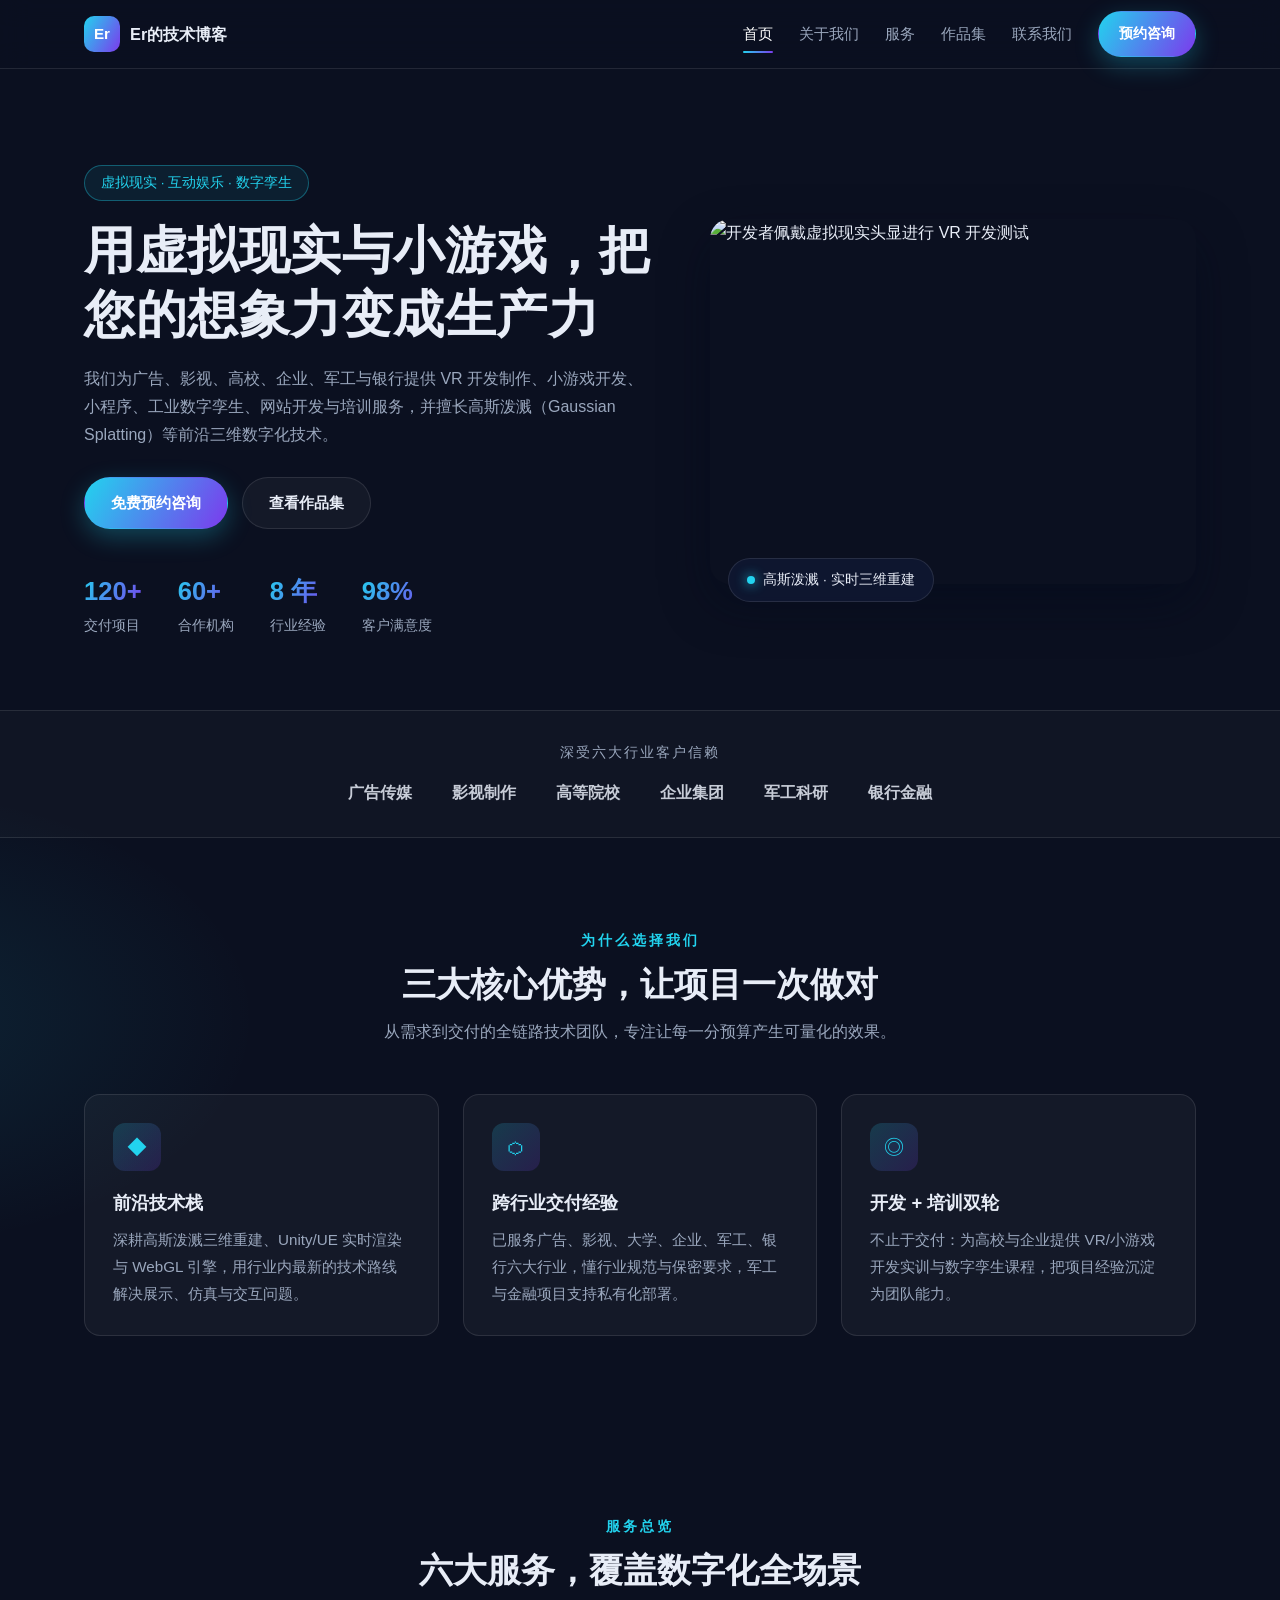
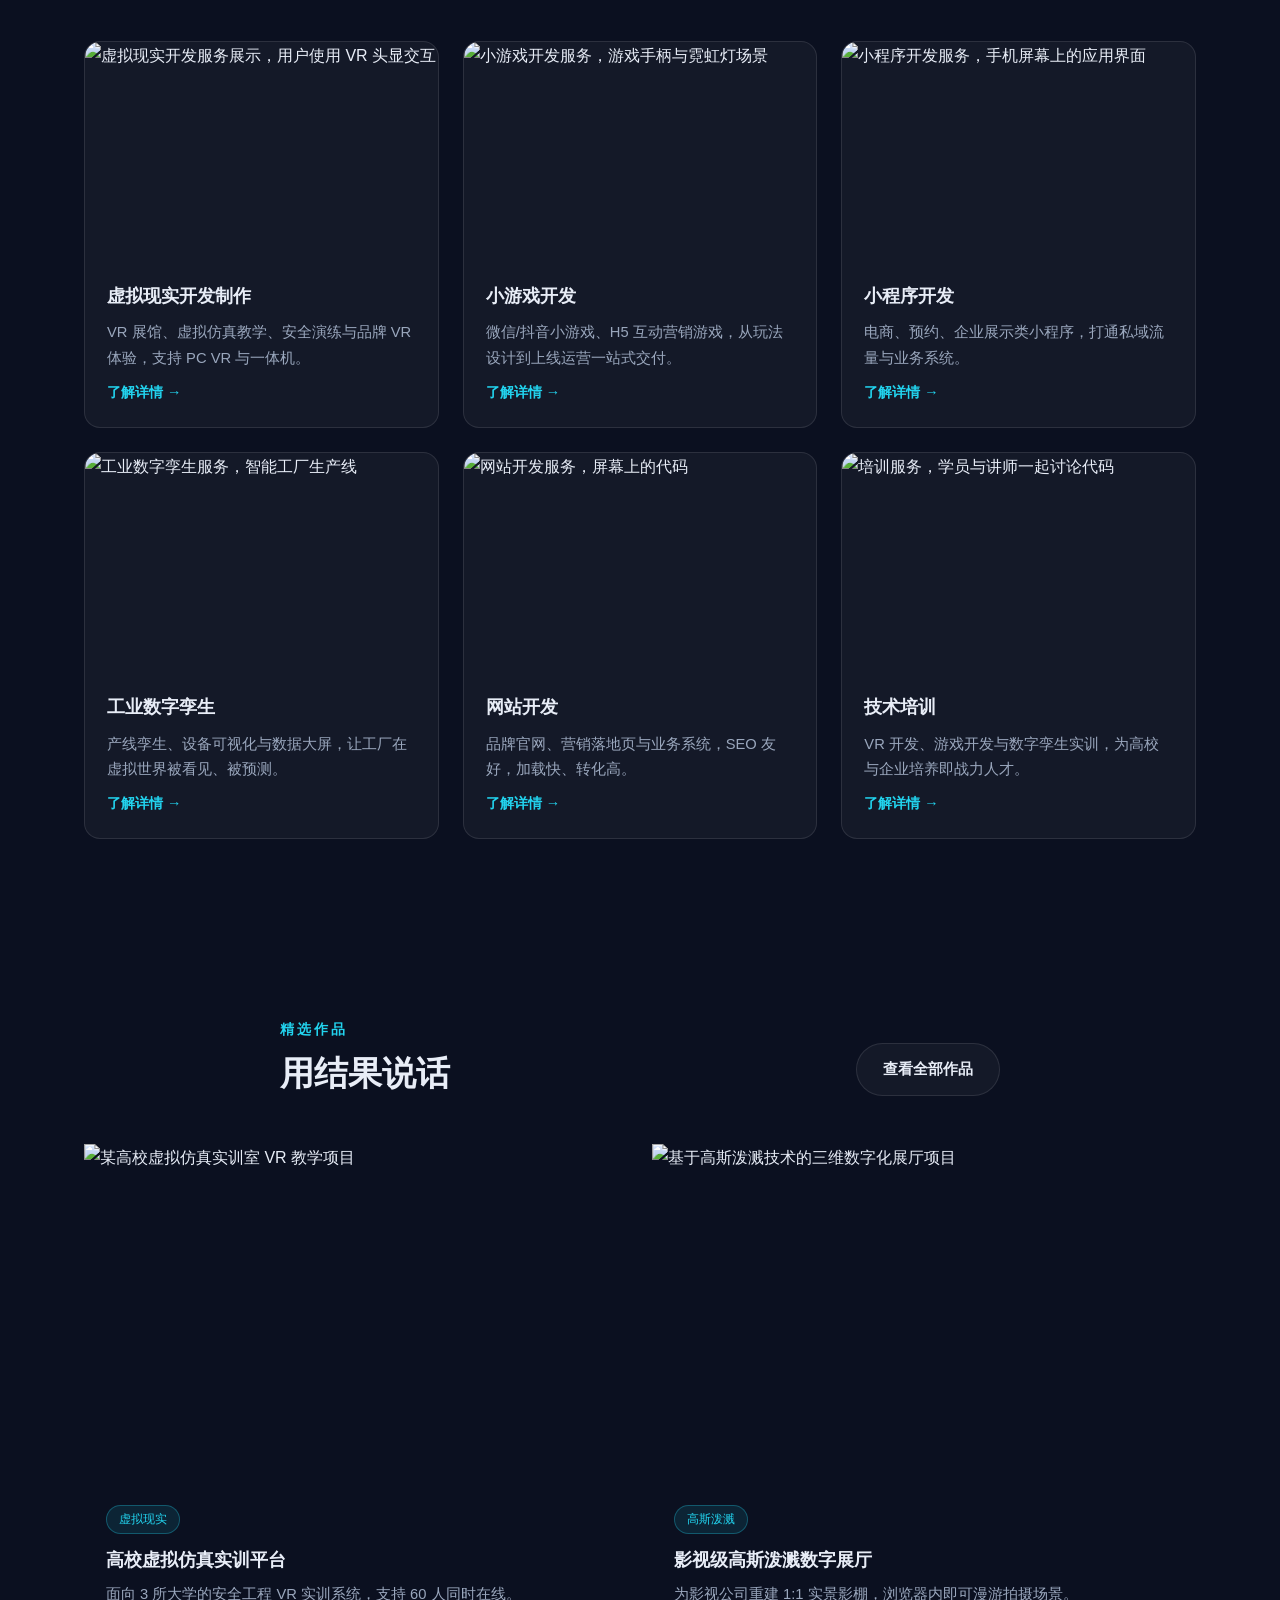
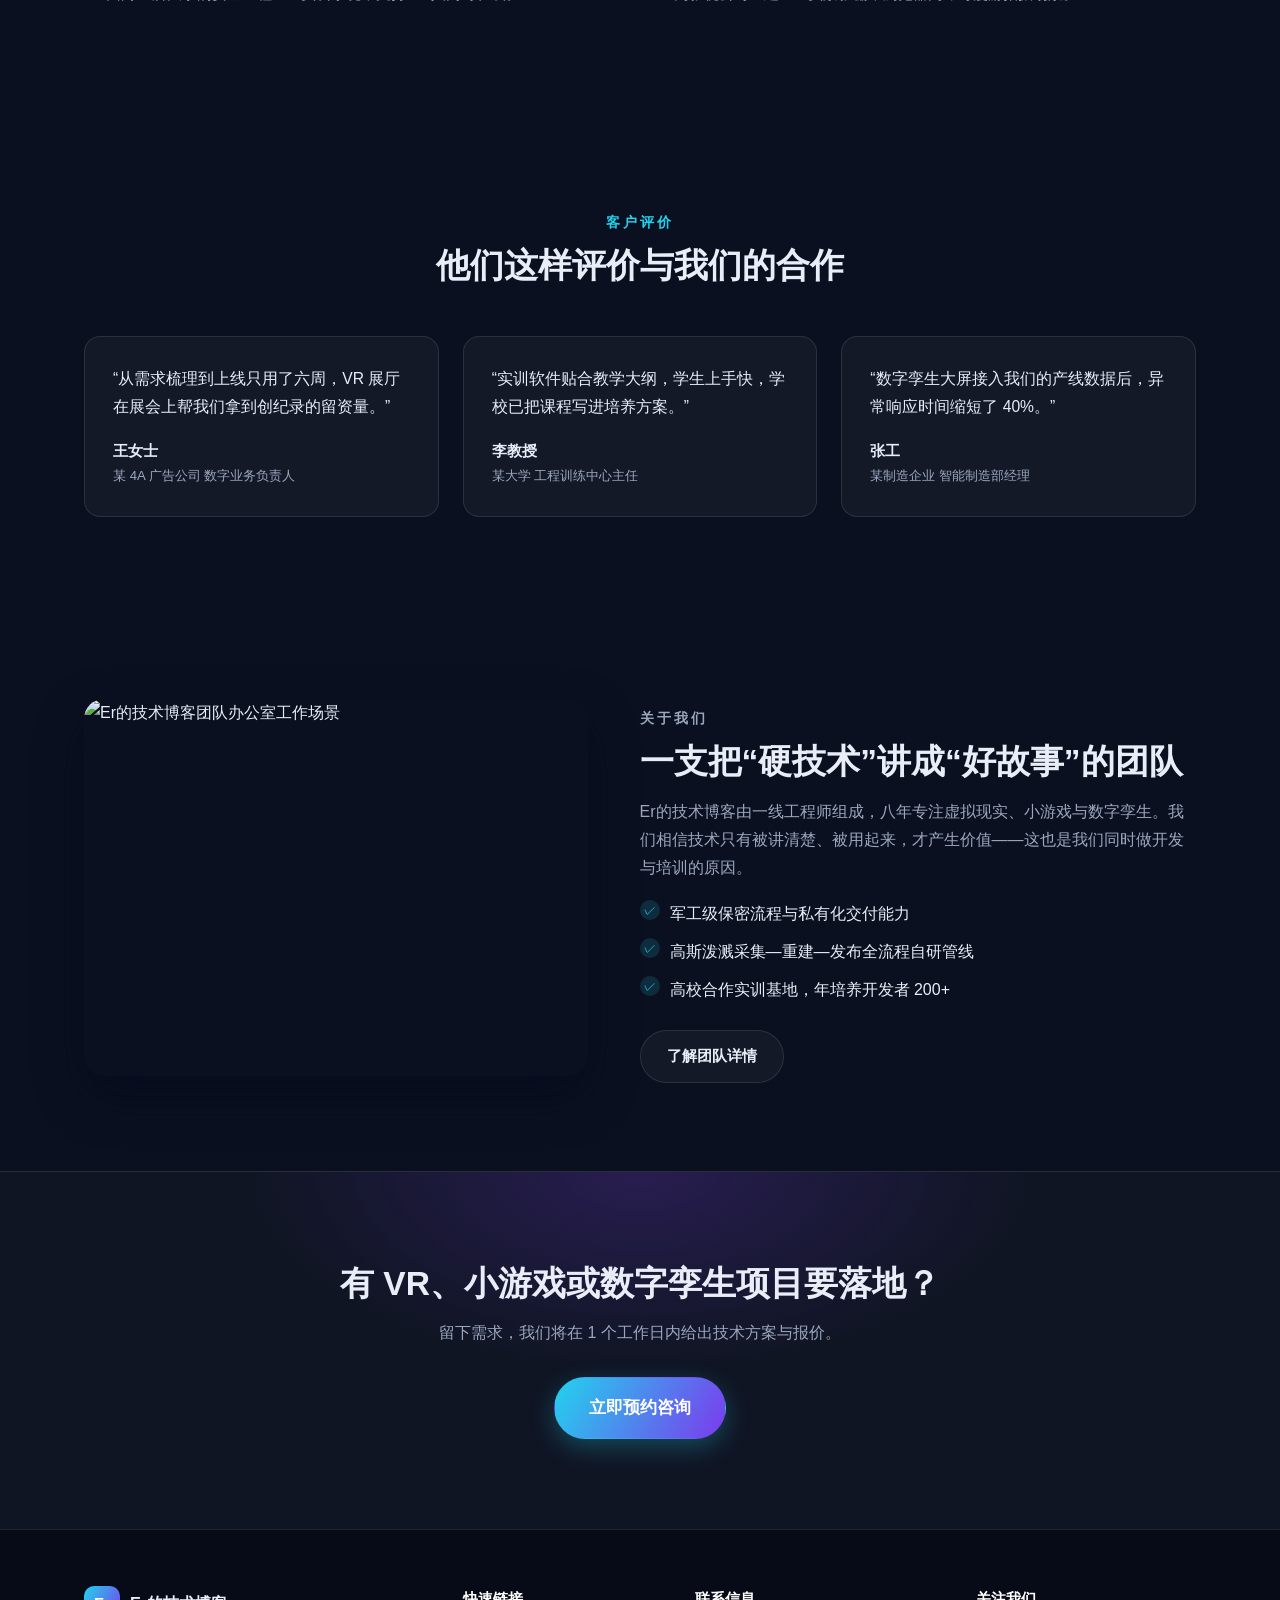
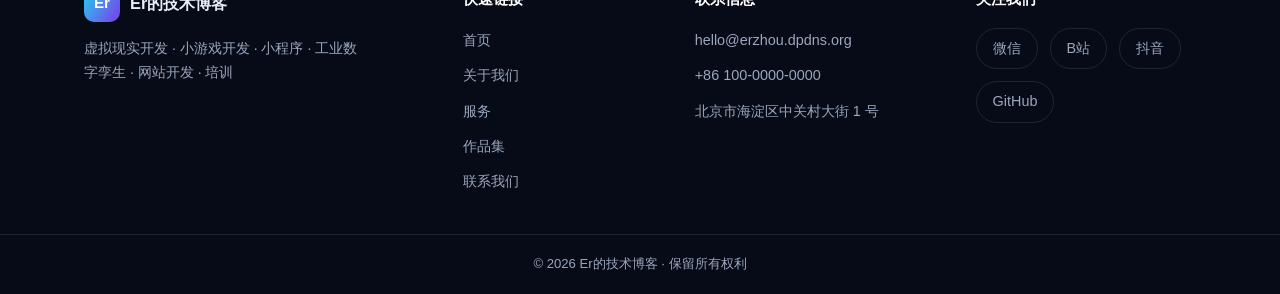
==== site-design/index.html @ 57b6221a "first commit" ====
<!DOCTYPE html>
<html lang="zh-CN">
<head>
  <meta charset="utf-8">
  <meta name="viewport" content="width=device-width, initial-scale=1, maximum-scale=1">
  <title>Er的技术博客 | 虚拟现实开发 · 小游戏开发 · 工业数字孪生 · 培训</title>
  <meta name="description" content="Er的技术博客提供虚拟现实（VR）开发制作、小游戏开发、小程序开发、工业数字孪生、网站开发与培训服务，服务广告、影视、大学、企业、军工、银行等行业客户。">
  <meta name="keywords" content="小游戏,虚拟现实,培训,高斯泼溅">
  <link rel="preconnect" href="https://images.unsplash.com">
  <link rel="stylesheet" href="css/style.css">
</head>
<body>
  <header class="site-header" id="siteHeader">
    <div class="container header-inner">
      <a class="logo" href="index.html" aria-label="Er的技术博客 首页">
        <span class="logo-mark">Er</span>
        <span class="logo-text">Er的技术博客</span>
      </a>
      <nav class="main-nav" id="mainNav" aria-label="主导航">
        <a href="index.html" class="nav-link active">首页</a>
        <a href="about.html" class="nav-link">关于我们</a>
        <a href="services.html" class="nav-link">服务</a>
        <a href="portfolio.html" class="nav-link">作品集</a>
        <a href="contact.html" class="nav-link">联系我们</a>
        <a href="contact.html" class="btn btn-primary nav-cta">预约咨询</a>
      </nav>
      <button class="menu-toggle" id="menuToggle" aria-label="打开菜单" aria-expanded="false" aria-controls="mainNav">
        <span></span><span></span><span></span>
      </button>
    </div>
  </header>

  <main>
    <!-- Hero -->
    <section class="hero">
      <div class="container hero-grid">
        <div class="hero-copy">
          <p class="hero-tag">虚拟现实 · 互动娱乐 · 数字孪生</p>
          <h1>用虚拟现实与小游戏，把您的想象力变成生产力</h1>
          <p class="hero-sub">我们为广告、影视、高校、企业、军工与银行提供 VR 开发制作、小游戏开发、小程序、工业数字孪生、网站开发与培训服务，并擅长高斯泼溅（Gaussian Splatting）等前沿三维数字化技术。</p>
          <div class="hero-cta">
            <a href="contact.html" class="btn btn-primary">免费预约咨询</a>
            <a href="portfolio.html" class="btn btn-ghost">查看作品集</a>
          </div>
          <ul class="hero-stats">
            <li><strong>120+</strong><span>交付项目</span></li>
            <li><strong>60+</strong><span>合作机构</span></li>
            <li><strong>8 年</strong><span>行业经验</span></li>
            <li><strong>98%</strong><span>客户满意度</span></li>
          </ul>
        </div>
        <div class="hero-visual">
          <img src="https://images.unsplash.com/photo-1622979135225-d2ba269cf1ac?auto=format&fit=crop&w=1100&q=80" alt="开发者佩戴虚拟现实头显进行 VR 开发测试" loading="eager">
          <div class="hero-badge">
            <span class="dot"></span>高斯泼溅 · 实时三维重建
          </div>
        </div>
      </div>
    </section>

    <!-- 信任背书条 -->
    <section class="trustbar" aria-label="服务行业">
      <div class="container">
        <p class="trust-title">深受六大行业客户信赖</p>
        <ul class="trust-list">
          <li>广告传媒</li>
          <li>影视制作</li>
          <li>高等院校</li>
          <li>企业集团</li>
          <li>军工科研</li>
          <li>银行金融</li>
        </ul>
      </div>
    </section>

    <!-- 3 个核心优势 -->
    <section class="section advantages">
      <div class="container">
        <div class="section-head">
          <p class="eyebrow">为什么选择我们</p>
          <h2>三大核心优势，让项目一次做对</h2>
          <p class="section-sub">从需求到交付的全链路技术团队，专注让每一分预算产生可量化的效果。</p>
        </div>
        <div class="grid-3">
          <article class="card advantage-card">
            <div class="card-icon">◆</div>
            <h3>前沿技术栈</h3>
            <p>深耕高斯泼溅三维重建、Unity/UE 实时渲染与 WebGL 引擎，用行业内最新的技术路线解决展示、仿真与交互问题。</p>
          </article>
          <article class="card advantage-card">
            <div class="card-icon">⬡</div>
            <h3>跨行业交付经验</h3>
            <p>已服务广告、影视、大学、企业、军工、银行六大行业，懂行业规范与保密要求，军工与金融项目支持私有化部署。</p>
          </article>
          <article class="card advantage-card">
            <div class="card-icon">◎</div>
            <h3>开发 + 培训双轮</h3>
            <p>不止于交付：为高校与企业提供 VR/小游戏开发实训与数字孪生课程，把项目经验沉淀为团队能力。</p>
          </article>
        </div>
      </div>
    </section>

    <!-- 服务预览 -->
    <section class="section services-preview">
      <div class="container">
        <div class="section-head">
          <p class="eyebrow">服务总览</p>
          <h2>六大服务，覆盖数字化全场景</h2>
        </div>
        <div class="grid-3">
          <a class="card service-card" href="services.html">
            <img src="https://images.unsplash.com/photo-1593508512255-86ab42a8e620?auto=format&fit=crop&w=800&q=80" alt="虚拟现实开发服务展示，用户使用 VR 头显交互" loading="lazy">
            <h3>虚拟现实开发制作</h3>
            <p>VR 展馆、虚拟仿真教学、安全演练与品牌 VR 体验，支持 PC VR 与一体机。</p>
            <span class="card-link">了解详情 →</span>
          </a>
          <a class="card service-card" href="services.html">
            <img src="https://images.unsplash.com/photo-1552820728-8b83bb6b773f?auto=format&fit=crop&w=800&q=80" alt="小游戏开发服务，游戏手柄与霓虹灯场景" loading="lazy">
            <h3>小游戏开发</h3>
            <p>微信/抖音小游戏、H5 互动营销游戏，从玩法设计到上线运营一站式交付。</p>
            <span class="card-link">了解详情 →</span>
          </a>
          <a class="card service-card" href="services.html">
            <img src="https://images.unsplash.com/photo-1512941937669-90a1b58e7e9c?auto=format&fit=crop&w=800&q=80" alt="小程序开发服务，手机屏幕上的应用界面" loading="lazy">
            <h3>小程序开发</h3>
            <p>电商、预约、企业展示类小程序，打通私域流量与业务系统。</p>
            <span class="card-link">了解详情 →</span>
          </a>
          <a class="card service-card" href="services.html">
            <img src="https://images.unsplash.com/photo-1567789884554-0b844b597180?auto=format&fit=crop&w=800&q=80" alt="工业数字孪生服务，智能工厂生产线" loading="lazy">
            <h3>工业数字孪生</h3>
            <p>产线孪生、设备可视化与数据大屏，让工厂在虚拟世界被看见、被预测。</p>
            <span class="card-link">了解详情 →</span>
          </a>
          <a class="card service-card" href="services.html">
            <img src="https://images.unsplash.com/photo-1461749280684-dccba630e2f6?auto=format&fit=crop&w=800&q=80" alt="网站开发服务，屏幕上的代码" loading="lazy">
            <h3>网站开发</h3>
            <p>品牌官网、营销落地页与业务系统，SEO 友好，加载快、转化高。</p>
            <span class="card-link">了解详情 →</span>
          </a>
          <a class="card service-card" href="services.html">
            <img src="https://images.unsplash.com/photo-1522202176988-66273c2fd55f?auto=format&fit=crop&w=800&q=80" alt="培训服务，学员与讲师一起讨论代码" loading="lazy">
            <h3>技术培训</h3>
            <p>VR 开发、游戏开发与数字孪生实训，为高校与企业培养即战力人才。</p>
            <span class="card-link">了解详情 →</span>
          </a>
        </div>
      </div>
    </section>

    <!-- 精选作品 -->
    <section class="section featured-work">
      <div class="container">
        <div class="section-head section-head-row">
          <div>
            <p class="eyebrow">精选作品</p>
            <h2>用结果说话</h2>
          </div>
          <a href="portfolio.html" class="btn btn-ghost">查看全部作品</a>
        </div>
        <div class="grid-2">
          <article class="work-card">
            <img src="https://images.unsplash.com/photo-1617802690992-15d93263d3a9?auto=format&fit=crop&w=1000&q=80" alt="某高校虚拟仿真实训室 VR 教学项目" loading="lazy">
            <div class="work-info">
              <span class="pill">虚拟现实</span>
              <h3>高校虚拟仿真实训平台</h3>
              <p>面向 3 所大学的安全工程 VR 实训系统，支持 60 人同时在线。</p>
            </div>
          </article>
          <article class="work-card">
            <img src="https://images.unsplash.com/photo-1618005182384-a83a8bd57fbe?auto=format&fit=crop&w=1000&q=80" alt="基于高斯泼溅技术的三维数字化展厅项目" loading="lazy">
            <div class="work-info">
              <span class="pill">高斯泼溅</span>
              <h3>影视级高斯泼溅数字展厅</h3>
              <p>为影视公司重建 1:1 实景影棚，浏览器内即可漫游拍摄场景。</p>
            </div>
          </article>
        </div>
      </div>
    </section>

    <!-- 客户评价 -->
    <section class="section testimonials">
      <div class="container">
        <div class="section-head">
          <p class="eyebrow">客户评价</p>
          <h2>他们这样评价与我们的合作</h2>
        </div>
        <div class="grid-3">
          <figure class="card testimonial-card">
            <blockquote>“从需求梳理到上线只用了六周，VR 展厅在展会上帮我们拿到创纪录的留资量。”</blockquote>
            <figcaption><strong>王女士</strong><span>某 4A 广告公司 数字业务负责人</span></figcaption>
          </figure>
          <figure class="card testimonial-card">
            <blockquote>“实训软件贴合教学大纲，学生上手快，学校已把课程写进培养方案。”</blockquote>
            <figcaption><strong>李教授</strong><span>某大学 工程训练中心主任</span></figcaption>
          </figure>
          <figure class="card testimonial-card">
            <blockquote>“数字孪生大屏接入我们的产线数据后，异常响应时间缩短了 40%。”</blockquote>
            <figcaption><strong>张工</strong><span>某制造企业 智能制造部经理</span></figcaption>
          </figure>
        </div>
      </div>
    </section>

    <!-- 关于我们预览 -->
    <section class="section about-preview">
      <div class="container about-grid">
        <div class="about-media">
          <img src="https://images.unsplash.com/photo-1497366216548-37526070297c?auto=format&fit=crop&w=1000&q=80" alt="Er的技术博客团队办公室工作场景" loading="lazy">
        </div>
        <div class="about-copy">
          <p class="eyebrow">关于我们</p>
          <h2>一支把“硬技术”讲成“好故事”的团队</h2>
          <p>Er的技术博客由一线工程师组成，八年专注虚拟现实、小游戏与数字孪生。我们相信技术只有被讲清楚、被用起来，才产生价值——这也是我们同时做开发与培训的原因。</p>
          <ul class="check-list">
            <li>军工级保密流程与私有化交付能力</li>
            <li>高斯泼溅采集—重建—发布全流程自研管线</li>
            <li>高校合作实训基地，年培养开发者 200+</li>
          </ul>
          <a href="about.html" class="btn btn-ghost">了解团队详情</a>
        </div>
      </div>
    </section>

    <!-- 最终 CTA -->
    <section class="final-cta">
      <div class="container">
        <h2>有 VR、小游戏或数字孪生项目要落地？</h2>
        <p>留下需求，我们将在 1 个工作日内给出技术方案与报价。</p>
        <a href="contact.html" class="btn btn-primary btn-lg">立即预约咨询</a>
      </div>
    </section>
  </main>

  <footer class="site-footer">
    <div class="container footer-grid">
      <div class="footer-brand">
        <a class="logo" href="index.html"><span class="logo-mark">Er</span><span class="logo-text">Er的技术博客</span></a>
        <p>虚拟现实开发 · 小游戏开发 · 小程序 · 工业数字孪生 · 网站开发 · 培训</p>
      </div>
      <div class="footer-col">
        <h4>快速链接</h4>
        <a href="index.html">首页</a>
        <a href="about.html">关于我们</a>
        <a href="services.html">服务</a>
        <a href="portfolio.html">作品集</a>
        <a href="contact.html">联系我们</a>
      </div>
      <div class="footer-col">
        <h4>联系信息</h4>
        <a href="mailto:hello@erzhou.dpdns.org">hello@erzhou.dpdns.org</a>
        <a href="tel:+8610000000000">+86 100-0000-0000</a>
        <span>北京市海淀区中关村大街 1 号</span>
      </div>
      <div class="footer-col">
        <h4>关注我们</h4>
        <div class="social-row">
          <a href="#" aria-label="微信">微信</a>
          <a href="#" aria-label="哔哩哔哩">B站</a>
          <a href="#" aria-label="抖音">抖音</a>
          <a href="#" aria-label="GitHub">GitHub</a>
        </div>
      </div>
    </div>
    <div class="footer-bottom">
      <div class="container"><p>© 2026 Er的技术博客 · 保留所有权利</p></div>
    </div>
  </footer>

  <script src="js/main.js"></script>
</body>
</html>
---- site-design/css/style.css ----
/* ==========================================================
   Er的技术博客 — 全站样式
   现代科技风：深蓝黑 + 电光青 + 紫罗兰
   ========================================================== */
:root {
  --bg: #0b1020;
  --bg-soft: #101731;
  --surface: rgba(255, 255, 255, 0.04);
  --border: rgba(255, 255, 255, 0.10);
  --text: #e8edf7;
  --text-dim: #9aa7bd;
  --cyan: #22d3ee;
  --violet: #7c3aed;
  --grad: linear-gradient(120deg, var(--cyan), var(--violet));
  --radius: 16px;
  --shadow: 0 20px 50px rgba(3, 8, 26, 0.45);
  --max: 1160px;
}

* { margin: 0; padding: 0; box-sizing: border-box; }

html { scroll-behavior: smooth; }

body {
  font: 16px/1.75 "PingFang SC", "Microsoft YaHei", "Segoe UI", sans-serif;
  color: var(--text);
  background:
    radial-gradient(900px 500px at 85% -10%, rgba(124, 58, 237, 0.16), transparent 60%),
    radial-gradient(700px 420px at -10% 20%, rgba(34, 211, 238, 0.10), transparent 55%),
    var(--bg);
  -webkit-font-smoothing: antialiased;
}

img { max-width: 100%; display: block; }
a { color: inherit; text-decoration: none; }
ul, ol { list-style: none; }

.container { max-width: var(--max); margin: 0 auto; padding: 0 24px; }
.container-narrow { max-width: 820px; }

/* ---------- 通用文字 ---------- */
h1 { font-size: clamp(2rem, 4.6vw, 3.2rem); line-height: 1.25; letter-spacing: 0.5px; }
h2 { font-size: clamp(1.5rem, 3vw, 2.1rem); line-height: 1.3; }
h3 { font-size: 1.15rem; }
.eyebrow {
  display: inline-block; font-size: 0.85rem; letter-spacing: 3px;
  color: var(--cyan); text-transform: uppercase; margin-bottom: 10px; font-weight: 600;
}
.section-sub { color: var(--text-dim); max-width: 640px; margin: 12px auto 0; }
.section-head { text-align: center; max-width: 720px; margin: 0 auto 48px; }
.section-head-row { display: flex; justify-content: space-between; align-items: flex-end; text-align: left; gap: 16px; }

.section { padding: 88px 0; }

/* ---------- 按钮 ---------- */
.btn {
  display: inline-flex; align-items: center; justify-content: center; gap: 8px;
  padding: 12px 26px; border-radius: 999px; font-weight: 600; font-size: 0.95rem;
  border: 1px solid transparent; cursor: pointer; transition: transform .18s ease, box-shadow .18s ease, background .18s ease;
}
.btn-primary { background: var(--grad); color: #fff; box-shadow: 0 8px 24px rgba(34, 211, 238, 0.28); }
.btn-primary:hover { transform: translateY(-2px); box-shadow: 0 12px 32px rgba(124, 58, 237, 0.38); }
.btn-ghost { border-color: var(--border); color: var(--text); background: var(--surface); }
.btn-ghost:hover { border-color: var(--cyan); color: var(--cyan); transform: translateY(-2px); }
.btn-lg { padding: 15px 34px; font-size: 1.05rem; }
.btn-block { width: 100%; }

/* ---------- 页眉 ---------- */
.site-header {
  position: sticky; top: 0; z-index: 100;
  background: rgba(11, 16, 32, 0.78);
  backdrop-filter: blur(14px); -webkit-backdrop-filter: blur(14px);
  border-bottom: 1px solid var(--border);
}
.header-inner { display: flex; align-items: center; justify-content: space-between; height: 68px; }
.logo { display: flex; align-items: center; gap: 10px; font-weight: 700; }
.logo-mark {
  width: 36px; height: 36px; border-radius: 10px; display: grid; place-items: center;
  background: var(--grad); color: #fff; font-size: 0.95rem;
}
.logo-text { font-size: 1.02rem; }
.main-nav { display: flex; align-items: center; gap: 26px; }
.nav-link { color: var(--text-dim); font-size: 0.95rem; transition: color .15s; }
.nav-link:hover, .nav-link.active { color: #fff; }
.nav-link.active { position: relative; }
.nav-link.active::after {
  content: ""; position: absolute; left: 0; right: 0; bottom: -6px; height: 2px;
  background: var(--grad); border-radius: 2px;
}
.nav-cta { padding: 9px 20px; font-size: 0.9rem; }
.menu-toggle {
  display: none; flex-direction: column; gap: 5px; background: none; border: 0; cursor: pointer; padding: 6px;
}
.menu-toggle span { width: 22px; height: 2px; background: var(--text); border-radius: 2px; transition: transform .2s, opacity .2s; }
.menu-toggle.open span:nth-child(1) { transform: translateY(7px) rotate(45deg); }
.menu-toggle.open span:nth-child(2) { opacity: 0; }
.menu-toggle.open span:nth-child(3) { transform: translateY(-7px) rotate(-45deg); }

/* ---------- Hero ---------- */
.hero { padding: 96px 0 72px; }
.hero-grid { display: grid; grid-template-columns: 1.08fr 0.92fr; gap: 56px; align-items: center; }
.hero-tag {
  display: inline-block; font-size: 0.85rem; color: var(--cyan);
  border: 1px solid rgba(34, 211, 238, 0.35); border-radius: 999px;
  padding: 5px 16px; margin-bottom: 18px; background: rgba(34, 211, 238, 0.08);
}
.hero-sub { color: var(--text-dim); margin: 18px 0 28px; max-width: 560px; }
.hero-cta { display: flex; gap: 14px; flex-wrap: wrap; }
.hero-stats {
  display: flex; gap: 36px; margin-top: 40px; flex-wrap: wrap;
}
.hero-stats li { display: flex; flex-direction: column; }
.hero-stats strong { font-size: 1.6rem; background: var(--grad); -webkit-background-clip: text; background-clip: text; color: transparent; }
.hero-stats span { color: var(--text-dim); font-size: 0.85rem; }

.hero-visual { position: relative; }
.hero-visual img { border-radius: 20px; box-shadow: var(--shadow); aspect-ratio: 4/3; object-fit: cover; width: 100%; }
.hero-badge {
  position: absolute; left: 18px; bottom: -18px;
  display: inline-flex; align-items: center; gap: 8px;
  background: rgba(16, 23, 49, 0.92); border: 1px solid var(--border);
  border-radius: 999px; padding: 9px 18px; font-size: 0.85rem;
  backdrop-filter: blur(8px);
}
.hero-badge .dot { width: 8px; height: 8px; border-radius: 50%; background: var(--cyan); box-shadow: 0 0 12px var(--cyan); }

/* ---------- 内页 Hero ---------- */
.page-hero { padding: 84px 0 64px; text-align: center; }
.page-hero .hero-sub { margin-left: auto; margin-right: auto; }

/* ---------- 信任条 ---------- */
.trustbar { border-block: 1px solid var(--border); background: rgba(255, 255, 255, 0.02); padding: 30px 0; }
.trust-title { text-align: center; color: var(--text-dim); font-size: 0.85rem; letter-spacing: 2px; margin-bottom: 14px; }
.trust-list { display: flex; justify-content: center; flex-wrap: wrap; gap: 14px 40px; font-weight: 600; color: var(--text); }
.trust-list li { opacity: .85; }

/* ---------- 卡片网格 ---------- */
.grid-2 { display: grid; grid-template-columns: repeat(2, 1fr); gap: 24px; }
.grid-3 { display: grid; grid-template-columns: repeat(3, 1fr); gap: 24px; }
.grid-4 { display: grid; grid-template-columns: repeat(4, 1fr); gap: 24px; }

.card {
  background: var(--surface); border: 1px solid var(--border);
  border-radius: var(--radius); padding: 28px;
  transition: transform .2s ease, border-color .2s ease, box-shadow .2s ease;
}
.card:hover { transform: translateY(-4px); border-color: rgba(34, 211, 238, 0.45); box-shadow: var(--shadow); }

.card-icon {
  width: 48px; height: 48px; border-radius: 12px; display: grid; place-items: center;
  background: linear-gradient(135deg, rgba(34, 211, 238, .18), rgba(124, 58, 237, .18));
  color: var(--cyan); font-size: 1.25rem; margin-bottom: 16px;
}
.advantage-card p { color: var(--text-dim); font-size: 0.95rem; margin-top: 8px; }

.service-card { padding: 0; overflow: hidden; display: flex; flex-direction: column; }
.service-card img { aspect-ratio: 16/10; object-fit: cover; width: 100%; }
.service-card h3, .service-card p, .service-card .card-link { padding-inline: 22px; }
.service-card h3 { margin-top: 18px; }
.service-card p { color: var(--text-dim); font-size: 0.92rem; margin-top: 8px; padding-bottom: 8px; }
.service-card .card-link { color: var(--cyan); font-size: 0.9rem; font-weight: 600; padding-bottom: 22px; display: inline-block; }

/* ---------- 作品卡片 ---------- */
.work-card { padding: 0; overflow: hidden; position: relative; }
.work-card img { aspect-ratio: 16/10; object-fit: cover; width: 100%; transition: transform .35s ease; }
.work-card:hover img { transform: scale(1.04); }
.work-info { padding: 20px 22px 24px; }
.pill {
  display: inline-block; font-size: 0.75rem; color: var(--cyan);
  background: rgba(34, 211, 238, 0.10); border: 1px solid rgba(34, 211, 238, 0.3);
  padding: 3px 12px; border-radius: 999px; margin-bottom: 10px;
}
.work-info p { color: var(--text-dim); font-size: 0.92rem; margin-top: 6px; }

/* ---------- 筛选栏 ---------- */
.filter-bar { display: flex; justify-content: center; flex-wrap: wrap; gap: 10px; margin-bottom: 40px; }
.filter-btn {
  padding: 9px 20px; border-radius: 999px; border: 1px solid var(--border);
  background: var(--surface); color: var(--text-dim); font-size: 0.9rem; cursor: pointer; transition: all .15s;
}
.filter-btn:hover { color: var(--text); border-color: var(--cyan); }
.filter-btn.active { background: var(--grad); color: #fff; border-color: transparent; }
.empty-tip { text-align: center; color: var(--text-dim); padding: 32px 0; }

/* ---------- 评价 ---------- */
.testimonial-card blockquote { font-size: 0.98rem; color: var(--text); }
.testimonial-card figcaption { margin-top: 18px; display: flex; flex-direction: column; }
.testimonial-card strong { font-size: 0.95rem; }
.testimonial-card span { color: var(--text-dim); font-size: 0.82rem; }

/* ---------- 关于预览 ---------- */
.about-grid { display: grid; grid-template-columns: 0.95fr 1.05fr; gap: 52px; align-items: center; }
.about-media img { border-radius: 20px; box-shadow: var(--shadow); aspect-ratio: 4/3; object-fit: cover; width: 100%; }
.about-copy p { color: var(--text-dim); margin-top: 14px; }
.check-list { margin: 18px 0 26px; }
.check-list li { padding-left: 30px; position: relative; margin-bottom: 10px; }
.check-list li::before {
  content: "✓"; position: absolute; left: 0; top: 0;
  width: 20px; height: 20px; border-radius: 50%; display: grid; place-items: center;
  background: rgba(34, 211, 238, 0.15); color: var(--cyan); font-size: 0.75rem;
}

/* ---------- 使命 ---------- */
.mission-card h3 { color: var(--cyan); margin-bottom: 10px; }
.mission-card p { color: var(--text-dim); }

/* ---------- 流程 ---------- */
.process-list { display: grid; grid-template-columns: repeat(5, 1fr); gap: 20px; counter-reset: step; }
.process-step {
  background: var(--surface); border: 1px solid var(--border); border-radius: var(--radius);
  padding: 26px 22px; position: relative; transition: border-color .2s;
}
.process-step:hover { border-color: rgba(34, 211, 238, 0.45); }
.step-num { font-size: 1.5rem; font-weight: 800; background: var(--grad); -webkit-background-clip: text; background-clip: text; color: transparent; }
.process-step h3 { margin: 10px 0 6px; font-size: 1.02rem; }
.process-step p { color: var(--text-dim); font-size: 0.88rem; }

/* ---------- FAQ ---------- */
.faq-item {
  background: var(--surface); border: 1px solid var(--border); border-radius: 14px;
  margin-bottom: 14px; padding: 20px 24px;
}
.faq-item summary { cursor: pointer; font-weight: 600; list-style: none; position: relative; padding-right: 30px; }
.faq-item summary::-webkit-details-marker { display: none; }
.faq-item summary::after {
  content: "+"; position: absolute; right: 0; top: 0; color: var(--cyan); font-size: 1.3rem; font-weight: 400;
}
.faq-item[open] summary::after { content: "−"; }
.faq-item p { color: var(--text-dim); margin-top: 12px; font-size: 0.95rem; }

/* ---------- 联系页 ---------- */
.contact-grid { display: grid; grid-template-columns: 1.25fr 0.75fr; gap: 28px; align-items: start; }
.contact-form h2 { margin-bottom: 22px; font-size: 1.4rem; }
.form-row { display: grid; grid-template-columns: 1fr 1fr; gap: 18px; }
.form-field { margin-bottom: 18px; }
.form-field label { display: block; font-size: 0.88rem; margin-bottom: 7px; color: var(--text-dim); }
.form-field label em { color: var(--cyan); font-style: normal; }
.form-field input, .form-field select, .form-field textarea {
  width: 100%; background: rgba(255, 255, 255, 0.05); border: 1px solid var(--border);
  border-radius: 10px; padding: 12px 14px; color: var(--text); font: inherit; font-size: 0.95rem;
  transition: border-color .15s;
}
.form-field input:focus, .form-field select:focus, .form-field textarea:focus {
  outline: none; border-color: var(--cyan); box-shadow: 0 0 0 3px rgba(34, 211, 238, 0.15);
}
.form-field textarea { resize: vertical; }
.form-tip { color: var(--text-dim); font-size: 0.8rem; margin-top: 12px; text-align: center; }
.form-success { margin-top: 14px; color: #34d399; text-align: center; font-weight: 600; }

.contact-info { display: flex; flex-direction: column; gap: 20px; }
.info-card h3 { margin-bottom: 16px; font-size: 1.05rem; }
.info-list li {
  display: flex; flex-direction: column; padding: 10px 0; border-bottom: 1px dashed var(--border);
}
.info-list li:last-child { border-bottom: 0; }
.info-list span:first-child { color: var(--text-dim); font-size: 0.8rem; }
.info-list a:hover { color: var(--cyan); }

.social-row { display: flex; gap: 12px; flex-wrap: wrap; }
.social-row a {
  padding: 7px 16px; border: 1px solid var(--border); border-radius: 999px;
  font-size: 0.85rem; color: var(--text-dim); transition: all .15s;
}
.social-row a:hover { color: var(--cyan); border-color: var(--cyan); }

.map-section { height: 420px; border-top: 1px solid var(--border); }
.map-section iframe { width: 100%; height: 100%; border: 0; filter: invert(0.9) hue-rotate(180deg) saturate(0.7); }

/* ---------- 最终 CTA ---------- */
.final-cta {
  text-align: center; padding: 90px 0;
  background:
    radial-gradient(600px 300px at 50% 0%, rgba(124, 58, 237, 0.22), transparent 65%),
    rgba(255, 255, 255, 0.02);
  border-top: 1px solid var(--border);
}
.final-cta p { color: var(--text-dim); margin: 14px 0 30px; }

/* ---------- 页脚 ---------- */
.site-footer { background: #070b18; border-top: 1px solid var(--border); }
.footer-grid {
  display: grid; grid-template-columns: 1.4fr 0.8fr 1fr 0.9fr;
  gap: 36px; padding: 56px 24px 40px;
}
.footer-brand p { color: var(--text-dim); font-size: 0.88rem; margin-top: 14px; max-width: 280px; }
.footer-col { display: flex; flex-direction: column; gap: 10px; }
.footer-col h4 { font-size: 0.95rem; margin-bottom: 6px; color: #fff; }
.footer-col a, .footer-col span { color: var(--text-dim); font-size: 0.9rem; }
.footer-col a:hover { color: var(--cyan); }
.footer-bottom { border-top: 1px solid var(--border); padding: 18px 0; }
.footer-bottom p { color: var(--text-dim); font-size: 0.82rem; text-align: center; }

/* ---------- 响应式 ---------- */
@media (max-width: 1024px) {
  .grid-4 { grid-template-columns: repeat(2, 1fr); }
  .grid-3 { grid-template-columns: repeat(2, 1fr); }
  .process-list { grid-template-columns: repeat(3, 1fr); }
  .hero-grid { gap: 36px; }
}

@media (max-width: 860px) {
  .menu-toggle { display: flex; }
  .main-nav {
    position: fixed; inset: 68px 0 auto 0; flex-direction: column; align-items: flex-start;
    background: rgba(11, 16, 32, 0.98); border-bottom: 1px solid var(--border);
    padding: 20px 24px 26px; gap: 18px; transform: translateY(-140%);
    transition: transform .25s ease; z-index: 99; backdrop-filter: blur(16px);
  }
  .main-nav.open { transform: translateY(0); }
  .hero-grid, .about-grid, .contact-grid { grid-template-columns: 1fr; }
  .grid-2, .grid-3 { grid-template-columns: 1fr; }
  .process-list { grid-template-columns: repeat(2, 1fr); }
  .section { padding: 64px 0; }
  .hero { padding: 64px 0 56px; }
  .section-head-row { flex-direction: column; align-items: flex-start; }
  .footer-grid { grid-template-columns: 1fr 1fr; }
}

@media (max-width: 560px) {
  .grid-4, .process-list, .form-row, .footer-grid { grid-template-columns: 1fr; }
  .hero-stats { gap: 22px; }
  .trust-list { gap: 10px 24px; }
  .map-section { height: 320px; }
}
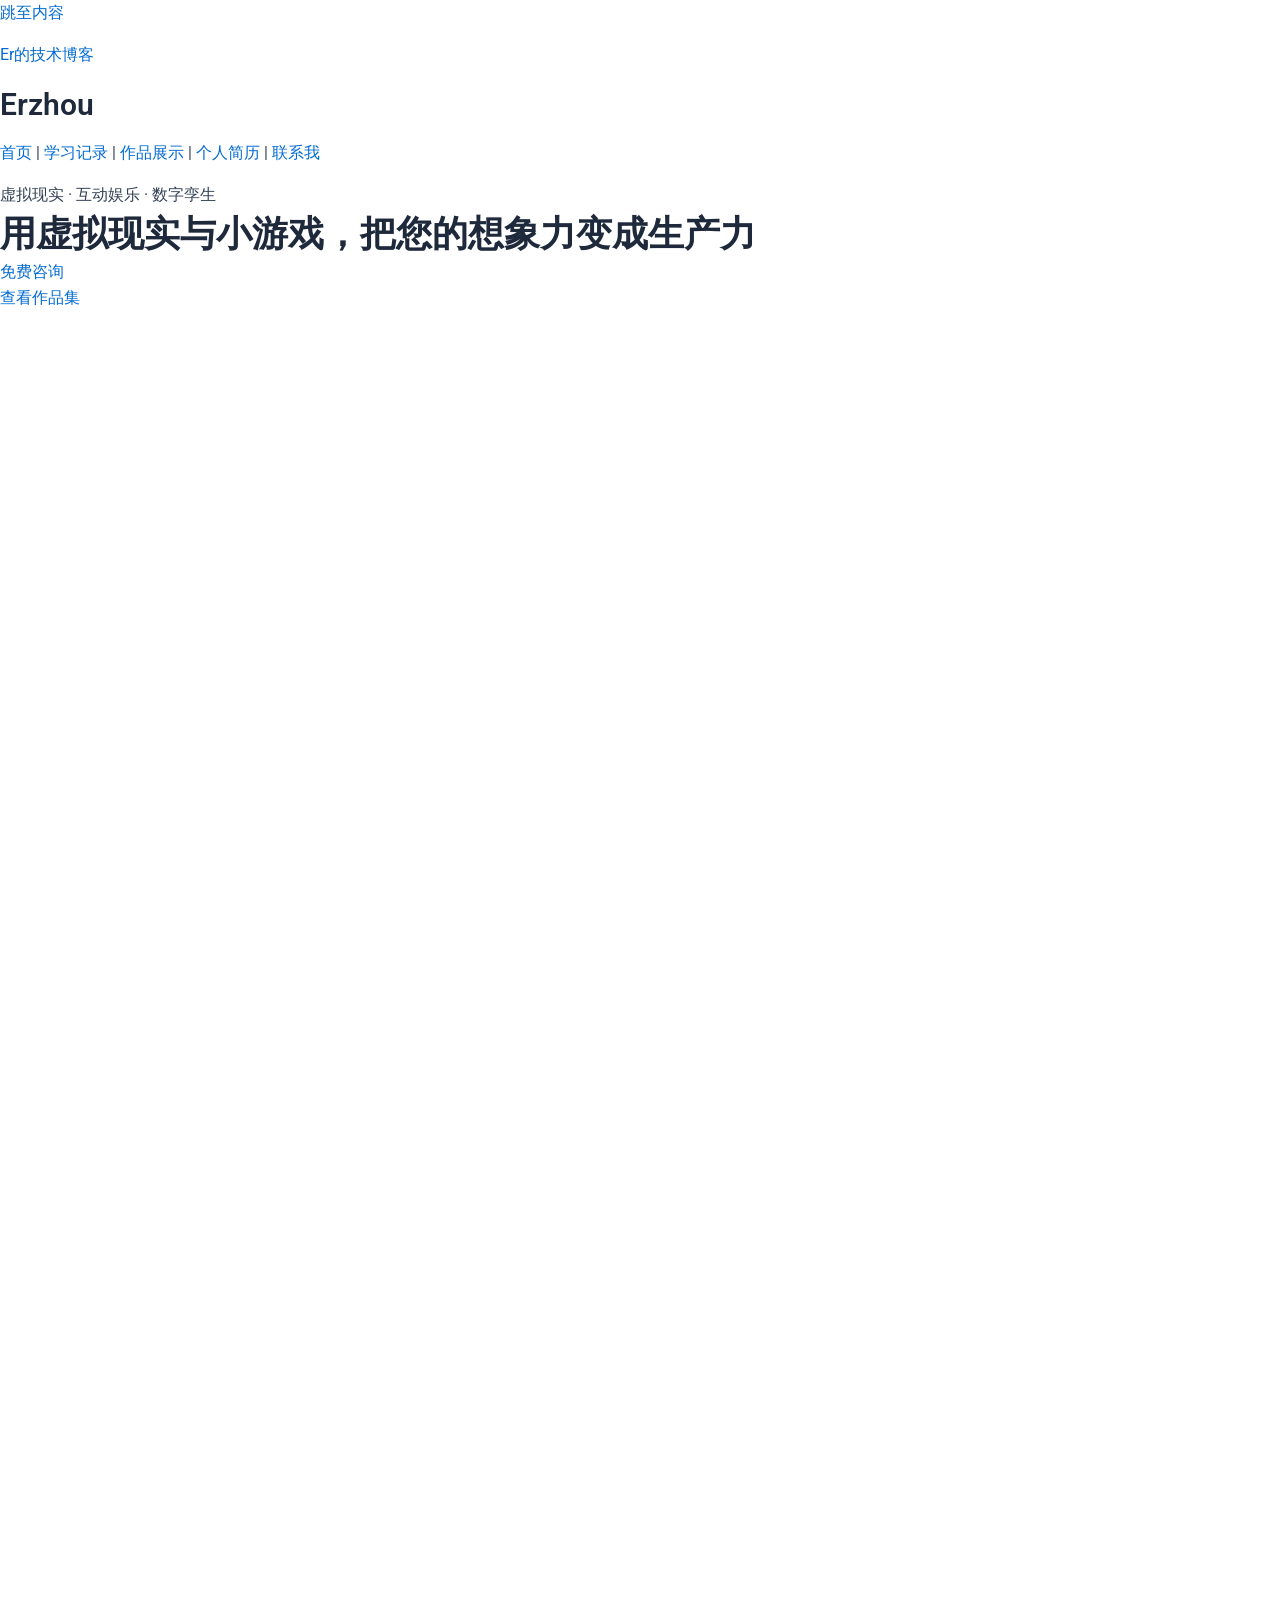
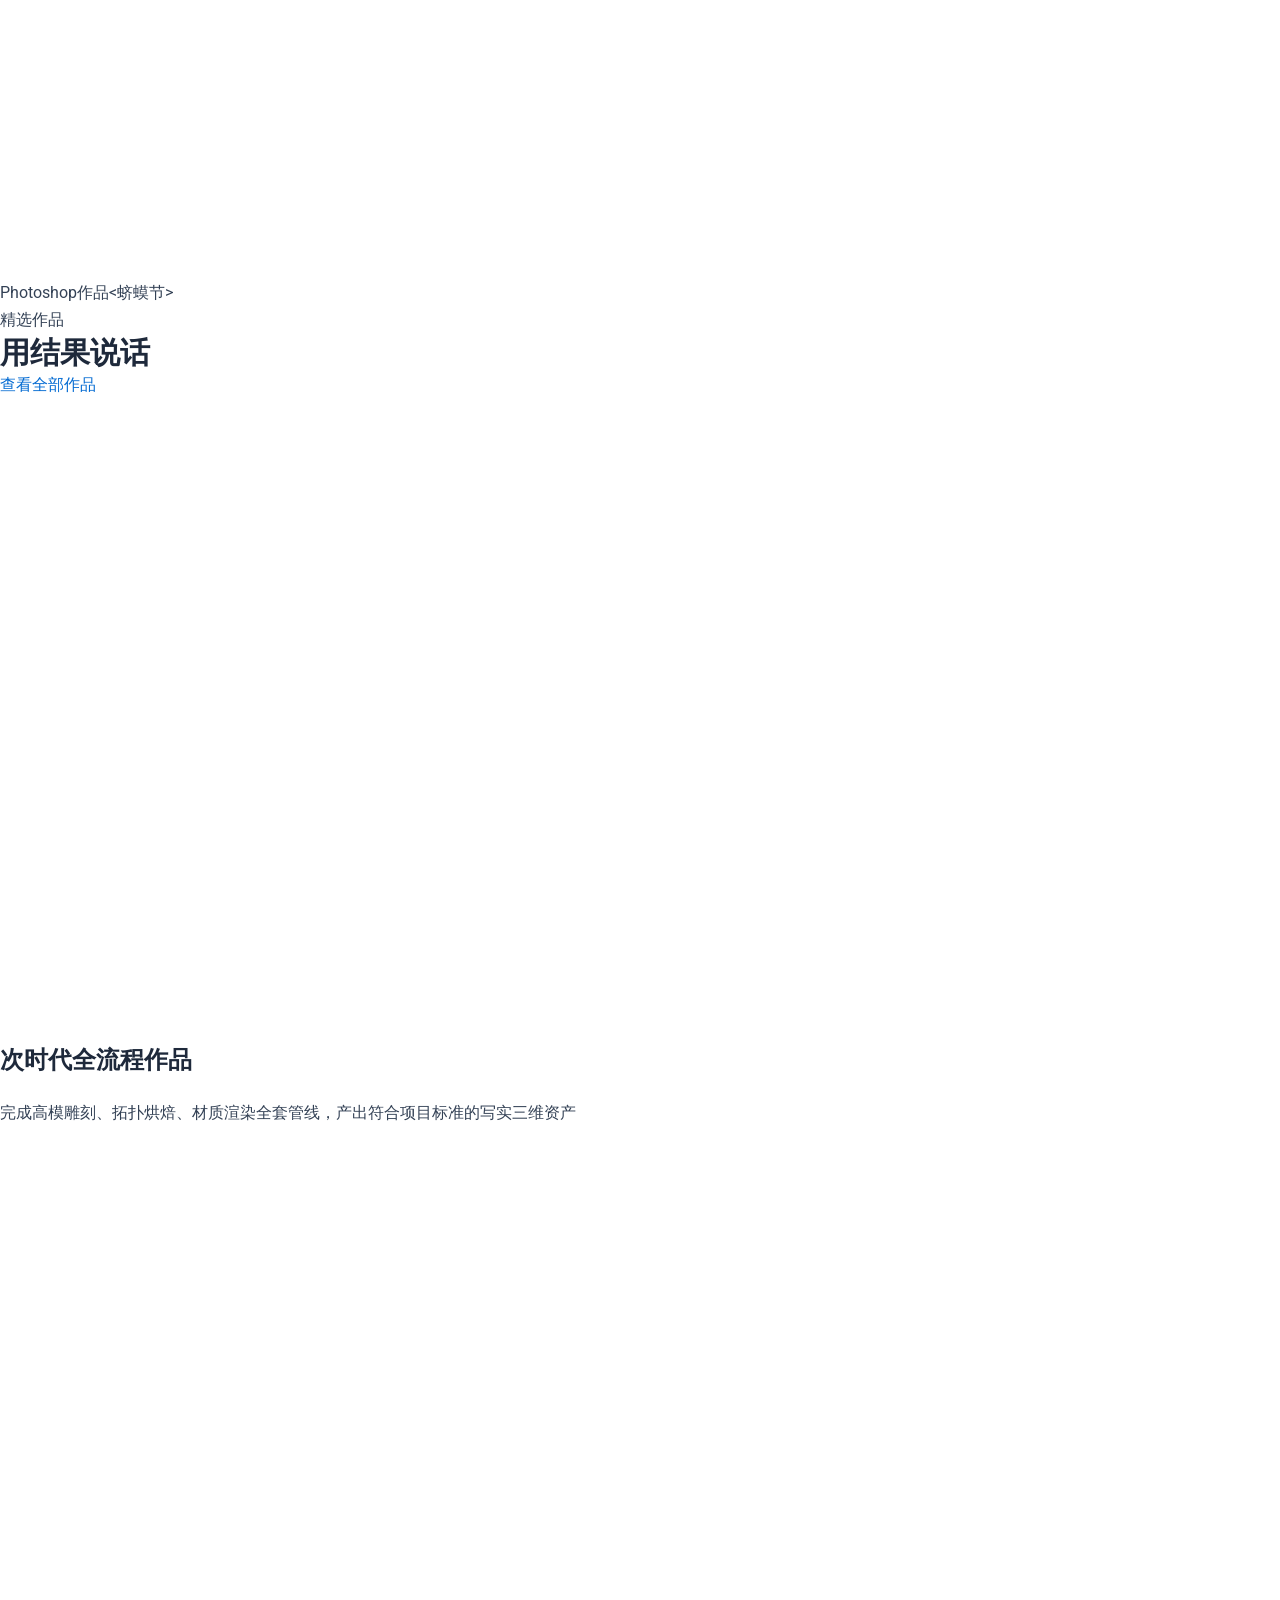
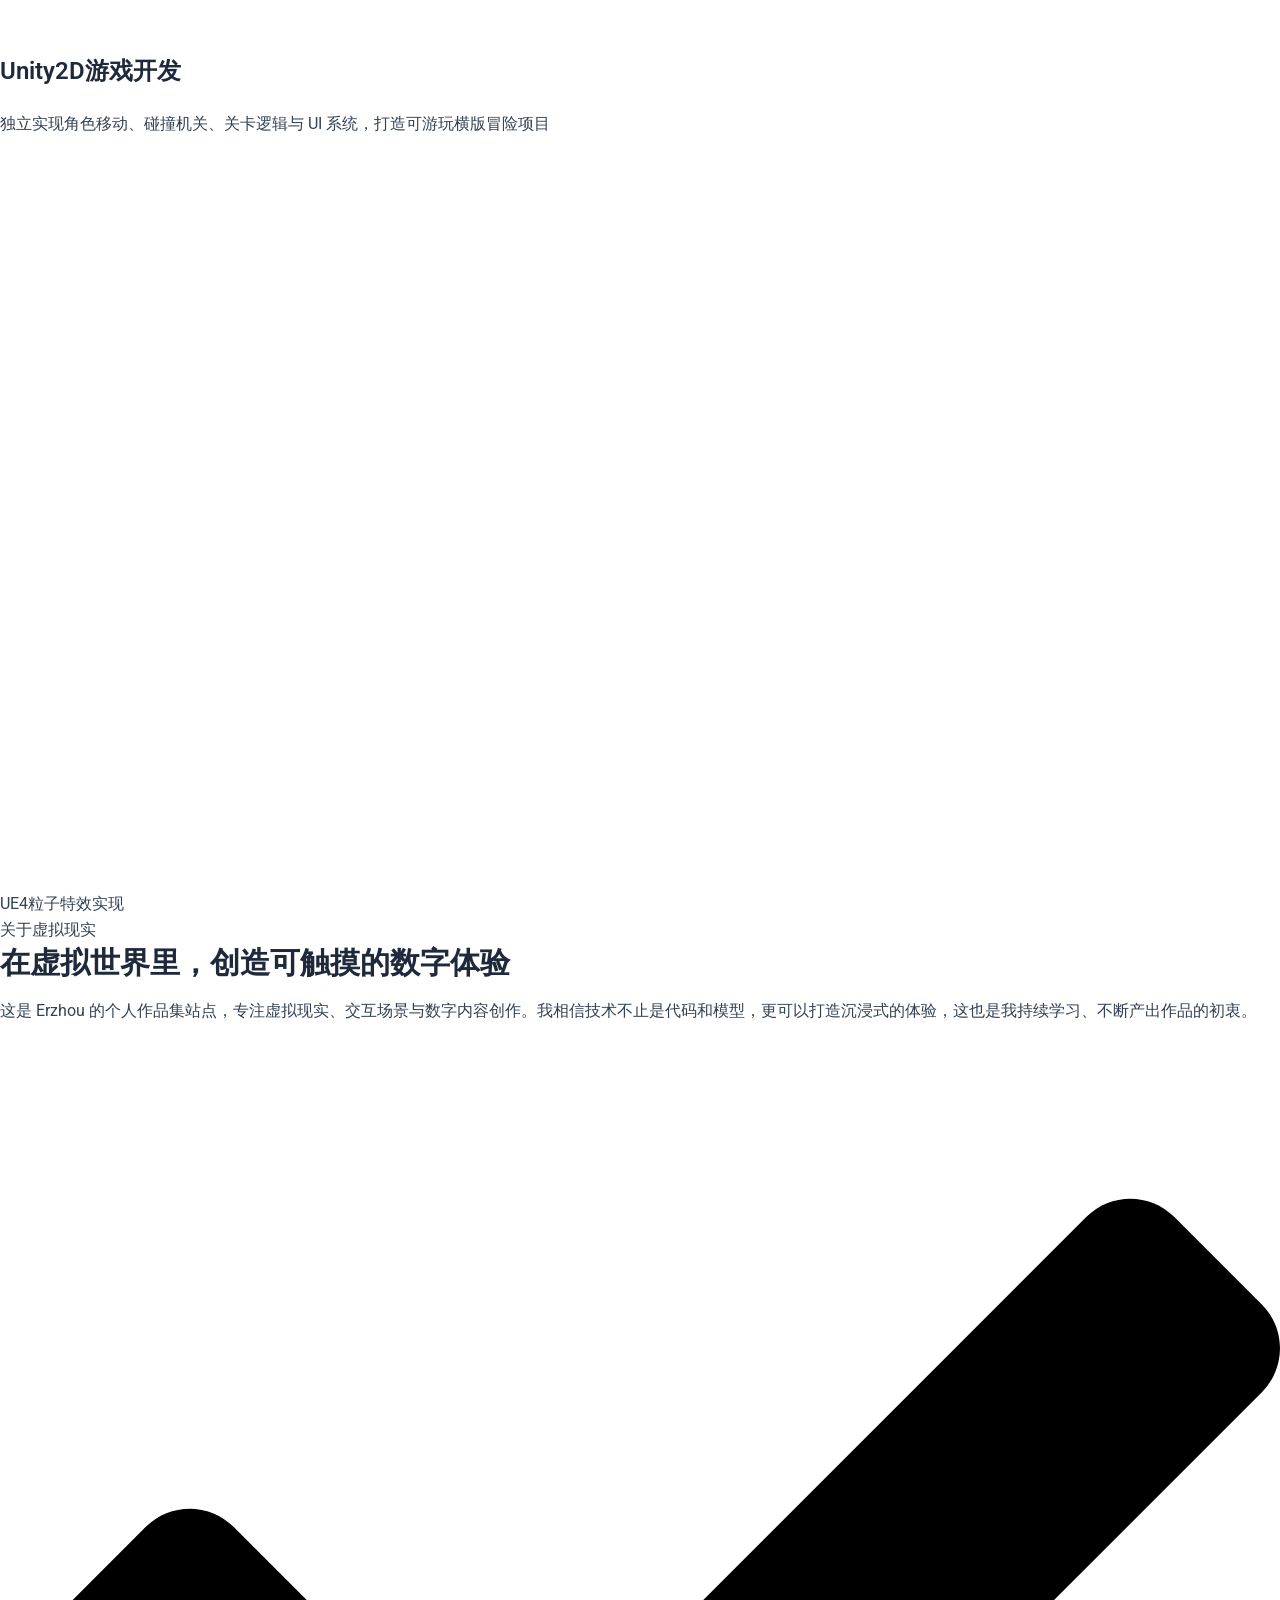
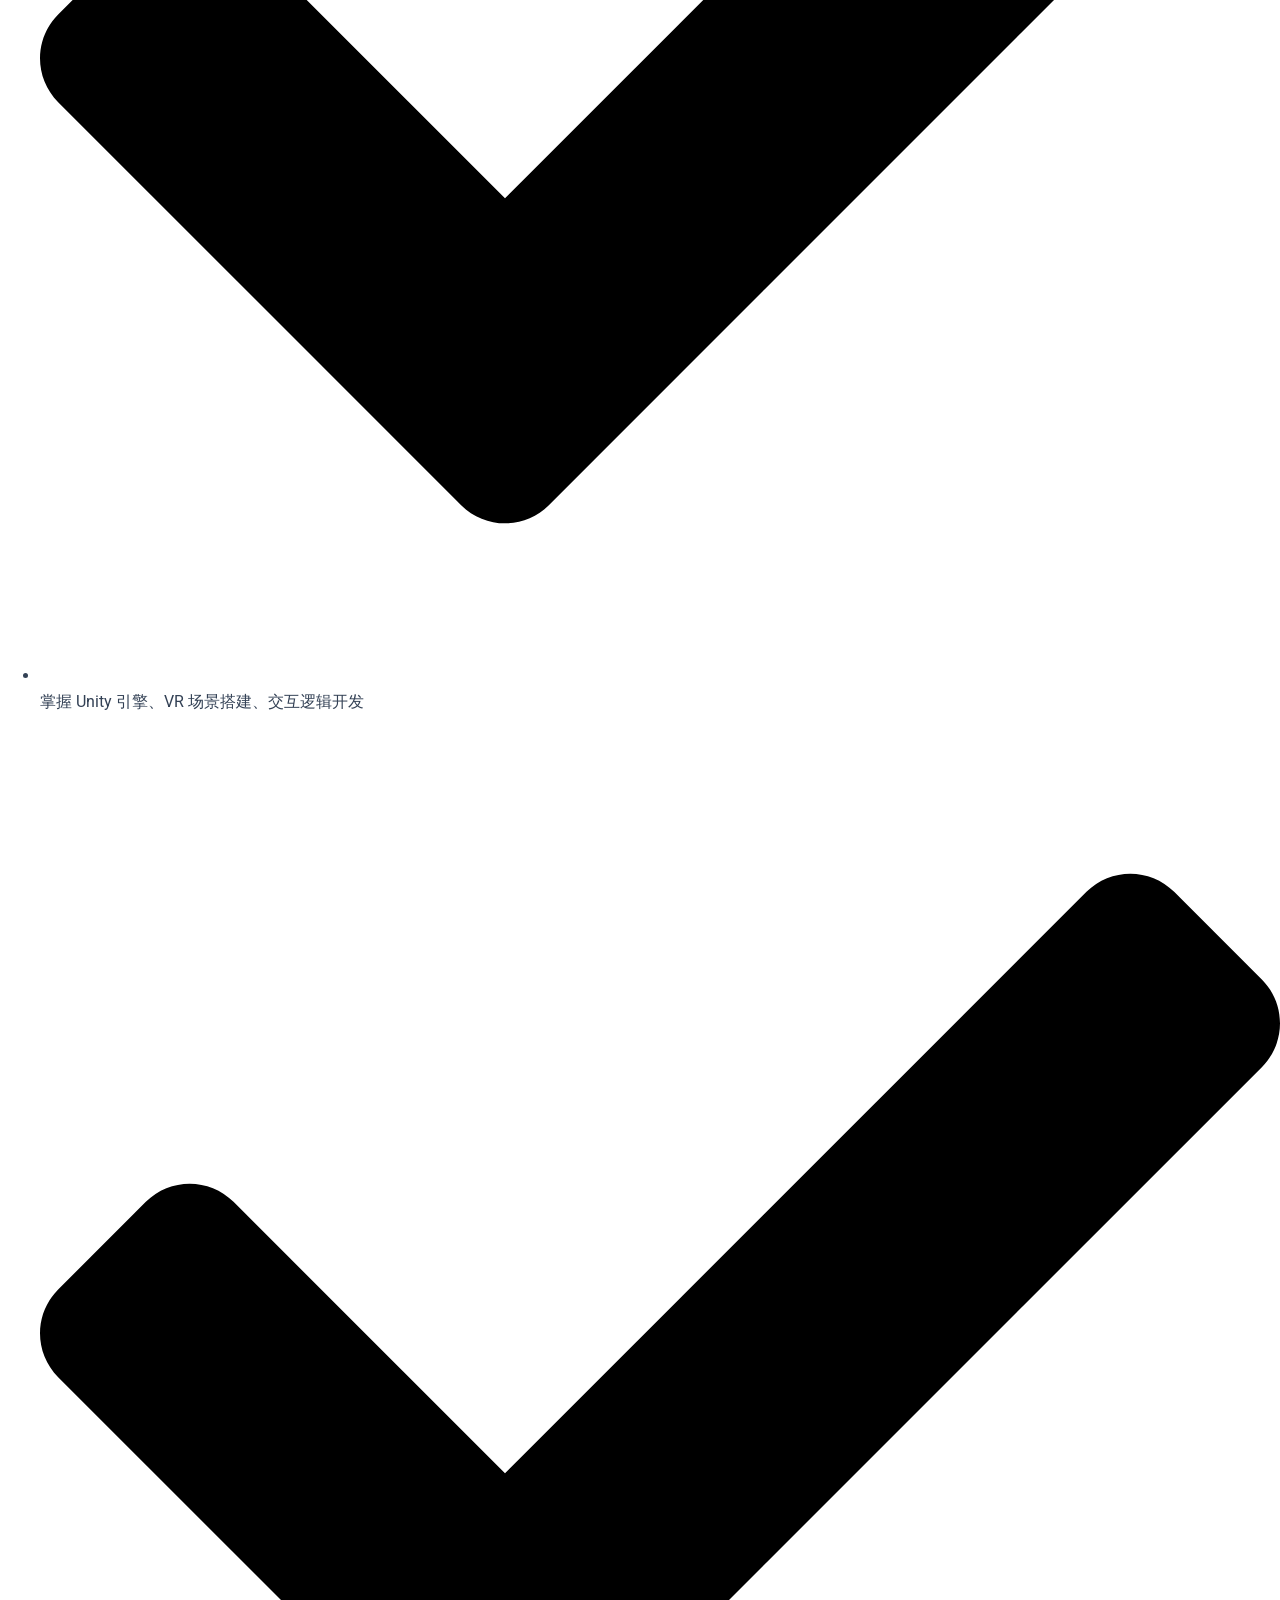
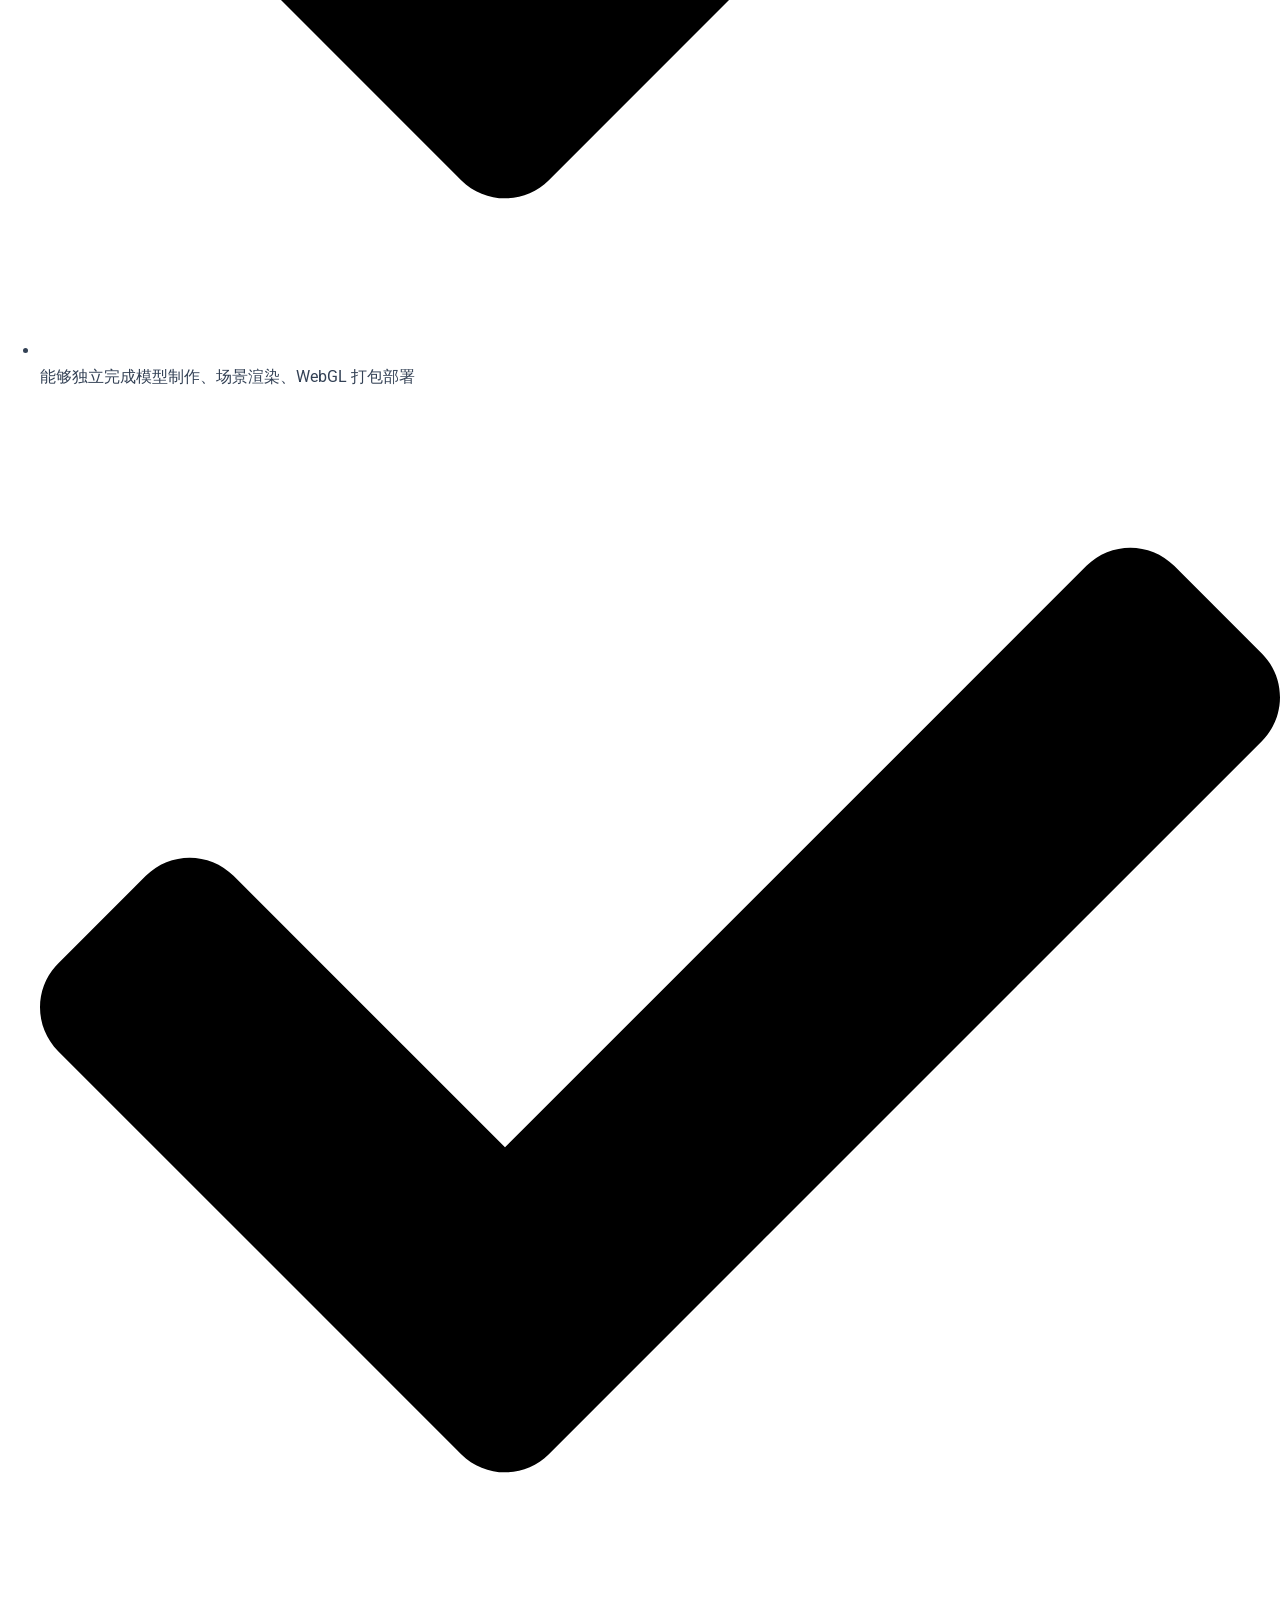
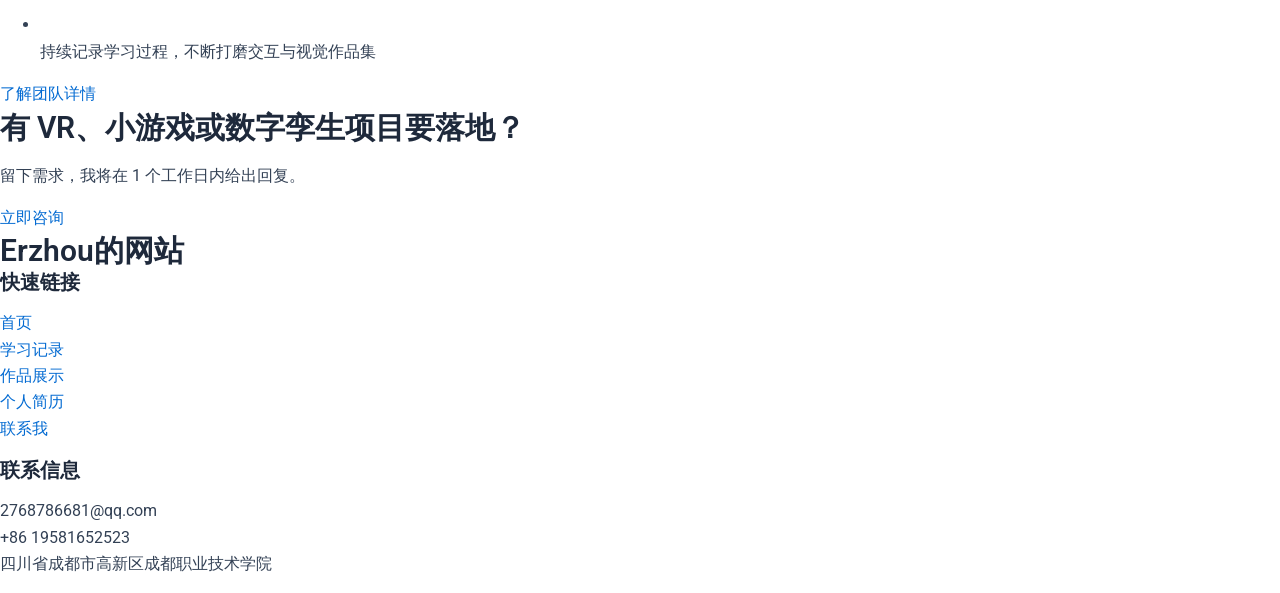
==== commit 2e220a37: "content: replace design draft with exported Elementor site" ====
--- a/site-design/index.html
+++ b/site-design/index.html
@@ -1,274 +1,426 @@
 <!DOCTYPE html>
-<html lang="zh-CN">
+<html lang="zh-Hans">
 <head>
-  <meta charset="utf-8">
-  <meta name="viewport" content="width=device-width, initial-scale=1, maximum-scale=1">
-  <title>Er的技术博客 | 虚拟现实开发 · 小游戏开发 · 工业数字孪生 · 培训</title>
-  <meta name="description" content="Er的技术博客提供虚拟现实（VR）开发制作、小游戏开发、小程序开发、工业数字孪生、网站开发与培训服务，服务广告、影视、大学、企业、军工、银行等行业客户。">
-  <meta name="keywords" content="小游戏,虚拟现实,培训,高斯泼溅">
-  <link rel="preconnect" href="https://images.unsplash.com">
-  <link rel="stylesheet" href="css/style.css">
-</head>
-<body>
-  <header class="site-header" id="siteHeader">
-    <div class="container header-inner">
-      <a class="logo" href="index.html" aria-label="Er的技术博客 首页">
-        <span class="logo-mark">Er</span>
-        <span class="logo-text">Er的技术博客</span>
-      </a>
-      <nav class="main-nav" id="mainNav" aria-label="主导航">
-        <a href="index.html" class="nav-link active">首页</a>
-        <a href="about.html" class="nav-link">关于我们</a>
-        <a href="services.html" class="nav-link">服务</a>
-        <a href="portfolio.html" class="nav-link">作品集</a>
-        <a href="contact.html" class="nav-link">联系我们</a>
-        <a href="contact.html" class="btn btn-primary nav-cta">预约咨询</a>
-      </nav>
-      <button class="menu-toggle" id="menuToggle" aria-label="打开菜单" aria-expanded="false" aria-controls="mainNav">
-        <span></span><span></span><span></span>
-      </button>
-    </div>
-  </header>
+<meta charset="UTF-8">
+<meta name="viewport" content="width=device-width, initial-scale=1">
+	<link rel="profile" href="https://gmpg.org/xfn/11"> 
+	<title>Er的技术博客 &#8211; 虚拟现实开发 · 小游戏开发 · 工业数字孪生 · 培训</title>
+<meta name='robots' content='noindex, nofollow' />
+<script>Object.defineProperty(window,"angiePlugin",{value:{"schemaVersion":1,"available":true,"version":"1.1.19"},writable:false,configurable:false});</script><style id="wp-img-auto-sizes-contain-inline-css">
+img:is([sizes=auto i],[sizes^="auto," i]){contain-intrinsic-size:3000px 1500px}
+/*# sourceURL=wp-img-auto-sizes-contain-inline-css */
+</style>
+<link rel='stylesheet' id='astra-theme-css-css' href='/wp-content/themes/astra/assets/css/minified/main.min.css?ver=4.14.0' media='all' />
+<style id="astra-theme-css-inline-css">
+:root{--ast-post-nav-space:0;--ast-container-default-xlg-padding:2.5em;--ast-container-default-lg-padding:2.5em;--ast-container-default-slg-padding:2em;--ast-container-default-md-padding:2.5em;--ast-container-default-sm-padding:2.5em;--ast-container-default-xs-padding:2.4em;--ast-container-default-xxs-padding:1.8em;--ast-code-block-background:#ECEFF3;--ast-comment-inputs-background:#F9FAFB;--ast-normal-container-width:1200px;--ast-narrow-container-width:750px;--ast-blog-title-font-weight:600;--ast-blog-meta-weight:600;--ast-global-color-primary:var(--ast-global-color-4);--ast-global-color-secondary:var(--ast-global-color-5);--ast-global-color-alternate-background:var(--ast-global-color-6);--ast-global-color-subtle-background:var(--ast-global-color-7);--ast-bg-style-guide:var( --ast-global-color-secondary,var(--ast-global-color-5) );--ast-shadow-style-guide:0px 0px 4px 0 #00000057;--ast-global-dark-bg-style:#fff;--ast-global-dark-lfs:#fbfbfb;--ast-widget-bg-color:#fafafa;--ast-wc-container-head-bg-color:#fbfbfb;--ast-title-layout-bg:#eeeeee;--ast-search-border-color:#e7e7e7;--ast-lifter-hover-bg:#e6e6e6;--ast-gallery-block-color:#000;--srfm-color-input-label:var(--ast-global-color-2);}html{font-size:100%;}a{color:var(--ast-global-color-0);}a:hover,a:focus{color:var(--ast-global-color-1);}body,button,input,select,textarea,.ast-button,.ast-custom-button{font-family:-apple-system,BlinkMacSystemFont,Segoe UI,Roboto,Oxygen-Sans,Ubuntu,Cantarell,Helvetica Neue,sans-serif;font-weight:400;font-size:16px;font-size:1rem;line-height:var(--ast-body-line-height,1.65);}blockquote{color:var(--ast-global-color-3);}h1,h2,h3,h4,h5,h6,.entry-content :where(h1,h2,h3,h4,h5,h6),.site-title,.site-title a{font-weight:600;}.ast-site-identity .site-title a{color:var(--ast-global-color-2);}.site-title{font-size:26px;font-size:1.625rem;display:block;}.site-header .site-description{font-size:15px;font-size:0.9375rem;display:none;}.entry-title{font-size:20px;font-size:1.25rem;}.ast-blog-single-element.ast-taxonomy-container a{font-size:14px;font-size:0.875rem;}.ast-blog-meta-container{font-size:13px;font-size:0.8125rem;}.archive .ast-article-post .ast-article-inner,.blog .ast-article-post .ast-article-inner,.archive .ast-article-post .ast-article-inner:hover,.blog .ast-article-post .ast-article-inner:hover{border-top-left-radius:6px;border-top-right-radius:6px;border-bottom-right-radius:6px;border-bottom-left-radius:6px;overflow:hidden;}h1,.entry-content :where(h1){font-size:36px;font-size:2.25rem;font-weight:600;line-height:1.4em;}h2,.entry-content :where(h2){font-size:30px;font-size:1.875rem;font-weight:600;line-height:1.3em;}h3,.entry-content :where(h3){font-size:24px;font-size:1.5rem;font-weight:600;line-height:1.3em;}h4,.entry-content :where(h4){font-size:20px;font-size:1.25rem;line-height:1.2em;font-weight:600;}h5,.entry-content :where(h5){font-size:18px;font-size:1.125rem;line-height:1.2em;font-weight:600;}h6,.entry-content :where(h6){font-size:16px;font-size:1rem;line-height:1.25em;font-weight:600;}::selection{background-color:var(--ast-global-color-0);color:#ffffff;}body,h1,h2,h3,h4,h5,h6,.entry-title a,.entry-content :where(h1,h2,h3,h4,h5,h6){color:var(--ast-global-color-3);}.tagcloud a:hover,.tagcloud a:focus,.tagcloud a.current-item{color:#ffffff;border-color:var(--ast-global-color-0);background-color:var(--ast-global-color-0);}input:focus,input[type="text"]:focus,input[type="email"]:focus,input[type="url"]:focus,input[type="password"]:focus,input[type="reset"]:focus,input[type="search"]:focus,textarea:focus{border-color:var(--ast-global-color-0);}input[type="radio"]:checked,input[type=reset],input[type="checkbox"]:checked,input[type="checkbox"]:hover:checked,input[type="checkbox"]:focus:checked,input[type=range]::-webkit-slider-thumb{border-color:var(--ast-global-color-0);background-color:var(--ast-global-color-0);box-shadow:none;}.site-footer a:hover + .post-count,.site-footer a:focus + .post-count{background:var(--ast-global-color-0);border-color:var(--ast-global-color-0);}.single .nav-links .nav-previous,.single .nav-links .nav-next{color:var(--ast-global-color-0);}.entry-meta,.entry-meta *{line-height:1.45;color:var(--ast-global-color-0);font-weight:600;}.entry-meta a:not(.ast-button):hover,.entry-meta a:not(.ast-button):hover *,.entry-meta a:not(.ast-button):focus,.entry-meta a:not(.ast-button):focus *,.page-links > .page-link,.page-links .page-link:hover,.post-navigation a:hover{color:var(--ast-global-color-1);}#cat option,.secondary .calendar_wrap thead a,.secondary .calendar_wrap thead a:visited{color:var(--ast-global-color-0);}.secondary .calendar_wrap #today,.ast-progress-val span{background:var(--ast-global-color-0);}.secondary a:hover + .post-count,.secondary a:focus + .post-count{background:var(--ast-global-color-0);border-color:var(--ast-global-color-0);}.calendar_wrap #today > a{color:#ffffff;}.page-links .page-link,.single .post-navigation a{color:var(--ast-global-color-3);}.ast-search-menu-icon .search-form button.search-submit{padding:0 4px;}.ast-search-menu-icon form.search-form{padding-right:0;}.ast-header-search .ast-search-menu-icon.ast-dropdown-active .search-form,.ast-header-search .ast-search-menu-icon.ast-dropdown-active .search-field:focus{transition:all 0.2s;}.search-form input.search-field:focus{outline:none;}.ast-mobile-header-content .ast-builder-layout-element:not(.ast-builder-menu):not(.ast-header-divider-element),.ast-mobile-popup-content .ast-builder-layout-element:not(.ast-builder-menu):not(.ast-header-divider-element){padding:15px 20px;}.ast-search-menu-icon .search-form button.search-submit:focus,.ast-theme-transparent-header .ast-header-search .ast-dropdown-active .ast-icon,.ast-theme-transparent-header .ast-inline-search .search-field:focus .ast-icon{color:var(--ast-global-color-1);}.ast-desktop .ast-header-search .slide-search .search-form{border:2px solid var(--ast-global-color-0);}.ast-header-search .slide-search .search-field{background-color:var(--ast-global-dark-bg-style);}.ast-archive-title{color:var(--ast-global-color-2);}.widget-title{font-size:22px;font-size:1.375rem;color:var(--ast-global-color-2);}.ast-single-post .entry-content a,.ast-comment-content a:not(.ast-comment-edit-reply-wrap a){text-decoration:underline;}.ast-single-post .elementor-widget-button .elementor-button,.ast-single-post .entry-content .uagb-tab a,.ast-single-post .entry-content .uagb-ifb-cta a,.ast-single-post .entry-content .uabb-module-content a,.ast-single-post .entry-content .uagb-post-grid a,.ast-single-post .entry-content .uagb-timeline a,.ast-single-post .entry-content .uagb-toc__wrap a,.ast-single-post .entry-content .uagb-taxomony-box a,.entry-content .wp-block-latest-posts > li > a,.ast-single-post .entry-content .wp-block-file__button,a.ast-post-filter-single,.ast-single-post .ast-comment-content .comment-reply-link,.ast-single-post .ast-comment-content .comment-edit-link{text-decoration:none;}.ast-search-menu-icon.slide-search a:focus-visible:focus-visible,.astra-search-icon:focus-visible,#close:focus-visible,a:focus-visible,.ast-menu-toggle:focus-visible,.site .skip-link:focus-visible,.wp-block-loginout input:focus-visible,.wp-block-search.wp-block-search__button-inside .wp-block-search__inside-wrapper,.ast-header-navigation-arrow:focus-visible,.ast-orders-table__row .ast-orders-table__cell:focus-visible,a#ast-apply-coupon:focus-visible,#ast-apply-coupon:focus-visible,#close:focus-visible,.button.search-submit:focus-visible,#search_submit:focus,.normal-search:focus-visible,.ast-header-account-wrap:focus-visible,.astra-cart-drawer-close:focus,.ast-single-variation:focus,.ast-button:focus,.ast-builder-button-wrap:has(.ast-custom-button-link:focus),.ast-builder-button-wrap .ast-custom-button-link:focus{outline-style:dotted;outline-color:inherit;outline-width:thin;}input:focus,input[type="text"]:focus,input[type="email"]:focus,input[type="url"]:focus,input[type="password"]:focus,input[type="reset"]:focus,input[type="search"]:focus,input[type="number"]:focus,textarea:focus,.wp-block-search__input:focus,[data-section="section-header-mobile-trigger"] .ast-button-wrap .ast-mobile-menu-trigger-minimal:focus,.ast-mobile-popup-drawer.active .menu-toggle-close:focus,#ast-scroll-top:focus,#coupon_code:focus,#ast-coupon-code:focus{border-style:dotted;border-color:inherit;border-width:thin;}input{outline:none;}.ast-logo-title-inline .site-logo-img{padding-right:1em;}body .ast-oembed-container *{position:absolute;top:0;width:100%;height:100%;left:0;}body .wp-block-embed-pocket-casts .ast-oembed-container *{position:unset;}.ast-single-post-featured-section + article {margin-top: 2em;}.site-content .ast-single-post-featured-section img {width: 100%;overflow: hidden;object-fit: cover;}.ast-separate-container .site-content .ast-single-post-featured-section + article {margin-top: -80px;z-index: 9;position: relative;border-radius: 4px;}@media (min-width: 922px) {.ast-no-sidebar .site-content .ast-article-image-container--wide {margin-left: -120px;margin-right: -120px;max-width: unset;width: unset;}.ast-left-sidebar .site-content .ast-article-image-container--wide,.ast-right-sidebar .site-content .ast-article-image-container--wide {margin-left: -10px;margin-right: -10px;}.site-content .ast-article-image-container--full {margin-left: calc( -50vw + 50%);margin-right: calc( -50vw + 50%);max-width: 100vw;width: 100vw;}.ast-left-sidebar .site-content .ast-article-image-container--full,.ast-right-sidebar .site-content .ast-article-image-container--full {margin-left: -10px;margin-right: -10px;max-width: inherit;width: auto;}}.site > .ast-single-related-posts-container {margin-top: 0;}@media (min-width: 922px) {.ast-desktop .ast-container--narrow {max-width: var(--ast-narrow-container-width);margin: 0 auto;}}.ast-page-builder-template .hentry {margin: 0;}.ast-page-builder-template .site-content > .ast-container {max-width: 100%;padding: 0;}.ast-page-builder-template .site .site-content #primary {padding: 0;margin: 0;}.ast-page-builder-template .no-results {text-align: center;margin: 4em auto;}.ast-page-builder-template .ast-pagination {padding: 2em;}.ast-page-builder-template .entry-header.ast-no-title.ast-no-thumbnail {margin-top: 0;}.ast-page-builder-template .entry-header.ast-header-without-markup {margin-top: 0;margin-bottom: 0;}.ast-page-builder-template .entry-header.ast-no-title.ast-no-meta {margin-bottom: 0;}.ast-page-builder-template.single .post-navigation {padding-bottom: 2em;}.ast-page-builder-template.single-post .site-content > .ast-container {max-width: 100%;}.ast-page-builder-template .entry-header {margin-top: 2em;margin-left: auto;margin-right: auto;}.ast-page-builder-template .ast-archive-description {margin: 2em auto 0;padding-left: 20px;padding-right: 20px;}.ast-page-builder-template .ast-row {margin-left: 0;margin-right: 0;}.single.ast-page-builder-template .entry-header + .entry-content,.single.ast-page-builder-template .ast-single-entry-banner + .site-content article .entry-content {margin-bottom: 2em;}@media(min-width: 921px) {.ast-page-builder-template.archive.ast-right-sidebar .ast-row article,.ast-page-builder-template.archive.ast-left-sidebar .ast-row article {padding-left: 0;padding-right: 0;}}input[type="text"],input[type="number"],input[type="email"],input[type="url"],input[type="password"],input[type="search"],input[type=reset],input[type=tel],input[type=date],select,textarea{font-size:16px;font-style:normal;font-weight:400;line-height:24px;width:100%;padding:12px 16px;border-radius:4px;box-shadow:0px 1px 2px 0px rgba(0,0,0,0.05);color:var(--ast-form-input-text,#475569);}input[type="text"],input[type="number"],input[type="email"],input[type="url"],input[type="password"],input[type="search"],input[type=reset],input[type=tel],input[type=date],select{height:40px;}input[type="date"]{border-width:1px;border-style:solid;border-color:var(--ast-border-color);background:var( --ast-global-color-secondary,var(--ast-global-color-5) );}input[type="text"]:focus,input[type="number"]:focus,input[type="email"]:focus,input[type="url"]:focus,input[type="password"]:focus,input[type="search"]:focus,input[type=reset]:focus,input[type="tel"]:focus,input[type="date"]:focus,select:focus,textarea:focus{border-color:#046BD2;box-shadow:none;outline:none;color:var(--ast-form-input-focus-text,#475569);}label,legend{color:var(--ast-global-color-2,#111827 );font-size:14px;font-style:normal;font-weight:500;line-height:20px;}select{padding:6px 10px;}fieldset{padding:30px;border-radius:4px;}button,.ast-button,.button,input[type="button"],input[type="reset"],input[type="submit"],a:where(.wp-block-button__link){border-radius:4px;box-shadow:0px 1px 2px 0px rgba(0,0,0,0.05);}:root{--ast-comment-inputs-background:#FFF;}::placeholder{color:var(--ast-form-field-color,#9CA3AF);}::-ms-input-placeholder{color:var(--ast-form-field-color,#9CA3AF);}@media (max-width:921.99px){#ast-desktop-header{display:none;}}@media (min-width:922px){#ast-mobile-header{display:none;}}.wp-block-buttons.aligncenter{justify-content:center;}@media (max-width:921px){.ast-theme-transparent-header #primary,.ast-theme-transparent-header #secondary{padding:0;}}@media (max-width:921px){.ast-plain-container.ast-no-sidebar #primary{padding:0;}}.ast-plain-container.ast-no-sidebar #primary{margin-top:0;margin-bottom:0;}.wp-block-button.is-style-outline .wp-block-button__link{border-color:var(--ast-global-color-0);}div.wp-block-button.is-style-outline > .wp-block-button__link:not(.has-text-color),div.wp-block-button.wp-block-button__link.is-style-outline:not(.has-text-color){color:var(--ast-global-color-0);}.wp-block-button.is-style-outline .wp-block-button__link:hover,.wp-block-buttons .wp-block-button.is-style-outline .wp-block-button__link:focus,.wp-block-buttons .wp-block-button.is-style-outline > .wp-block-button__link:not(.has-text-color):hover,.wp-block-buttons .wp-block-button.wp-block-button__link.is-style-outline:not(.has-text-color):hover{color:#ffffff;background-color:var(--ast-global-color-1);border-color:var(--ast-global-color-1);}.post-page-numbers.current .page-link,.ast-pagination .page-numbers.current{color:#ffffff;border-color:var(--ast-global-color-0);background-color:var(--ast-global-color-0);}.wp-block-buttons .wp-block-button.is-style-outline .wp-block-button__link.wp-element-button,.ast-outline-button,.wp-block-uagb-buttons-child .uagb-buttons-repeater.ast-outline-button{border-color:var(--ast-global-color-0);border-top-width:2px;border-right-width:2px;border-bottom-width:2px;border-left-width:2px;font-family:inherit;font-weight:500;font-size:16px;font-size:1rem;line-height:1em;padding-top:13px;padding-right:30px;padding-bottom:13px;padding-left:30px;}.wp-block-buttons .wp-block-button.is-style-outline > .wp-block-button__link:not(.has-text-color),.wp-block-buttons .wp-block-button.wp-block-button__link.is-style-outline:not(.has-text-color),.ast-outline-button{color:var(--ast-global-color-0);}.wp-block-button.is-style-outline .wp-block-button__link:hover,.wp-block-buttons .wp-block-button.is-style-outline .wp-block-button__link:focus,.wp-block-buttons .wp-block-button.is-style-outline > .wp-block-button__link:not(.has-text-color):hover,.wp-block-buttons .wp-block-button.wp-block-button__link.is-style-outline:not(.has-text-color):hover,.ast-outline-button:hover,.ast-outline-button:focus,.wp-block-uagb-buttons-child .uagb-buttons-repeater.ast-outline-button:hover,.wp-block-uagb-buttons-child .uagb-buttons-repeater.ast-outline-button:focus{color:#ffffff;background-color:var(--ast-global-color-1);border-color:var(--ast-global-color-1);}.ast-single-post .entry-content a.ast-outline-button,.ast-single-post .entry-content .is-style-outline>.wp-block-button__link{text-decoration:none;}.wp-block-button .wp-block-button__link.wp-element-button.is-style-outline:not(.has-background),.wp-block-button.is-style-outline>.wp-block-button__link.wp-element-button:not(.has-background),.ast-outline-button{background-color:transparent;}.uagb-buttons-repeater.ast-outline-button{border-radius:9999px;}@media (max-width:921px){.wp-block-buttons .wp-block-button.is-style-outline .wp-block-button__link.wp-element-button,.ast-outline-button,.wp-block-uagb-buttons-child .uagb-buttons-repeater.ast-outline-button{padding-top:12px;padding-right:28px;padding-bottom:12px;padding-left:28px;}}@media (max-width:544px){.wp-block-buttons .wp-block-button.is-style-outline .wp-block-button__link.wp-element-button,.ast-outline-button,.wp-block-uagb-buttons-child .uagb-buttons-repeater.ast-outline-button{padding-top:10px;padding-right:24px;padding-bottom:10px;padding-left:24px;}}.entry-content[data-ast-blocks-layout] > figure{margin-bottom:1em;}h1.widget-title{font-weight:600;}h2.widget-title{font-weight:600;}h3.widget-title{font-weight:600;}#page{display:flex;flex-direction:column;min-height:100vh;}.ast-404-layout-1 h1.page-title{color:var(--ast-global-color-2);}.single .post-navigation a{line-height:1em;height:inherit;}.error-404 .page-sub-title{font-size:1.5rem;font-weight:inherit;}.search .site-content .content-area .search-form{margin-bottom:0;}#page .site-content{flex-grow:1;}.widget{margin-bottom:1.25em;}#secondary li{line-height:1.5em;}#secondary .wp-block-group h2{margin-bottom:0.7em;}#secondary h2{font-size:1.7rem;}.ast-separate-container .ast-article-post,.ast-separate-container .ast-article-single,.ast-separate-container .comment-respond{padding:3em;}.ast-separate-container .ast-article-single .ast-article-single{padding:0;}.ast-article-single .wp-block-post-template-is-layout-grid{padding-left:0;}.ast-separate-container .comments-title,.ast-narrow-container .comments-title{padding:1.5em 2em;}.ast-page-builder-template .comment-form-textarea,.ast-comment-formwrap .ast-grid-common-col{padding:0;}.ast-comment-formwrap{padding:0;display:inline-flex;column-gap:20px;width:100%;margin-left:0;margin-right:0;}.comments-area textarea#comment:focus,.comments-area textarea#comment:active,.comments-area .ast-comment-formwrap input[type="text"]:focus,.comments-area .ast-comment-formwrap input[type="text"]:active {box-shadow:none;outline:none;}.archive.ast-page-builder-template .entry-header{margin-top:2em;}.ast-page-builder-template .ast-comment-formwrap{width:100%;}.entry-title{margin-bottom:0.6em;}.ast-archive-description p{font-size:inherit;font-weight:inherit;line-height:inherit;}.ast-separate-container .ast-comment-list li.depth-1,.hentry{margin-bottom:1.5em;}.site-content section.ast-archive-description{margin-bottom:2em;}@media (min-width:921px){.ast-left-sidebar.ast-page-builder-template #secondary,.archive.ast-right-sidebar.ast-page-builder-template .site-main{padding-left:20px;padding-right:20px;}}@media (max-width:544px){.ast-comment-formwrap.ast-row{column-gap:10px;display:inline-block;}#ast-commentform .ast-grid-common-col{position:relative;width:100%;}}@media (min-width:1201px){.ast-separate-container .ast-article-post,.ast-separate-container .ast-article-single,.ast-separate-container .ast-author-box,.ast-separate-container .ast-404-layout-1,.ast-separate-container .no-results{padding:3em;}}@media (max-width:921px){.ast-left-sidebar #content > .ast-container{display:flex;flex-direction:column-reverse;width:100%;}}@media (min-width:922px){.ast-separate-container.ast-right-sidebar #primary,.ast-separate-container.ast-left-sidebar #primary{border:0;}.search-no-results.ast-separate-container #primary{margin-bottom:4em;}}.wp-block-button .wp-block-button__link{color:#ffffff;}.wp-block-button .wp-block-button__link:hover,.wp-block-button .wp-block-button__link:focus{color:#ffffff;background-color:var(--ast-global-color-1);border-color:var(--ast-global-color-1);}.elementor-widget-heading h1.elementor-heading-title{line-height:1.4em;}.elementor-widget-heading h2.elementor-heading-title{line-height:1.3em;}.elementor-widget-heading h3.elementor-heading-title{line-height:1.3em;}.elementor-widget-heading h4.elementor-heading-title{line-height:1.2em;}.elementor-widget-heading h5.elementor-heading-title{line-height:1.2em;}.elementor-widget-heading h6.elementor-heading-title{line-height:1.25em;}.wp-block-button .wp-block-button__link,.wp-block-search .wp-block-search__button,body .wp-block-file .wp-block-file__button{border-color:var(--ast-global-color-0);background-color:var(--ast-global-color-0);color:#ffffff;font-family:inherit;font-weight:500;line-height:1em;font-size:16px;font-size:1rem;padding-top:15px;padding-right:30px;padding-bottom:15px;padding-left:30px;}.ast-single-post .entry-content .wp-block-button .wp-block-button__link,.ast-single-post .entry-content .wp-block-search .wp-block-search__button,body .entry-content .wp-block-file .wp-block-file__button{text-decoration:none;}@media (max-width:921px){.wp-block-button .wp-block-button__link,.wp-block-search .wp-block-search__button,body .wp-block-file .wp-block-file__button{padding-top:14px;padding-right:28px;padding-bottom:14px;padding-left:28px;}}@media (max-width:544px){.wp-block-button .wp-block-button__link,.wp-block-search .wp-block-search__button,body .wp-block-file .wp-block-file__button{padding-top:12px;padding-right:24px;padding-bottom:12px;padding-left:24px;}}.menu-toggle,button,.ast-button,.ast-custom-button,.button,input#submit,input[type="button"],input[type="submit"],input[type="reset"],#comments .submit,.search .search-submit,form[CLASS*="wp-block-search__"].wp-block-search .wp-block-search__inside-wrapper .wp-block-search__button,body .wp-block-file .wp-block-file__button,.search .search-submit{border-style:solid;border-top-width:0;border-right-width:0;border-left-width:0;border-bottom-width:0;color:#ffffff;border-color:var(--ast-global-color-0);background-color:var(--ast-global-color-0);padding-top:15px;padding-right:30px;padding-bottom:15px;padding-left:30px;font-family:inherit;font-weight:500;font-size:16px;font-size:1rem;line-height:1em;}button:focus,.menu-toggle:hover,button:hover,.ast-button:hover,.ast-custom-button:hover .button:hover,.ast-custom-button:hover ,input[type=reset]:hover,input[type=reset]:focus,input#submit:hover,input#submit:focus,input[type="button"]:hover,input[type="button"]:focus,input[type="submit"]:hover,input[type="submit"]:focus,form[CLASS*="wp-block-search__"].wp-block-search .wp-block-search__inside-wrapper .wp-block-search__button:hover,form[CLASS*="wp-block-search__"].wp-block-search .wp-block-search__inside-wrapper .wp-block-search__button:focus,body .wp-block-file .wp-block-file__button:hover,body .wp-block-file .wp-block-file__button:focus{color:#ffffff;background-color:var(--ast-global-color-1);border-color:var(--ast-global-color-1);}form[CLASS*="wp-block-search__"].wp-block-search .wp-block-search__inside-wrapper .wp-block-search__button.has-icon{padding-top:calc(15px - 3px);padding-right:calc(30px - 3px);padding-bottom:calc(15px - 3px);padding-left:calc(30px - 3px);}@media (max-width:921px){.menu-toggle,button,.ast-button,.ast-custom-button,.button,input#submit,input[type="button"],input[type="submit"],input[type="reset"],#comments .submit,.search .search-submit,form[CLASS*="wp-block-search__"].wp-block-search .wp-block-search__inside-wrapper .wp-block-search__button,body .wp-block-file .wp-block-file__button,.search .search-submit{padding-top:14px;padding-right:28px;padding-bottom:14px;padding-left:28px;}}@media (max-width:544px){.menu-toggle,button,.ast-button,.ast-custom-button,.button,input#submit,input[type="button"],input[type="submit"],input[type="reset"],#comments .submit,.search .search-submit,form[CLASS*="wp-block-search__"].wp-block-search .wp-block-search__inside-wrapper .wp-block-search__button,body .wp-block-file .wp-block-file__button,.search .search-submit{padding-top:12px;padding-right:24px;padding-bottom:12px;padding-left:24px;}}@media (max-width:921px){.ast-mobile-header-stack .main-header-bar .ast-search-menu-icon{display:inline-block;}.ast-header-break-point.ast-header-custom-item-outside .ast-mobile-header-stack .main-header-bar .ast-search-icon{margin:0;}.ast-comment-avatar-wrap img{max-width:2.5em;}.ast-comment-meta{padding:0 1.8888em 1.3333em;}}@media (min-width:544px){.ast-container{max-width:100%;}}@media (max-width:544px){.ast-separate-container .ast-article-post,.ast-separate-container .ast-article-single,.ast-separate-container .comments-title,.ast-separate-container .ast-archive-description{padding:1.5em 1em;}.ast-separate-container #content .ast-container{padding-left:0.54em;padding-right:0.54em;}.ast-separate-container .ast-comment-list .bypostauthor{padding:.5em;}.ast-search-menu-icon.ast-dropdown-active .search-field{width:170px;}} #ast-mobile-header .ast-site-header-cart-li a{pointer-events:none;}.ast-separate-container{background-color:var(--ast-global-color-5);}@media (max-width:921px){.site-title{display:block;}.site-header .site-description{display:none;}h1,.entry-content :where(h1){font-size:30px;font-size:1.875rem;}h2,.entry-content :where(h2){font-size:25px;font-size:1.5625rem;}h3,.entry-content :where(h3){font-size:20px;font-size:1.25rem;}}@media (max-width:544px){.site-title{display:block;}.site-header .site-description{display:none;}h1,.entry-content :where(h1){font-size:30px;font-size:1.875rem;}h2,.entry-content :where(h2){font-size:25px;font-size:1.5625rem;}h3,.entry-content :where(h3){font-size:20px;font-size:1.25rem;}}@media (max-width:921px){html{font-size:91.2%;}}@media (max-width:544px){html{font-size:91.2%;}}@media (min-width:922px){.ast-container{max-width:1240px;}}@media (min-width:922px){.site-content .ast-container{display:flex;}}@media (max-width:921px){.site-content .ast-container{flex-direction:column;}}.entry-content :where(h1,h2,h3,h4,h5,h6){clear:none;}@media (min-width:922px){.main-header-menu .sub-menu .menu-item.ast-left-align-sub-menu:hover > .sub-menu,.main-header-menu .sub-menu .menu-item.ast-left-align-sub-menu.focus > .sub-menu{margin-left:-0px;}}.entry-content li > p{margin-bottom:0;}.site .comments-area{padding-bottom:2em;margin-top:2em;}.wp-block-file {display: flex;align-items: center;flex-wrap: wrap;justify-content: space-between;}.wp-block-pullquote {border: none;}.wp-block-pullquote blockquote::before {content: "\201D";font-family: "Helvetica",sans-serif;display: flex;transform: rotate( 180deg );font-size: 6rem;font-style: normal;line-height: 1;font-weight: bold;align-items: center;justify-content: center;}.has-text-align-right > blockquote::before {justify-content: flex-start;}.has-text-align-left > blockquote::before {justify-content: flex-end;}figure.wp-block-pullquote.is-style-solid-color blockquote {max-width: 100%;text-align: inherit;}:root {--wp--custom--ast-default-block-top-padding: 3em;--wp--custom--ast-default-block-right-padding: 3em;--wp--custom--ast-default-block-bottom-padding: 3em;--wp--custom--ast-default-block-left-padding: 3em;--wp--custom--ast-container-width: 1200px;--wp--custom--ast-content-width-size: 1200px;--wp--custom--ast-wide-width-size: calc(1200px + var(--wp--custom--ast-default-block-left-padding) + var(--wp--custom--ast-default-block-right-padding));}.ast-narrow-container {--wp--custom--ast-content-width-size: 750px;--wp--custom--ast-wide-width-size: 750px;}@media(max-width: 921px) {:root {--wp--custom--ast-default-block-top-padding: 3em;--wp--custom--ast-default-block-right-padding: 2em;--wp--custom--ast-default-block-bottom-padding: 3em;--wp--custom--ast-default-block-left-padding: 2em;}}@media(max-width: 544px) {:root {--wp--custom--ast-default-block-top-padding: 3em;--wp--custom--ast-default-block-right-padding: 1.5em;--wp--custom--ast-default-block-bottom-padding: 3em;--wp--custom--ast-default-block-left-padding: 1.5em;}}.entry-content > .wp-block-group,.entry-content > .wp-block-cover,.entry-content > .wp-block-columns {padding-top: var(--wp--custom--ast-default-block-top-padding);padding-right: var(--wp--custom--ast-default-block-right-padding);padding-bottom: var(--wp--custom--ast-default-block-bottom-padding);padding-left: var(--wp--custom--ast-default-block-left-padding);}.ast-plain-container.ast-no-sidebar .entry-content > .alignfull,.ast-page-builder-template .ast-no-sidebar .entry-content > .alignfull {margin-left: calc( -50vw + 50%);margin-right: calc( -50vw + 50%);max-width: 100vw;width: 100vw;}.ast-plain-container.ast-no-sidebar .entry-content .alignfull .alignfull,.ast-page-builder-template.ast-no-sidebar .entry-content .alignfull .alignfull,.ast-plain-container.ast-no-sidebar .entry-content .alignfull .alignwide,.ast-page-builder-template.ast-no-sidebar .entry-content .alignfull .alignwide,.ast-plain-container.ast-no-sidebar .entry-content .alignwide .alignfull,.ast-page-builder-template.ast-no-sidebar .entry-content .alignwide .alignfull,.ast-plain-container.ast-no-sidebar .entry-content .alignwide .alignwide,.ast-page-builder-template.ast-no-sidebar .entry-content .alignwide .alignwide,.ast-plain-container.ast-no-sidebar .entry-content .wp-block-column .alignfull,.ast-page-builder-template.ast-no-sidebar .entry-content .wp-block-column .alignfull,.ast-plain-container.ast-no-sidebar .entry-content .wp-block-column .alignwide,.ast-page-builder-template.ast-no-sidebar .entry-content .wp-block-column .alignwide {margin-left: auto;margin-right: auto;width: 100%;}[data-ast-blocks-layout] .wp-block-separator:not(.is-style-dots) {height: 0;}[data-ast-blocks-layout] .wp-block-separator {margin: 20px auto;}[data-ast-blocks-layout] .wp-block-separator:not(.is-style-wide):not(.is-style-dots) {max-width: 100px;}[data-ast-blocks-layout] .wp-block-separator.has-background {padding: 0;}.entry-content[data-ast-blocks-layout] > * {max-width: var(--wp--custom--ast-content-width-size);margin-left: auto;margin-right: auto;}.entry-content[data-ast-blocks-layout] > .alignwide {max-width: var(--wp--custom--ast-wide-width-size);}.entry-content[data-ast-blocks-layout] .alignfull {max-width: none;}.entry-content .wp-block-columns {margin-bottom: 0;}blockquote {margin: 1.5em;border-color: rgba(0,0,0,0.05);}.wp-block-quote:not(.has-text-align-right):not(.has-text-align-center) {border-left: 5px solid rgba(0,0,0,0.05);}.has-text-align-right > blockquote,blockquote.has-text-align-right {border-right: 5px solid rgba(0,0,0,0.05);}.has-text-align-left > blockquote,blockquote.has-text-align-left {border-left: 5px solid rgba(0,0,0,0.05);}.wp-block-site-tagline,.wp-block-latest-posts .read-more {margin-top: 15px;}.wp-block-loginout p label {display: block;}.wp-block-loginout p:not(.login-remember):not(.login-submit) input {width: 100%;}.wp-block-loginout input:focus {border-color: transparent;}.wp-block-loginout input:focus {outline: thin dotted;}.entry-content .wp-block-media-text .wp-block-media-text__content {padding: 0 0 0 8%;}.entry-content .wp-block-media-text.has-media-on-the-right .wp-block-media-text__content {padding: 0 8% 0 0;}.entry-content .wp-block-media-text.has-background .wp-block-media-text__content {padding: 8%;}.entry-content .wp-block-cover:not([class*="background-color"]):not(.has-text-color.has-link-color) .wp-block-cover__inner-container,.entry-content .wp-block-cover:not([class*="background-color"]) .wp-block-cover-image-text,.entry-content .wp-block-cover:not([class*="background-color"]) .wp-block-cover-text,.entry-content .wp-block-cover-image:not([class*="background-color"]) .wp-block-cover__inner-container,.entry-content .wp-block-cover-image:not([class*="background-color"]) .wp-block-cover-image-text,.entry-content .wp-block-cover-image:not([class*="background-color"]) .wp-block-cover-text {color: var(--ast-global-color-primary,var(--ast-global-color-5));}.wp-block-loginout .login-remember input {width: 1.1rem;height: 1.1rem;margin: 0 5px 4px 0;vertical-align: middle;}.wp-block-latest-posts > li > *:first-child,.wp-block-latest-posts:not(.is-grid) > li:first-child {margin-top: 0;}.entry-content > .wp-block-buttons,.entry-content > .wp-block-uagb-buttons {margin-bottom: 1.5em;}.wp-block-search__inside-wrapper .wp-block-search__input {padding: 0 10px;color: var(--ast-global-color-3);background: var(--ast-global-color-primary,var(--ast-global-color-5));border-color: var(--ast-border-color);}.wp-block-latest-posts .read-more {margin-bottom: 1.5em;}.wp-block-search__no-button .wp-block-search__inside-wrapper .wp-block-search__input {padding-top: 5px;padding-bottom: 5px;}.wp-block-latest-posts .wp-block-latest-posts__post-date,.wp-block-latest-posts .wp-block-latest-posts__post-author {font-size: 1rem;}.wp-block-latest-posts > li > *,.wp-block-latest-posts:not(.is-grid) > li {margin-top: 12px;margin-bottom: 12px;}.ast-page-builder-template .entry-content[data-ast-blocks-layout] > .alignwide:where(:not(.uagb-is-root-container):not(.spectra-is-root-container)) > * {max-width: var(--wp--custom--ast-wide-width-size);}.ast-page-builder-template .entry-content[data-ast-blocks-layout] > .inherit-container-width > *,.ast-page-builder-template .entry-content[data-ast-blocks-layout] > *:not(.wp-block-group):where(:not(.uagb-is-root-container):not(.spectra-is-root-container)) > *,.entry-content[data-ast-blocks-layout] > .wp-block-cover .wp-block-cover__inner-container {max-width: none ;margin-left: auto;margin-right: auto;}.ast-page-builder-template .entry-content[data-ast-blocks-layout] > *,.ast-page-builder-template .entry-content[data-ast-blocks-layout] > .alignfull:where(:not(.wp-block-group):not(.uagb-is-root-container):not(.spectra-is-root-container)) > * {max-width: none;}.entry-content[data-ast-blocks-layout] .wp-block-cover:not(.alignleft):not(.alignright) {width: auto;}@media(max-width: 1200px) {.ast-separate-container .entry-content > .alignfull,.ast-separate-container .entry-content[data-ast-blocks-layout] > .alignwide,.ast-plain-container .entry-content[data-ast-blocks-layout] > .alignwide,.ast-plain-container .entry-content .alignfull {margin-left: calc(-1 * min(var(--ast-container-default-xlg-padding),20px)) ;margin-right: calc(-1 * min(var(--ast-container-default-xlg-padding),20px));}}@media(min-width: 1201px) {.ast-separate-container .entry-content > .alignfull {margin-left: calc(-1 * var(--ast-container-default-xlg-padding) );margin-right: calc(-1 * var(--ast-container-default-xlg-padding) );}.ast-separate-container .entry-content[data-ast-blocks-layout] > .alignwide,.ast-plain-container .entry-content[data-ast-blocks-layout] > .alignwide {margin-left: auto;margin-right: auto;}}@media(min-width: 921px) {.ast-separate-container .entry-content .wp-block-group.alignwide:not(.inherit-container-width) > :where(:not(.alignleft):not(.alignright)),.ast-plain-container .entry-content .wp-block-group.alignwide:not(.inherit-container-width) > :where(:not(.alignleft):not(.alignright)) {max-width: calc( var(--wp--custom--ast-content-width-size) + 80px );}.ast-plain-container.ast-right-sidebar .entry-content[data-ast-blocks-layout] .alignfull,.ast-plain-container.ast-left-sidebar .entry-content[data-ast-blocks-layout] .alignfull {margin-left: -60px;margin-right: -60px;}}@media(min-width: 544px) {.entry-content > .alignleft {margin-right: 20px;}.entry-content > .alignright {margin-left: 20px;}}@media (max-width:544px){.wp-block-columns .wp-block-column:not(:last-child){margin-bottom:20px;}.wp-block-latest-posts{margin:0;}}@media( max-width: 600px ) {.entry-content .wp-block-media-text .wp-block-media-text__content,.entry-content .wp-block-media-text.has-media-on-the-right .wp-block-media-text__content {padding: 8% 0 0;}.entry-content .wp-block-media-text.has-background .wp-block-media-text__content {padding: 8%;}}.ast-page-builder-template .entry-header {padding-left: 0;}.ast-narrow-container .site-content .wp-block-uagb-image--align-full .wp-block-uagb-image__figure {max-width: 100%;margin-left: auto;margin-right: auto;}.entry-content ul,.entry-content ol {padding: revert;margin: revert;padding-left: 20px;}.entry-content ul.wc-block-product-template{padding: 0;}:root .has-ast-global-color-0-color{color:var(--ast-global-color-0);}:root .has-ast-global-color-0-background-color{background-color:var(--ast-global-color-0);}:root .wp-block-button .has-ast-global-color-0-color{color:var(--ast-global-color-0);}:root .wp-block-button .has-ast-global-color-0-background-color{background-color:var(--ast-global-color-0);}:root .has-ast-global-color-1-color{color:var(--ast-global-color-1);}:root .has-ast-global-color-1-background-color{background-color:var(--ast-global-color-1);}:root .wp-block-button .has-ast-global-color-1-color{color:var(--ast-global-color-1);}:root .wp-block-button .has-ast-global-color-1-background-color{background-color:var(--ast-global-color-1);}:root .has-ast-global-color-2-color{color:var(--ast-global-color-2);}:root .has-ast-global-color-2-background-color{background-color:var(--ast-global-color-2);}:root .wp-block-button .has-ast-global-color-2-color{color:var(--ast-global-color-2);}:root .wp-block-button .has-ast-global-color-2-background-color{background-color:var(--ast-global-color-2);}:root .has-ast-global-color-3-color{color:var(--ast-global-color-3);}:root .has-ast-global-color-3-background-color{background-color:var(--ast-global-color-3);}:root .wp-block-button .has-ast-global-color-3-color{color:var(--ast-global-color-3);}:root .wp-block-button .has-ast-global-color-3-background-color{background-color:var(--ast-global-color-3);}:root .has-ast-global-color-4-color{color:var(--ast-global-color-4);}:root .has-ast-global-color-4-background-color{background-color:var(--ast-global-color-4);}:root .wp-block-button .has-ast-global-color-4-color{color:var(--ast-global-color-4);}:root .wp-block-button .has-ast-global-color-4-background-color{background-color:var(--ast-global-color-4);}:root .has-ast-global-color-5-color{color:var(--ast-global-color-5);}:root .has-ast-global-color-5-background-color{background-color:var(--ast-global-color-5);}:root .wp-block-button .has-ast-global-color-5-color{color:var(--ast-global-color-5);}:root .wp-block-button .has-ast-global-color-5-background-color{background-color:var(--ast-global-color-5);}:root .has-ast-global-color-6-color{color:var(--ast-global-color-6);}:root .has-ast-global-color-6-background-color{background-color:var(--ast-global-color-6);}:root .wp-block-button .has-ast-global-color-6-color{color:var(--ast-global-color-6);}:root .wp-block-button .has-ast-global-color-6-background-color{background-color:var(--ast-global-color-6);}:root .has-ast-global-color-7-color{color:var(--ast-global-color-7);}:root .has-ast-global-color-7-background-color{background-color:var(--ast-global-color-7);}:root .wp-block-button .has-ast-global-color-7-color{color:var(--ast-global-color-7);}:root .wp-block-button .has-ast-global-color-7-background-color{background-color:var(--ast-global-color-7);}:root .has-ast-global-color-8-color{color:var(--ast-global-color-8);}:root .has-ast-global-color-8-background-color{background-color:var(--ast-global-color-8);}:root .wp-block-button .has-ast-global-color-8-color{color:var(--ast-global-color-8);}:root .wp-block-button .has-ast-global-color-8-background-color{background-color:var(--ast-global-color-8);}:root{--ast-global-color-0:#046bd2;--ast-global-color-1:#045cb4;--ast-global-color-2:#1e293b;--ast-global-color-3:#334155;--ast-global-color-4:#FFFFFF;--ast-global-color-5:#F0F5FA;--ast-global-color-6:#111111;--ast-global-color-7:#D1D5DB;--ast-global-color-8:#111111;}:root {--ast-border-color : var(--ast-global-color-7);}.ast-single-entry-banner {-js-display: flex;display: flex;flex-direction: column;justify-content: center;text-align: center;position: relative;background: var(--ast-title-layout-bg);}.ast-single-entry-banner[data-banner-layout="layout-1"] {max-width: 1200px;background: inherit;padding: 20px 0;}.ast-single-entry-banner[data-banner-width-type="custom"] {margin: 0 auto;width: 100%;}.ast-single-entry-banner + .site-content .entry-header {margin-bottom: 0;}.site .ast-author-avatar {--ast-author-avatar-size: ;}a.ast-underline-text {text-decoration: underline;}.ast-container > .ast-terms-link {position: relative;display: block;}a.ast-button.ast-badge-tax {padding: 4px 8px;border-radius: 3px;font-size: inherit;}header.entry-header{text-align:left;}header.entry-header .entry-title{font-weight:600;font-size:32px;font-size:2rem;}header.entry-header > *:not(:last-child){margin-bottom:10px;}header.entry-header .post-thumb-img-content{text-align:center;}header.entry-header .post-thumb img,.ast-single-post-featured-section.post-thumb img{aspect-ratio:16/9;width:100%;height:100%;}@media (max-width:921px){header.entry-header{text-align:left;}}@media (max-width:544px){header.entry-header{text-align:left;}}.ast-archive-entry-banner {-js-display: flex;display: flex;flex-direction: column;justify-content: center;text-align: center;position: relative;background: var(--ast-title-layout-bg);}.ast-archive-entry-banner[data-banner-width-type="custom"] {margin: 0 auto;width: 100%;}.ast-archive-entry-banner[data-banner-layout="layout-1"] {background: inherit;padding: 20px 0;text-align: left;}body.archive .ast-archive-description{max-width:1200px;width:100%;text-align:left;padding-top:3em;padding-right:3em;padding-bottom:3em;padding-left:3em;}body.archive .ast-archive-description .ast-archive-title,body.archive .ast-archive-description .ast-archive-title *{font-weight:600;font-size:32px;font-size:2rem;}body.archive .ast-archive-description > *:not(:last-child){margin-bottom:10px;}@media (max-width:921px){body.archive .ast-archive-description{text-align:left;}}@media (max-width:544px){body.archive .ast-archive-description{text-align:left;}}.ast-breadcrumbs .trail-browse,.ast-breadcrumbs .trail-items,.ast-breadcrumbs .trail-items li{display:inline-block;margin:0;padding:0;border:none;background:inherit;text-indent:0;text-decoration:none;}.ast-breadcrumbs .trail-browse{font-size:inherit;font-style:inherit;font-weight:inherit;color:inherit;}.ast-breadcrumbs .trail-items{list-style:none;}.trail-items li::after{padding:0 0.3em;content:"\00bb";}.trail-items li:last-of-type::after{display:none;}h1,h2,h3,h4,h5,h6,.entry-content :where(h1,h2,h3,h4,h5,h6){color:var(--ast-global-color-2);}.entry-title a{color:var(--ast-global-color-2);}@media (max-width:921px){.ast-builder-grid-row-container.ast-builder-grid-row-tablet-3-firstrow .ast-builder-grid-row > *:first-child,.ast-builder-grid-row-container.ast-builder-grid-row-tablet-3-lastrow .ast-builder-grid-row > *:last-child{grid-column:1 / -1;}}@media (max-width:544px){.ast-builder-grid-row-container.ast-builder-grid-row-mobile-3-firstrow .ast-builder-grid-row > *:first-child,.ast-builder-grid-row-container.ast-builder-grid-row-mobile-3-lastrow .ast-builder-grid-row > *:last-child{grid-column:1 / -1;}}.ast-builder-layout-element[data-section="title_tagline"]{display:flex;}@media (max-width:921.99px){.ast-header-break-point .ast-builder-layout-element[data-section="title_tagline"]{display:flex;}}@media (max-width:544px){.ast-header-break-point .ast-builder-layout-element[data-section="title_tagline"]{display:flex;}}.ast-builder-menu-1{font-family:inherit;font-weight:inherit;}.ast-builder-menu-1 .menu-item > .menu-link{color:var(--ast-global-color-3);}.ast-builder-menu-1 .menu-item > .ast-menu-toggle{color:var(--ast-global-color-3);}.ast-builder-menu-1 .menu-link:hover,.ast-builder-menu-1 .main-header-menu > .menu-item:hover > .menu-link,.ast-builder-menu-1 .inline-on-mobile .ast-menu-toggle:hover,.ast-builder-menu-1 .inline-on-mobile .main-header-menu > .menu-item:hover > .ast-menu-toggle{color:var(--ast-global-color-1);}.ast-builder-menu-1 .ast-menu-toggle:hover,.ast-builder-menu-1 .main-header-menu > .menu-item:hover > .ast-menu-toggle{color:var(--ast-global-color-1);}.ast-builder-menu-1 .menu-item.current-menu-item > .menu-link,.ast-builder-menu-1 .inline-on-mobile .menu-item.current-menu-item > .ast-menu-toggle,.ast-builder-menu-1 .current-menu-ancestor > .menu-link{color:var(--ast-global-color-1);}.ast-builder-menu-1 .menu-item.current-menu-item > .ast-menu-toggle{color:var(--ast-global-color-1);}.ast-builder-menu-1 .sub-menu,.ast-builder-menu-1 .inline-on-mobile .sub-menu{border-top-width:2px;border-bottom-width:0px;border-right-width:0px;border-left-width:0px;border-color:var(--ast-global-color-0);border-style:solid;}.ast-builder-menu-1 .sub-menu .sub-menu{top:-2px;}.ast-builder-menu-1 .main-header-menu > .menu-item > .sub-menu,.ast-builder-menu-1 .main-header-menu > .menu-item > .astra-full-megamenu-wrapper{margin-top:0px;}.ast-desktop .ast-builder-menu-1 .main-header-menu > .menu-item > .sub-menu:before,.ast-desktop .ast-builder-menu-1 .main-header-menu > .menu-item > .astra-full-megamenu-wrapper:before{height:calc( 0px + 2px + 5px );}.ast-desktop .ast-builder-menu-1 .menu-item .sub-menu .menu-link{border-style:none;}@media (max-width:921px){.ast-header-break-point .ast-builder-menu-1 .menu-item.menu-item-has-children > .ast-menu-toggle{top:0;}.ast-builder-menu-1 .inline-on-mobile .menu-item.menu-item-has-children > .ast-menu-toggle{right:-15px;}.ast-builder-menu-1 .menu-item-has-children > .menu-link:after{content:unset;}.ast-builder-menu-1 .main-header-menu > .menu-item > .sub-menu,.ast-builder-menu-1 .main-header-menu > .menu-item > .astra-full-megamenu-wrapper{margin-top:0;}}@media (max-width:544px){.ast-header-break-point .ast-builder-menu-1 .menu-item.menu-item-has-children > .ast-menu-toggle{top:0;}.ast-builder-menu-1 .main-header-menu > .menu-item > .sub-menu,.ast-builder-menu-1 .main-header-menu > .menu-item > .astra-full-megamenu-wrapper{margin-top:0;}}.ast-builder-menu-1{display:flex;}@media (max-width:921.99px){.ast-header-break-point .ast-builder-menu-1{display:flex;}}@media (max-width:544px){.ast-header-break-point .ast-builder-menu-1{display:flex;}}.site-below-footer-wrap{padding-top:20px;padding-bottom:20px;}.site-below-footer-wrap[data-section="section-below-footer-builder"]{background-color:var(--ast-global-color-4 );min-height:60px;border-style:solid;border-width:0px;border-top-width:1px;border-top-color:var( --ast-global-color-subtle-background,var(--ast-global-color-7) );}.site-below-footer-wrap[data-section="section-below-footer-builder"] .ast-builder-grid-row{max-width:1200px;min-height:60px;margin-left:auto;margin-right:auto;}.site-below-footer-wrap[data-section="section-below-footer-builder"] .ast-builder-grid-row,.site-below-footer-wrap[data-section="section-below-footer-builder"] .site-footer-section{align-items:center;}.site-below-footer-wrap[data-section="section-below-footer-builder"].ast-footer-row-inline .site-footer-section{display:flex;margin-bottom:0;}.ast-builder-grid-row-full .ast-builder-grid-row{grid-template-columns:1fr;}@media (max-width:921px){.site-below-footer-wrap[data-section="section-below-footer-builder"].ast-footer-row-tablet-inline .site-footer-section{display:flex;margin-bottom:0;}.site-below-footer-wrap[data-section="section-below-footer-builder"].ast-footer-row-tablet-stack .site-footer-section{display:block;margin-bottom:10px;}.ast-builder-grid-row-container.ast-builder-grid-row-tablet-full .ast-builder-grid-row{grid-template-columns:1fr;}}@media (max-width:544px){.site-below-footer-wrap[data-section="section-below-footer-builder"].ast-footer-row-mobile-inline .site-footer-section{display:flex;margin-bottom:0;}.site-below-footer-wrap[data-section="section-below-footer-builder"].ast-footer-row-mobile-stack .site-footer-section{display:block;margin-bottom:10px;}.ast-builder-grid-row-container.ast-builder-grid-row-mobile-full .ast-builder-grid-row{grid-template-columns:1fr;}}.site-below-footer-wrap[data-section="section-below-footer-builder"]{display:grid;}@media (max-width:921.99px){.ast-header-break-point .site-below-footer-wrap[data-section="section-below-footer-builder"]{display:grid;}}@media (max-width:544px){.ast-header-break-point .site-below-footer-wrap[data-section="section-below-footer-builder"]{display:grid;}}.ast-footer-copyright{text-align:center;}.ast-footer-copyright.site-footer-focus-item {color:var(--ast-global-color-3);}@media (max-width:921px){.ast-footer-copyright{text-align:center;}}@media (max-width:544px){.ast-footer-copyright{text-align:center;}}.ast-footer-copyright.site-footer-focus-item {font-size:16px;font-size:1rem;}.ast-footer-copyright.ast-builder-layout-element{display:flex;}@media (max-width:921.99px){.ast-header-break-point .ast-footer-copyright.ast-builder-layout-element{display:flex;}}@media (max-width:544px){.ast-header-break-point .ast-footer-copyright.ast-builder-layout-element{display:flex;}}.footer-widget-area.widget-area.site-footer-focus-item{width:auto;}.ast-footer-row-inline .footer-widget-area.widget-area.site-footer-focus-item{width:100%;}.elementor-widget-heading .elementor-heading-title{margin:0;}.elementor-page .ast-menu-toggle{color:unset;background:unset;}.elementor-post.elementor-grid-item.hentry{margin-bottom:0;}.woocommerce div.product .elementor-element.elementor-products-grid .related.products ul.products li.product,.elementor-element .elementor-wc-products .woocommerce[class*='columns-'] ul.products li.product{width:auto;margin:0;float:none;}.elementor-toc__list-wrapper{margin:0;}body .elementor hr{background-color:#ccc;margin:0;}.ast-left-sidebar .elementor-section.elementor-section-stretched,.ast-right-sidebar .elementor-section.elementor-section-stretched{max-width:100%;left:0 !important;}.elementor-posts-container [CLASS*="ast-width-"]{width:100%;}.elementor-template-full-width .ast-container{display:block;}.elementor-screen-only,.screen-reader-text,.screen-reader-text span,.ui-helper-hidden-accessible{top:0 !important;}@media (max-width:544px){.elementor-element .elementor-wc-products .woocommerce[class*="columns-"] ul.products li.product{width:auto;margin:0;}.elementor-element .woocommerce .woocommerce-result-count{float:none;}}.ast-header-break-point .main-header-bar{border-bottom-width:1px;}@media (min-width:922px){.main-header-bar{border-bottom-width:1px;}}.main-header-menu .menu-item, #astra-footer-menu .menu-item, .main-header-bar .ast-masthead-custom-menu-items{-js-display:flex;display:flex;-webkit-box-pack:center;-webkit-justify-content:center;-moz-box-pack:center;-ms-flex-pack:center;justify-content:center;-webkit-box-orient:vertical;-webkit-box-direction:normal;-webkit-flex-direction:column;-moz-box-orient:vertical;-moz-box-direction:normal;-ms-flex-direction:column;flex-direction:column;}.main-header-menu > .menu-item > .menu-link, #astra-footer-menu > .menu-item > .menu-link{height:100%;-webkit-box-align:center;-webkit-align-items:center;-moz-box-align:center;-ms-flex-align:center;align-items:center;-js-display:flex;display:flex;}#ast-desktop-header .main-header-menu > .menu-item.menu-item-has-children > .menu-link .ast-header-navigation-arrow{padding-right:10px;margin-right:-10px;}.ast-header-break-point .main-navigation ul .menu-item .menu-link .icon-arrow:first-of-type svg{top:.2em;margin-top:0px;margin-left:0px;width:.65em;transform:translate(0, -2px) rotateZ(270deg);}.ast-mobile-popup-content .ast-submenu-expanded > .ast-menu-toggle{transform:rotateX(180deg);overflow-y:auto;}@media (min-width:922px){.ast-builder-menu .main-navigation > ul > li:last-child a{margin-right:0;}}.ast-separate-container .ast-article-inner{background-color:var(--ast-global-color-4);}@media (max-width:921px){.ast-separate-container .ast-article-inner{background-color:var(--ast-global-color-4);}}@media (max-width:544px){.ast-separate-container .ast-article-inner{background-color:var(--ast-global-color-4);}}.ast-separate-container .ast-article-single:not(.ast-related-post), .ast-separate-container .error-404, .ast-separate-container .no-results, .single.ast-separate-container .site-main .ast-author-meta, .ast-separate-container .related-posts-title-wrapper, .ast-separate-container .comments-count-wrapper, .ast-box-layout.ast-plain-container .site-content, .ast-padded-layout.ast-plain-container .site-content, .ast-separate-container .ast-archive-description, .ast-separate-container .comments-area{background-color:var(--ast-global-color-4);}@media (max-width:921px){.ast-separate-container .ast-article-single:not(.ast-related-post), .ast-separate-container .error-404, .ast-separate-container .no-results, .single.ast-separate-container .site-main .ast-author-meta, .ast-separate-container .related-posts-title-wrapper, .ast-separate-container .comments-count-wrapper, .ast-box-layout.ast-plain-container .site-content, .ast-padded-layout.ast-plain-container .site-content, .ast-separate-container .ast-archive-description{background-color:var(--ast-global-color-4);}}@media (max-width:544px){.ast-separate-container .ast-article-single:not(.ast-related-post), .ast-separate-container .error-404, .ast-separate-container .no-results, .single.ast-separate-container .site-main .ast-author-meta, .ast-separate-container .related-posts-title-wrapper, .ast-separate-container .comments-count-wrapper, .ast-box-layout.ast-plain-container .site-content, .ast-padded-layout.ast-plain-container .site-content, .ast-separate-container .ast-archive-description{background-color:var(--ast-global-color-4);}}.ast-separate-container.ast-two-container #secondary .widget{background-color:var(--ast-global-color-4);}@media (max-width:921px){.ast-separate-container.ast-two-container #secondary .widget{background-color:var(--ast-global-color-4);}}@media (max-width:544px){.ast-separate-container.ast-two-container #secondary .widget{background-color:var(--ast-global-color-4);}}.ast-plain-container, .ast-page-builder-template{background-color:var(--ast-global-color-4);}@media (max-width:921px){.ast-plain-container, .ast-page-builder-template{background-color:var(--ast-global-color-4);}}@media (max-width:544px){.ast-plain-container, .ast-page-builder-template{background-color:var(--ast-global-color-4);}}
+		#ast-scroll-top {
+			display: none;
+			position: fixed;
+			text-align: center;
+			cursor: pointer;
+			z-index: 99;
+			width: 2.1em;
+			height: 2.1em;
+			line-height: 2.1;
+			color: #ffffff;
+			border-radius: 2px;
+			content: "";
+			outline: inherit;
+		}
+		@media (min-width: 769px) {
+			#ast-scroll-top {
+				content: "769";
+			}
+		}
+		#ast-scroll-top .ast-icon.icon-arrow svg {
+			margin-left: 0px;
+			vertical-align: middle;
+			transform: translate(0, -20%) rotate(180deg);
+			width: 1.6em;
+		}
+		.ast-scroll-to-top-right {
+			right: 30px;
+			bottom: 30px;
+		}
+		.ast-scroll-to-top-left {
+			left: 30px;
+			bottom: 30px;
+		}
+	#ast-scroll-top{background-color:var(--ast-global-color-0);font-size:15px;}@media (max-width:921px){#ast-scroll-top .ast-icon.icon-arrow svg{width:1em;}}.ast-mobile-header-content > *,.ast-desktop-header-content > * {padding: 10px 0;height: auto;}.ast-mobile-header-content > *:first-child,.ast-desktop-header-content > *:first-child {padding-top: 10px;}.ast-mobile-header-content > .ast-builder-menu,.ast-desktop-header-content > .ast-builder-menu {padding-top: 0;}.ast-mobile-header-content > *:last-child,.ast-desktop-header-content > *:last-child {padding-bottom: 0;}.ast-mobile-header-content .ast-search-menu-icon.ast-inline-search label,.ast-desktop-header-content .ast-search-menu-icon.ast-inline-search label {width: 100%;}.ast-desktop-header-content .main-header-bar-navigation .ast-submenu-expanded > .ast-menu-toggle::before {transform: rotateX(180deg);}#ast-desktop-header .ast-desktop-header-content,.ast-mobile-header-content .ast-search-icon,.ast-desktop-header-content .ast-search-icon,.ast-mobile-header-wrap .ast-mobile-header-content,.ast-main-header-nav-open.ast-popup-nav-open .ast-mobile-header-wrap .ast-mobile-header-content,.ast-main-header-nav-open.ast-popup-nav-open .ast-desktop-header-content {display: none;}.ast-main-header-nav-open.ast-header-break-point #ast-desktop-header .ast-desktop-header-content,.ast-main-header-nav-open.ast-header-break-point .ast-mobile-header-wrap .ast-mobile-header-content {display: block;}.ast-desktop .ast-desktop-header-content .astra-menu-animation-slide-up > .menu-item > .sub-menu,.ast-desktop .ast-desktop-header-content .astra-menu-animation-slide-up > .menu-item .menu-item > .sub-menu,.ast-desktop .ast-desktop-header-content .astra-menu-animation-slide-down > .menu-item > .sub-menu,.ast-desktop .ast-desktop-header-content .astra-menu-animation-slide-down > .menu-item .menu-item > .sub-menu,.ast-desktop .ast-desktop-header-content .astra-menu-animation-fade > .menu-item > .sub-menu,.ast-desktop .ast-desktop-header-content .astra-menu-animation-fade > .menu-item .menu-item > .sub-menu {opacity: 1;visibility: visible;}.ast-hfb-header.ast-default-menu-enable.ast-header-break-point .ast-mobile-header-wrap .ast-mobile-header-content .main-header-bar-navigation {width: unset;margin: unset;}.ast-mobile-header-content.content-align-flex-end .main-header-bar-navigation .menu-item-has-children > .ast-menu-toggle,.ast-desktop-header-content.content-align-flex-end .main-header-bar-navigation .menu-item-has-children > .ast-menu-toggle {left: calc( 20px - 0.907em);right: auto;}.ast-mobile-header-content .ast-search-menu-icon,.ast-mobile-header-content .ast-search-menu-icon.slide-search,.ast-desktop-header-content .ast-search-menu-icon,.ast-desktop-header-content .ast-search-menu-icon.slide-search {width: 100%;position: relative;display: block;right: auto;transform: none;}.ast-mobile-header-content .ast-search-menu-icon.slide-search .search-form,.ast-mobile-header-content .ast-search-menu-icon .search-form,.ast-desktop-header-content .ast-search-menu-icon.slide-search .search-form,.ast-desktop-header-content .ast-search-menu-icon .search-form {right: 0;visibility: visible;opacity: 1;position: relative;top: auto;transform: none;padding: 0;display: block;overflow: hidden;}.ast-mobile-header-content .ast-search-menu-icon.ast-inline-search .search-field,.ast-mobile-header-content .ast-search-menu-icon .search-field,.ast-desktop-header-content .ast-search-menu-icon.ast-inline-search .search-field,.ast-desktop-header-content .ast-search-menu-icon .search-field {width: 100%;padding-right: 5.5em;}.ast-mobile-header-content .ast-search-menu-icon .search-submit,.ast-desktop-header-content .ast-search-menu-icon .search-submit {display: block;position: absolute;height: 100%;top: 0;right: 0;padding: 0 1em;border-radius: 0;}.ast-hfb-header.ast-default-menu-enable.ast-header-break-point .ast-mobile-header-wrap .ast-mobile-header-content .main-header-bar-navigation ul .sub-menu .menu-link {padding-left: 30px;}.ast-hfb-header.ast-default-menu-enable.ast-header-break-point .ast-mobile-header-wrap .ast-mobile-header-content .main-header-bar-navigation .sub-menu .menu-item .menu-item .menu-link {padding-left: 40px;}.ast-mobile-popup-drawer.active .ast-mobile-popup-inner{background-color:#ffffff;;}.ast-mobile-header-wrap .ast-mobile-header-content, .ast-desktop-header-content{background-color:#ffffff;;}.ast-mobile-popup-content > *, .ast-mobile-header-content > *, .ast-desktop-popup-content > *, .ast-desktop-header-content > *{padding-top:0px;padding-bottom:0px;}.content-align-flex-start .ast-builder-layout-element{justify-content:flex-start;}.content-align-flex-start .main-header-menu{text-align:left;}.ast-desktop-header-content, .ast-mobile-header-content{position:absolute;width:100%;}.ast-mobile-popup-drawer.active .menu-toggle-close{color:#3a3a3a;}.ast-mobile-header-wrap .ast-primary-header-bar,.ast-primary-header-bar .site-primary-header-wrap{min-height:80px;}.ast-desktop:not(:has(.ast-header-sticked)) .ast-primary-header-bar .main-header-menu > .menu-item{line-height:80px;}.ast-header-break-point #masthead .ast-mobile-header-wrap .ast-primary-header-bar,.ast-header-break-point #masthead .ast-mobile-header-wrap .ast-below-header-bar,.ast-header-break-point #masthead .ast-mobile-header-wrap .ast-above-header-bar{padding-left:20px;padding-right:20px;}.ast-header-break-point .ast-primary-header-bar{border-bottom-width:1px;border-bottom-color:var( --ast-global-color-subtle-background,var(--ast-global-color-7) );border-bottom-style:solid;}@media (min-width:922px){.ast-primary-header-bar{border-bottom-width:1px;border-bottom-color:var( --ast-global-color-subtle-background,var(--ast-global-color-7) );border-bottom-style:solid;}}.ast-primary-header-bar{background-color:var( --ast-global-color-primary,var(--ast-global-color-4) );}.ast-primary-header-bar{display:block;}@media (max-width:921.99px){.ast-header-break-point .ast-primary-header-bar{display:grid;}}@media (max-width:544px){.ast-header-break-point .ast-primary-header-bar{display:grid;}}[data-section="section-header-mobile-trigger"] .ast-button-wrap .ast-mobile-menu-trigger-minimal{color:var(--ast-global-color-0);border:none;background:transparent;}[data-section="section-header-mobile-trigger"] .ast-button-wrap .mobile-menu-toggle-icon .ast-mobile-svg{width:20px;height:20px;fill:var(--ast-global-color-0);}[data-section="section-header-mobile-trigger"] .ast-button-wrap .mobile-menu-wrap .mobile-menu{color:var(--ast-global-color-0);}.ast-builder-menu-mobile .main-navigation .main-header-menu .menu-item > .menu-link{color:var(--ast-global-color-3);}.ast-builder-menu-mobile .main-navigation .main-header-menu .menu-item > .ast-menu-toggle{color:var(--ast-global-color-3);}.ast-builder-menu-mobile .main-navigation .menu-link:hover, .ast-builder-menu-mobile .main-navigation .main-header-menu > .menu-item:hover > .menu-link, .ast-builder-menu-mobile .main-navigation .inline-on-mobile .ast-menu-toggle:hover, .ast-builder-menu-mobile .main-navigation .inline-on-mobile .main-header-menu > .menu-item:hover > .ast-menu-toggle{color:var(--ast-global-color-1);}.ast-builder-menu-mobile .menu-link:hover, .ast-builder-menu-mobile .main-header-menu > .menu-item:hover > .menu-link, .ast-builder-menu-mobile .main-navigation .inline-on-mobile .ast-menu-toggle:hover, .ast-builder-menu-mobile .main-navigation .inline-on-mobile .main-header-menu > .menu-item:hover > .ast-menu-toggle{color:var(--ast-global-color-1);}.ast-builder-menu-mobile .main-navigation .ast-menu-toggle:hover, .ast-builder-menu-mobile .main-navigation .main-header-menu > .menu-item:hover > .ast-menu-toggle{color:var(--ast-global-color-1);}.ast-builder-menu-mobile .main-navigation .menu-item.current-menu-item > .menu-link, .ast-builder-menu-mobile .main-navigation .inline-on-mobile .menu-item.current-menu-item > .ast-menu-toggle, .ast-builder-menu-mobile .main-navigation .menu-item.current-menu-ancestor > .menu-link, .ast-builder-menu-mobile .main-navigation .menu-item.current-menu-ancestor > .ast-menu-toggle{color:var(--ast-global-color-1);}.ast-builder-menu-mobile .main-navigation .menu-item.current-menu-item > .ast-menu-toggle{color:var(--ast-global-color-1);}.ast-builder-menu-mobile .main-navigation .menu-item.menu-item-has-children > .ast-menu-toggle{top:0;}.ast-builder-menu-mobile .main-navigation .menu-item-has-children > .menu-link:after{content:unset;}.ast-hfb-header .ast-builder-menu-mobile .main-header-menu, .ast-hfb-header .ast-builder-menu-mobile .main-navigation .menu-item .menu-link, .ast-hfb-header .ast-builder-menu-mobile .main-navigation .menu-item .sub-menu .menu-link{border-style:none;}.ast-builder-menu-mobile .main-navigation .menu-item.menu-item-has-children > .ast-menu-toggle{top:0;}@media (max-width:921px){.ast-builder-menu-mobile .main-navigation .main-header-menu .menu-item > .menu-link{color:var(--ast-global-color-3);}.ast-builder-menu-mobile .main-navigation .main-header-menu .menu-item > .ast-menu-toggle{color:var(--ast-global-color-3);}.ast-builder-menu-mobile .main-navigation .menu-link:hover, .ast-builder-menu-mobile .main-navigation .main-header-menu > .menu-item:hover > .menu-link, .ast-builder-menu-mobile .main-navigation .inline-on-mobile .ast-menu-toggle:hover, .ast-builder-menu-mobile .main-navigation .inline-on-mobile .main-header-menu > .menu-item:hover > .ast-menu-toggle{color:var(--ast-global-color-1);background:var(--ast-global-color-5);}.ast-builder-menu-mobile .main-navigation .ast-menu-toggle:hover, .ast-builder-menu-mobile .main-navigation .main-header-menu > .menu-item:hover > .ast-menu-toggle{color:var(--ast-global-color-1);}.ast-builder-menu-mobile .main-navigation .menu-item.current-menu-item > .menu-link, .ast-builder-menu-mobile .main-navigation .inline-on-mobile .menu-item.current-menu-item > .ast-menu-toggle, .ast-builder-menu-mobile .main-navigation .menu-item.current-menu-ancestor > .menu-link, .ast-builder-menu-mobile .main-navigation .menu-item.current-menu-ancestor > .ast-menu-toggle{color:var(--ast-global-color-1);background:var(--ast-global-color-5);}.ast-builder-menu-mobile .main-navigation .menu-item.current-menu-item > .ast-menu-toggle{color:var(--ast-global-color-1);}.ast-builder-menu-mobile .main-navigation .menu-item.menu-item-has-children > .ast-menu-toggle{top:0;}.ast-builder-menu-mobile .main-navigation .menu-item-has-children > .menu-link:after{content:unset;}.ast-builder-menu-mobile .main-navigation .main-header-menu , .ast-builder-menu-mobile .main-navigation .main-header-menu .menu-link, .ast-builder-menu-mobile .main-navigation .main-header-menu .sub-menu{background-color:var(--ast-global-color-4);}}@media (max-width:544px){.ast-builder-menu-mobile .main-navigation .menu-item.menu-item-has-children > .ast-menu-toggle{top:0;}}.ast-builder-menu-mobile .main-navigation{display:block;}@media (max-width:921.99px){.ast-header-break-point .ast-builder-menu-mobile .main-navigation{display:block;}}@media (max-width:544px){.ast-header-break-point .ast-builder-menu-mobile .main-navigation{display:block;}}:root{--e-global-color-astglobalcolor0:#046bd2;--e-global-color-astglobalcolor1:#045cb4;--e-global-color-astglobalcolor2:#1e293b;--e-global-color-astglobalcolor3:#334155;--e-global-color-astglobalcolor4:#FFFFFF;--e-global-color-astglobalcolor5:#F0F5FA;--e-global-color-astglobalcolor6:#111111;--e-global-color-astglobalcolor7:#D1D5DB;--e-global-color-astglobalcolor8:#111111;}
+/*# sourceURL=astra-theme-css-inline-css */
+</style>
+<link rel='stylesheet' id='xpro-elementor-addons-widgets-css' href='/wp-content/plugins/xpro-elementor-addons/assets/css/xpro-widgets.css?ver=1.7.10' media='all' />
+<link rel='stylesheet' id='xpro-elementor-addons-responsive-css' href='/wp-content/plugins/xpro-elementor-addons/assets/css/xpro-responsive.css?ver=1.7.10' media='all' />
+<link rel='stylesheet' id='font-awesome-css' href='/wp-content/plugins/elementor/assets/lib/font-awesome/css/all.min.css?ver=5.15.3' media='all' />
+<link rel='stylesheet' id='social-icons-css' href='/wp-content/plugins/elementor/assets/css/widget-social-icons.min.css?ver=3.28.0' media='all' />
+<link rel='stylesheet' id='xpro-icons-css' href='/wp-content/plugins/xpro-elementor-addons/assets/css/xpro-icons.min.css?ver=1.0.0' media='all' />
+<style id="wp-emoji-styles-inline-css">
 
-  <main>
-    <!-- Hero -->
-    <section class="hero">
-      <div class="container hero-grid">
-        <div class="hero-copy">
-          <p class="hero-tag">虚拟现实 · 互动娱乐 · 数字孪生</p>
-          <h1>用虚拟现实与小游戏，把您的想象力变成生产力</h1>
-          <p class="hero-sub">我们为广告、影视、高校、企业、军工与银行提供 VR 开发制作、小游戏开发、小程序、工业数字孪生、网站开发与培训服务，并擅长高斯泼溅（Gaussian Splatting）等前沿三维数字化技术。</p>
-          <div class="hero-cta">
-            <a href="contact.html" class="btn btn-primary">免费预约咨询</a>
-            <a href="portfolio.html" class="btn btn-ghost">查看作品集</a>
-          </div>
-          <ul class="hero-stats">
-            <li><strong>120+</strong><span>交付项目</span></li>
-            <li><strong>60+</strong><span>合作机构</span></li>
-            <li><strong>8 年</strong><span>行业经验</span></li>
-            <li><strong>98%</strong><span>客户满意度</span></li>
-          </ul>
-        </div>
-        <div class="hero-visual">
-          <img src="https://images.unsplash.com/photo-1622979135225-d2ba269cf1ac?auto=format&fit=crop&w=1100&q=80" alt="开发者佩戴虚拟现实头显进行 VR 开发测试" loading="eager">
-          <div class="hero-badge">
-            <span class="dot"></span>高斯泼溅 · 实时三维重建
-          </div>
-        </div>
-      </div>
-    </section>
+	img.wp-smiley, img.emoji {
+		display: inline !important;
+		border: none !important;
+		box-shadow: none !important;
+		height: 1em !important;
+		width: 1em !important;
+		margin: 0 0.07em !important;
+		vertical-align: -0.1em !important;
+		background: none !important;
+		padding: 0 !important;
+	}
+/*# sourceURL=wp-emoji-styles-inline-css */
+</style>
+<style id="global-styles-inline-css">
+:root{--wp--preset--aspect-ratio--square: 1;--wp--preset--aspect-ratio--4-3: 4/3;--wp--preset--aspect-ratio--3-4: 3/4;--wp--preset--aspect-ratio--3-2: 3/2;--wp--preset--aspect-ratio--2-3: 2/3;--wp--preset--aspect-ratio--16-9: 16/9;--wp--preset--aspect-ratio--9-16: 9/16;--wp--preset--color--black: #000000;--wp--preset--color--cyan-bluish-gray: #abb8c3;--wp--preset--color--white: #ffffff;--wp--preset--color--pale-pink: #f78da7;--wp--preset--color--vivid-red: #cf2e2e;--wp--preset--color--luminous-vivid-orange: #ff6900;--wp--preset--color--luminous-vivid-amber: #fcb900;--wp--preset--color--light-green-cyan: #7bdcb5;--wp--preset--color--vivid-green-cyan: #00d084;--wp--preset--color--pale-cyan-blue: #8ed1fc;--wp--preset--color--vivid-cyan-blue: #0693e3;--wp--preset--color--vivid-purple: #9b51e0;--wp--preset--color--ast-global-color-0: var(--ast-global-color-0);--wp--preset--color--ast-global-color-1: var(--ast-global-color-1);--wp--preset--color--ast-global-color-2: var(--ast-global-color-2);--wp--preset--color--ast-global-color-3: var(--ast-global-color-3);--wp--preset--color--ast-global-color-4: var(--ast-global-color-4);--wp--preset--color--ast-global-color-5: var(--ast-global-color-5);--wp--preset--color--ast-global-color-6: var(--ast-global-color-6);--wp--preset--color--ast-global-color-7: var(--ast-global-color-7);--wp--preset--color--ast-global-color-8: var(--ast-global-color-8);--wp--preset--gradient--vivid-cyan-blue-to-vivid-purple: linear-gradient(135deg,rgb(6,147,227) 0%,rgb(155,81,224) 100%);--wp--preset--gradient--light-green-cyan-to-vivid-green-cyan: linear-gradient(135deg,rgb(122,220,180) 0%,rgb(0,208,130) 100%);--wp--preset--gradient--luminous-vivid-amber-to-luminous-vivid-orange: linear-gradient(135deg,rgb(252,185,0) 0%,rgb(255,105,0) 100%);--wp--preset--gradient--luminous-vivid-orange-to-vivid-red: linear-gradient(135deg,rgb(255,105,0) 0%,rgb(207,46,46) 100%);--wp--preset--gradient--very-light-gray-to-cyan-bluish-gray: linear-gradient(135deg,rgb(238,238,238) 0%,rgb(169,184,195) 100%);--wp--preset--gradient--cool-to-warm-spectrum: linear-gradient(135deg,rgb(74,234,220) 0%,rgb(151,120,209) 20%,rgb(207,42,186) 40%,rgb(238,44,130) 60%,rgb(251,105,98) 80%,rgb(254,248,76) 100%);--wp--preset--gradient--blush-light-purple: linear-gradient(135deg,rgb(255,206,236) 0%,rgb(152,150,240) 100%);--wp--preset--gradient--blush-bordeaux: linear-gradient(135deg,rgb(254,205,165) 0%,rgb(254,45,45) 50%,rgb(107,0,62) 100%);--wp--preset--gradient--luminous-dusk: linear-gradient(135deg,rgb(255,203,112) 0%,rgb(199,81,192) 50%,rgb(65,88,208) 100%);--wp--preset--gradient--pale-ocean: linear-gradient(135deg,rgb(255,245,203) 0%,rgb(182,227,212) 50%,rgb(51,167,181) 100%);--wp--preset--gradient--electric-grass: linear-gradient(135deg,rgb(202,248,128) 0%,rgb(113,206,126) 100%);--wp--preset--gradient--midnight: linear-gradient(135deg,rgb(2,3,129) 0%,rgb(40,116,252) 100%);--wp--preset--font-size--small: 13px;--wp--preset--font-size--medium: 20px;--wp--preset--font-size--large: 36px;--wp--preset--font-size--x-large: 42px;--wp--preset--spacing--20: 0.44rem;--wp--preset--spacing--30: 0.67rem;--wp--preset--spacing--40: 1rem;--wp--preset--spacing--50: 1.5rem;--wp--preset--spacing--60: 2.25rem;--wp--preset--spacing--70: 3.38rem;--wp--preset--spacing--80: 5.06rem;--wp--preset--shadow--natural: 6px 6px 9px rgba(0, 0, 0, 0.2);--wp--preset--shadow--deep: 12px 12px 50px rgba(0, 0, 0, 0.4);--wp--preset--shadow--sharp: 6px 6px 0px rgba(0, 0, 0, 0.2);--wp--preset--shadow--outlined: 6px 6px 0px -3px rgb(255, 255, 255), 6px 6px rgb(0, 0, 0);--wp--preset--shadow--crisp: 6px 6px 0px rgb(0, 0, 0);}.wp-block-button{--wp--preset--dimension--25: 25%;--wp--preset--dimension--50: 50%;--wp--preset--dimension--75: 75%;--wp--preset--dimension--100: 100%;}:root { --wp--style--global--content-size: var(--wp--custom--ast-content-width-size);--wp--style--global--wide-size: var(--wp--custom--ast-wide-width-size); }:where(body) { margin: 0; }.wp-site-blocks > .alignleft { float: left; margin-right: 2em; }.wp-site-blocks > .alignright { float: right; margin-left: 2em; }.wp-site-blocks > .aligncenter { justify-content: center; margin-left: auto; margin-right: auto; }:where(.wp-site-blocks) > * { margin-block-start: 24px; margin-block-end: 0; }:where(.wp-site-blocks) > :first-child { margin-block-start: 0; }:where(.wp-site-blocks) > :last-child { margin-block-end: 0; }:root { --wp--style--block-gap: 24px; }:root :where(.is-layout-flow) > :first-child{margin-block-start: 0;}:root :where(.is-layout-flow) > :last-child{margin-block-end: 0;}:root :where(.is-layout-flow) > *{margin-block-start: 24px;margin-block-end: 0;}:root :where(.is-layout-constrained) > :first-child{margin-block-start: 0;}:root :where(.is-layout-constrained) > :last-child{margin-block-end: 0;}:root :where(.is-layout-constrained) > *{margin-block-start: 24px;margin-block-end: 0;}:root :where(.is-layout-flex){gap: 24px;}:root :where(.is-layout-grid){gap: 24px;}.is-layout-flow > .alignleft{float: left;margin-inline-start: 0;margin-inline-end: 2em;}.is-layout-flow > .alignright{float: right;margin-inline-start: 2em;margin-inline-end: 0;}.is-layout-flow > .aligncenter{margin-left: auto !important;margin-right: auto !important;}.is-layout-constrained > .alignleft{float: left;margin-inline-start: 0;margin-inline-end: 2em;}.is-layout-constrained > .alignright{float: right;margin-inline-start: 2em;margin-inline-end: 0;}.is-layout-constrained > .aligncenter{margin-left: auto !important;margin-right: auto !important;}.is-layout-constrained > :where(:not(.alignleft):not(.alignright):not(.alignfull)){max-width: var(--wp--style--global--content-size);margin-left: auto !important;margin-right: auto !important;}.is-layout-constrained > .alignwide{max-width: var(--wp--style--global--wide-size);}body .is-layout-flex{display: flex;}.is-layout-flex{flex-wrap: wrap;align-items: center;}.is-layout-flex > :is(*, div){margin: 0;}body .is-layout-grid{display: grid;}.is-layout-grid > :is(*, div){margin: 0;}body{padding-top: 0px;padding-right: 0px;padding-bottom: 0px;padding-left: 0px;}a:where(:not(.wp-element-button)){text-decoration: none;}:root :where(.wp-element-button, .wp-block-button__link){background-color: #32373c;border-width: 0;color: #fff;font-family: inherit;font-size: inherit;font-style: inherit;font-weight: inherit;letter-spacing: inherit;line-height: inherit;padding-top: calc(0.667em + 2px);padding-right: calc(1.333em + 2px);padding-bottom: calc(0.667em + 2px);padding-left: calc(1.333em + 2px);text-decoration: none;text-transform: inherit;}.has-black-color{color: var(--wp--preset--color--black) !important;}.has-cyan-bluish-gray-color{color: var(--wp--preset--color--cyan-bluish-gray) !important;}.has-white-color{color: var(--wp--preset--color--white) !important;}.has-pale-pink-color{color: var(--wp--preset--color--pale-pink) !important;}.has-vivid-red-color{color: var(--wp--preset--color--vivid-red) !important;}.has-luminous-vivid-orange-color{color: var(--wp--preset--color--luminous-vivid-orange) !important;}.has-luminous-vivid-amber-color{color: var(--wp--preset--color--luminous-vivid-amber) !important;}.has-light-green-cyan-color{color: var(--wp--preset--color--light-green-cyan) !important;}.has-vivid-green-cyan-color{color: var(--wp--preset--color--vivid-green-cyan) !important;}.has-pale-cyan-blue-color{color: var(--wp--preset--color--pale-cyan-blue) !important;}.has-vivid-cyan-blue-color{color: var(--wp--preset--color--vivid-cyan-blue) !important;}.has-vivid-purple-color{color: var(--wp--preset--color--vivid-purple) !important;}.has-ast-global-color-0-color{color: var(--wp--preset--color--ast-global-color-0) !important;}.has-ast-global-color-1-color{color: var(--wp--preset--color--ast-global-color-1) !important;}.has-ast-global-color-2-color{color: var(--wp--preset--color--ast-global-color-2) !important;}.has-ast-global-color-3-color{color: var(--wp--preset--color--ast-global-color-3) !important;}.has-ast-global-color-4-color{color: var(--wp--preset--color--ast-global-color-4) !important;}.has-ast-global-color-5-color{color: var(--wp--preset--color--ast-global-color-5) !important;}.has-ast-global-color-6-color{color: var(--wp--preset--color--ast-global-color-6) !important;}.has-ast-global-color-7-color{color: var(--wp--preset--color--ast-global-color-7) !important;}.has-ast-global-color-8-color{color: var(--wp--preset--color--ast-global-color-8) !important;}.has-black-background-color{background-color: var(--wp--preset--color--black) !important;}.has-cyan-bluish-gray-background-color{background-color: var(--wp--preset--color--cyan-bluish-gray) !important;}.has-white-background-color{background-color: var(--wp--preset--color--white) !important;}.has-pale-pink-background-color{background-color: var(--wp--preset--color--pale-pink) !important;}.has-vivid-red-background-color{background-color: var(--wp--preset--color--vivid-red) !important;}.has-luminous-vivid-orange-background-color{background-color: var(--wp--preset--color--luminous-vivid-orange) !important;}.has-luminous-vivid-amber-background-color{background-color: var(--wp--preset--color--luminous-vivid-amber) !important;}.has-light-green-cyan-background-color{background-color: var(--wp--preset--color--light-green-cyan) !important;}.has-vivid-green-cyan-background-color{background-color: var(--wp--preset--color--vivid-green-cyan) !important;}.has-pale-cyan-blue-background-color{background-color: var(--wp--preset--color--pale-cyan-blue) !important;}.has-vivid-cyan-blue-background-color{background-color: var(--wp--preset--color--vivid-cyan-blue) !important;}.has-vivid-purple-background-color{background-color: var(--wp--preset--color--vivid-purple) !important;}.has-ast-global-color-0-background-color{background-color: var(--wp--preset--color--ast-global-color-0) !important;}.has-ast-global-color-1-background-color{background-color: var(--wp--preset--color--ast-global-color-1) !important;}.has-ast-global-color-2-background-color{background-color: var(--wp--preset--color--ast-global-color-2) !important;}.has-ast-global-color-3-background-color{background-color: var(--wp--preset--color--ast-global-color-3) !important;}.has-ast-global-color-4-background-color{background-color: var(--wp--preset--color--ast-global-color-4) !important;}.has-ast-global-color-5-background-color{background-color: var(--wp--preset--color--ast-global-color-5) !important;}.has-ast-global-color-6-background-color{background-color: var(--wp--preset--color--ast-global-color-6) !important;}.has-ast-global-color-7-background-color{background-color: var(--wp--preset--color--ast-global-color-7) !important;}.has-ast-global-color-8-background-color{background-color: var(--wp--preset--color--ast-global-color-8) !important;}.has-black-border-color{border-color: var(--wp--preset--color--black) !important;}.has-cyan-bluish-gray-border-color{border-color: var(--wp--preset--color--cyan-bluish-gray) !important;}.has-white-border-color{border-color: var(--wp--preset--color--white) !important;}.has-pale-pink-border-color{border-color: var(--wp--preset--color--pale-pink) !important;}.has-vivid-red-border-color{border-color: var(--wp--preset--color--vivid-red) !important;}.has-luminous-vivid-orange-border-color{border-color: var(--wp--preset--color--luminous-vivid-orange) !important;}.has-luminous-vivid-amber-border-color{border-color: var(--wp--preset--color--luminous-vivid-amber) !important;}.has-light-green-cyan-border-color{border-color: var(--wp--preset--color--light-green-cyan) !important;}.has-vivid-green-cyan-border-color{border-color: var(--wp--preset--color--vivid-green-cyan) !important;}.has-pale-cyan-blue-border-color{border-color: var(--wp--preset--color--pale-cyan-blue) !important;}.has-vivid-cyan-blue-border-color{border-color: var(--wp--preset--color--vivid-cyan-blue) !important;}.has-vivid-purple-border-color{border-color: var(--wp--preset--color--vivid-purple) !important;}.has-ast-global-color-0-border-color{border-color: var(--wp--preset--color--ast-global-color-0) !important;}.has-ast-global-color-1-border-color{border-color: var(--wp--preset--color--ast-global-color-1) !important;}.has-ast-global-color-2-border-color{border-color: var(--wp--preset--color--ast-global-color-2) !important;}.has-ast-global-color-3-border-color{border-color: var(--wp--preset--color--ast-global-color-3) !important;}.has-ast-global-color-4-border-color{border-color: var(--wp--preset--color--ast-global-color-4) !important;}.has-ast-global-color-5-border-color{border-color: var(--wp--preset--color--ast-global-color-5) !important;}.has-ast-global-color-6-border-color{border-color: var(--wp--preset--color--ast-global-color-6) !important;}.has-ast-global-color-7-border-color{border-color: var(--wp--preset--color--ast-global-color-7) !important;}.has-ast-global-color-8-border-color{border-color: var(--wp--preset--color--ast-global-color-8) !important;}.has-vivid-cyan-blue-to-vivid-purple-gradient-background{background: var(--wp--preset--gradient--vivid-cyan-blue-to-vivid-purple) !important;}.has-light-green-cyan-to-vivid-green-cyan-gradient-background{background: var(--wp--preset--gradient--light-green-cyan-to-vivid-green-cyan) !important;}.has-luminous-vivid-amber-to-luminous-vivid-orange-gradient-background{background: var(--wp--preset--gradient--luminous-vivid-amber-to-luminous-vivid-orange) !important;}.has-luminous-vivid-orange-to-vivid-red-gradient-background{background: var(--wp--preset--gradient--luminous-vivid-orange-to-vivid-red) !important;}.has-very-light-gray-to-cyan-bluish-gray-gradient-background{background: var(--wp--preset--gradient--very-light-gray-to-cyan-bluish-gray) !important;}.has-cool-to-warm-spectrum-gradient-background{background: var(--wp--preset--gradient--cool-to-warm-spectrum) !important;}.has-blush-light-purple-gradient-background{background: var(--wp--preset--gradient--blush-light-purple) !important;}.has-blush-bordeaux-gradient-background{background: var(--wp--preset--gradient--blush-bordeaux) !important;}.has-luminous-dusk-gradient-background{background: var(--wp--preset--gradient--luminous-dusk) !important;}.has-pale-ocean-gradient-background{background: var(--wp--preset--gradient--pale-ocean) !important;}.has-electric-grass-gradient-background{background: var(--wp--preset--gradient--electric-grass) !important;}.has-midnight-gradient-background{background: var(--wp--preset--gradient--midnight) !important;}.has-small-font-size{font-size: var(--wp--preset--font-size--small) !important;}.has-medium-font-size{font-size: var(--wp--preset--font-size--medium) !important;}.has-large-font-size{font-size: var(--wp--preset--font-size--large) !important;}.has-x-large-font-size{font-size: var(--wp--preset--font-size--x-large) !important;}
+:root :where(.wp-block-icon svg){width: 24px;}
+:root :where(.wp-block-pullquote){font-size: 1.5em;line-height: 1.6;}
+/*# sourceURL=global-styles-inline-css */
+</style>
+<link rel='stylesheet' id='xpro-theme-builder-css' href='/wp-content/plugins/xpro-theme-builder/assets/css/xpro-theme-builder.css?ver=1.2.16' media='all' />
+<link rel='stylesheet' id='elementor-frontend-css' href='/wp-content/plugins/elementor/assets/css/frontend.min.css?ver=4.3.5' media='all' />
+<style id="elementor-frontend-inline-css">
+.e-heading-base a, .e-paragraph-base a { all: unset; cursor: pointer; }form[data-element_type="e-form"].form-state-success [data-element_type="e-form-success-message"],form[data-element_type="e-form"].form-state-error [data-element_type="e-form-error-message"]{ display: block; }.elementor-edit-mode [data-element_type="e-form-success-message"]:is(.elementor-element-editable, :has(.elementor-element-editable), :has(> .elementor-empty-view)),.elementor-edit-mode [data-element_type="e-form-error-message"]:is(.elementor-element-editable, :has(.elementor-element-editable), :has(> .elementor-empty-view)){ display: block; }.e-background-video { position: relative; overflow: hidden; }.e-background-video__media { position: absolute; inset: 0; width: 100%; height: 100%; object-fit: cover; pointer-events: none; z-index: 0; }.e-background-video__content { position: relative; z-index: 1; flex: 1 1 auto; }.elementor-edit-mode .e-background-video__content.e-atomic-element:has(> .elementor-empty-view) { display: flex; flex-direction: column; flex: 1 1 auto; min-height: 0; }.elementor-edit-mode .e-background-video__content.e-atomic-element:has(> .elementor-empty-view) > .elementor-empty-view.elementor-empty-view { position: relative; flex: 1 1 auto; min-height: 120px; height: auto; width: 100%; }.elementor-edit-mode .e-background-video__content.e-atomic-element:has(> .elementor-empty-view) > .elementor-empty-view > .elementor-first-add { position: absolute; inset: 0; width: 100%; height: 100%; }.e-background-video__controls { z-index: 2; }.e-background-video__play, .e-background-video__pause { appearance: none; -webkit-appearance: none; }.e-background-video.e-background-video--playing .e-background-video__play { display: none; }.e-background-video.e-background-video--paused .e-background-video__pause { display: none; }.e-background-video:not(.e-background-video--playing):not(.e-background-video--paused) .e-background-video__controls,.e-background-video:not(.e-background-video--playing):not(.e-background-video--paused) .e-background-video__play,.e-background-video:not(.e-background-video--playing):not(.e-background-video--paused) .e-background-video__pause { display: none; }.e-accordion-item-header-base { list-style: none; }.e-accordion-item-header-base::-webkit-details-marker { display: none; }.e-accordion-item-base { interpolate-size: allow-keywords; }.e-accordion-item-base::details-content {block-size: 0; overflow: hidden;transition: block-size .3s ease, content-visibility .3s ease allow-discrete;}.e-accordion-item-base[open]::details-content { block-size: auto; }.e-accordion-item-icon-base.e-accordion-item-icon-base .e-svg-base { width: auto; height: 100%; max-width: 100%; }.e-accordion-item-icon-base.e-accordion-item-icon-base .e-svg-base svg { width: auto !important; }.e-accordion-item-icon-base svg { transition: transform .3s ease; }.e-accordion-item-base[open] > summary .e-accordion-item-icon-base svg { transform: rotate(180deg); }
+/*# sourceURL=elementor-frontend-inline-css */
+</style>
+<link rel='stylesheet' id='elementor-post-6-css' href='/wp-content/uploads/elementor/css/post-6.css?ver=1792657361' media='all' />
+<link rel='stylesheet' id='xpro-elementor-widgetarea-editor-css' href='/wp-content/plugins/xpro-elementor-addons/inc/controls/assets/css/widgetarea-editor.css?ver=1.7.10' media='all' />
+<link rel='stylesheet' id='widget-heading-css' href='/wp-content/plugins/elementor/assets/css/widget-heading.min.css?ver=4.3.5' media='all' />
+<link rel='stylesheet' id='widget-image-css' href='/wp-content/plugins/elementor/assets/css/widget-image.min.css?ver=4.3.5' media='all' />
+<link rel='stylesheet' id='widget-image-box-css' href='/wp-content/plugins/elementor/assets/css/widget-image-box.min.css?ver=4.3.5' media='all' />
+<link rel='stylesheet' id='widget-icon-list-css' href='/wp-content/plugins/elementor/assets/css/widget-icon-list.min.css?ver=4.3.5' media='all' />
+<link rel='stylesheet' id='elementor-post-29-css' href='/wp-content/uploads/elementor/css/post-29.css?ver=1792817230' media='all' />
+<link rel='stylesheet' id='base-desktop-css' href='/wp-content/uploads/elementor/css/base-desktop.css?ver=6ad9c7d128dfc' media='all' />
+<link rel='stylesheet' id='base-mobile-css' href='/wp-content/uploads/elementor/css/base-mobile.css?ver=6ad9c7d128dfc' media='(max-width:767px)' />
+<link rel='stylesheet' id='elementor-post-50-css' href='/wp-content/uploads/elementor/css/post-50.css?ver=1792775147' media='all' />
+<link rel='stylesheet' id='elementor-post-51-css' href='/wp-content/uploads/elementor/css/post-51.css?ver=1792775253' media='all' />
+<link rel='stylesheet' id='elementor-gf-roboto-css' href='https://fonts.googleapis.com/css?family=Roboto:100,100italic,200,200italic,300,300italic,400,400italic,500,500italic,600,600italic,700,700italic,800,800italic,900,900italic&#038;display=swap' media='all' />
+<link rel='stylesheet' id='elementor-gf-robotoslab-css' href='https://fonts.googleapis.com/css?family=Roboto+Slab:100,100italic,200,200italic,300,300italic,400,400italic,500,500italic,600,600italic,700,700italic,800,800italic,900,900italic&#038;display=swap' media='all' />
+<script id="jquery-core-js" src="/wp-includes/js/jquery/jquery.min.js?ver=3.7.1"></script>
+<script id="jquery-migrate-js" src="/wp-includes/js/jquery/jquery-migrate.min.js?ver=3.4.1"></script>
+<meta name="generator" content="WordPress 7.1" />
+<link rel="canonical" href="/" />
+<meta name="generator" content="Elementor 4.3.5; features: e_font_icon_svg, additional_custom_breakpoints; settings: css_print_method-external, google_font-enabled, font_display-swap">
+			<style>
+				.e-con.e-parent:nth-of-type(n+4):not(.e-lazyloaded):not(.e-no-lazyload),
+				.e-con.e-parent:nth-of-type(n+4):not(.e-lazyloaded):not(.e-no-lazyload) * {
+					background-image: none !important;
+				}
+				@media screen and (max-height: 1024px) {
+					.e-con.e-parent:nth-of-type(n+3):not(.e-lazyloaded):not(.e-no-lazyload),
+					.e-con.e-parent:nth-of-type(n+3):not(.e-lazyloaded):not(.e-no-lazyload) * {
+						background-image: none !important;
+					}
+				}
+				@media screen and (max-height: 640px) {
+					.e-con.e-parent:nth-of-type(n+2):not(.e-lazyloaded):not(.e-no-lazyload),
+					.e-con.e-parent:nth-of-type(n+2):not(.e-lazyloaded):not(.e-no-lazyload) * {
+						background-image: none !important;
+					}
+				}
+			</style>
+			</head>
 
-    <!-- 信任背书条 -->
-    <section class="trustbar" aria-label="服务行业">
-      <div class="container">
-        <p class="trust-title">深受六大行业客户信赖</p>
-        <ul class="trust-list">
-          <li>广告传媒</li>
-          <li>影视制作</li>
-          <li>高等院校</li>
-          <li>企业集团</li>
-          <li>军工科研</li>
-          <li>银行金融</li>
-        </ul>
-      </div>
-    </section>
+<body itemtype='https://schema.org/WebPage' itemscope='itemscope' class="home wp-singular page-template page-template-elementor_header_footer page page-id-29 wp-embed-responsive wp-theme-astra angie-default xpro-theme-builder-template ast-desktop ast-page-builder-template ast-no-sidebar astra-4.14.0 ast-single-post ast-inherit-site-logo-transparent ast-hfb-header elementor-default elementor-template-full-width elementor-kit-6 elementor-page elementor-page-29">
+			<script data-cfasync="false">
+			(function(){var mq=window.matchMedia('(max-width:921.99px)');function apply(isMobile){var b=document.body.classList;if(isMobile){b.add('ast-header-break-point');b.remove('ast-desktop');}else{b.remove('ast-header-break-point');b.add('ast-desktop');}}apply(mq.matches);if(mq.addEventListener){mq.addEventListener('change',function(e){apply(e.matches);});}else if(mq.addListener){mq.addListener(function(e){apply(e.matches);});}})();
+			</script>
+			
+<a
+	class="skip-link screen-reader-text"
+	href="#content">
+		跳至内容</a>
 
-    <!-- 3 个核心优势 -->
-    <section class="section advantages">
-      <div class="container">
-        <div class="section-head">
-          <p class="eyebrow">为什么选择我们</p>
-          <h2>三大核心优势，让项目一次做对</h2>
-          <p class="section-sub">从需求到交付的全链路技术团队，专注让每一分预算产生可量化的效果。</p>
-        </div>
-        <div class="grid-3">
-          <article class="card advantage-card">
-            <div class="card-icon">◆</div>
-            <h3>前沿技术栈</h3>
-            <p>深耕高斯泼溅三维重建、Unity/UE 实时渲染与 WebGL 引擎，用行业内最新的技术路线解决展示、仿真与交互问题。</p>
-          </article>
-          <article class="card advantage-card">
-            <div class="card-icon">⬡</div>
-            <h3>跨行业交付经验</h3>
-            <p>已服务广告、影视、大学、企业、军工、银行六大行业，懂行业规范与保密要求，军工与金融项目支持私有化部署。</p>
-          </article>
-          <article class="card advantage-card">
-            <div class="card-icon">◎</div>
-            <h3>开发 + 培训双轮</h3>
-            <p>不止于交付：为高校与企业提供 VR/小游戏开发实训与数字孪生课程，把项目经验沉淀为团队能力。</p>
-          </article>
-        </div>
-      </div>
-    </section>
+<div
+class="hfeed site" id="page">
+		<header class="xpro-theme-builder-header xtb-header-sticky" itemscope="itemscope" itemtype="https://schema.org/WPHeader">
+		<p class="main-title xpro-hidden" itemprop="headline"><a href="" title="Er的技术博客" rel="home">Er的技术博客</a></p>
+		<nav class="xpro-theme-builder-header-nav">
+					<div data-elementor-type="xpro-themer" data-elementor-id="50" class="elementor elementor-50 post-29 page type-page status-publish ast-article-single">
+				<div class="elementor-element elementor-element-j54dcht e-flex e-con-boxed e-con e-parent" data-id="j54dcht" data-element_type="container" data-e-type="container" data-settings="{&quot;background_background&quot;:&quot;classic&quot;}">
+					<div class="e-con-inner">
+		<div class="elementor-element elementor-element-uc5vg28 e-flex e-con-boxed e-con e-child" data-id="uc5vg28" data-element_type="container" data-e-type="container">
+					<div class="e-con-inner">
+				<div class="elementor-element elementor-element-bc602ad elementor-widget elementor-widget-heading" data-id="bc602ad" data-element_type="widget" data-e-type="widget" data-widget_type="heading.default">
+					<h2 class="elementor-heading-title elementor-size-default">Erzhou</h2>				</div>
+					</div>
+				</div>
+		<div class="elementor-element elementor-element-qwn7h5x e-flex e-con-boxed e-con e-child" data-id="qwn7h5x" data-element_type="container" data-e-type="container">
+					<div class="e-con-inner">
+				<div class="elementor-element elementor-element-3aae0c7 elementor-widget elementor-widget-text-editor" data-id="3aae0c7" data-element_type="widget" data-e-type="widget" data-widget_type="text-editor.default">
+									<p><a href="/">首页</a> | <a href="/about/">学习记录</a> | <a href="/services/">作品展示</a> | <a href="/portfolio/">个人简历</a> | <a href="/contact/">联系我</a></p>								</div>
+					</div>
+				</div>
+					</div>
+				</div>
+				</div>
+				</nav>
+	</header>
 
-    <!-- 服务预览 -->
-    <section class="section services-preview">
-      <div class="container">
-        <div class="section-head">
-          <p class="eyebrow">服务总览</p>
-          <h2>六大服务，覆盖数字化全场景</h2>
-        </div>
-        <div class="grid-3">
-          <a class="card service-card" href="services.html">
-            <img src="https://images.unsplash.com/photo-1593508512255-86ab42a8e620?auto=format&fit=crop&w=800&q=80" alt="虚拟现实开发服务展示，用户使用 VR 头显交互" loading="lazy">
-            <h3>虚拟现实开发制作</h3>
-            <p>VR 展馆、虚拟仿真教学、安全演练与品牌 VR 体验，支持 PC VR 与一体机。</p>
-            <span class="card-link">了解详情 →</span>
-          </a>
-          <a class="card service-card" href="services.html">
-            <img src="https://images.unsplash.com/photo-1552820728-8b83bb6b773f?auto=format&fit=crop&w=800&q=80" alt="小游戏开发服务，游戏手柄与霓虹灯场景" loading="lazy">
-            <h3>小游戏开发</h3>
-            <p>微信/抖音小游戏、H5 互动营销游戏，从玩法设计到上线运营一站式交付。</p>
-            <span class="card-link">了解详情 →</span>
-          </a>
-          <a class="card service-card" href="services.html">
-            <img src="https://images.unsplash.com/photo-1512941937669-90a1b58e7e9c?auto=format&fit=crop&w=800&q=80" alt="小程序开发服务，手机屏幕上的应用界面" loading="lazy">
-            <h3>小程序开发</h3>
-            <p>电商、预约、企业展示类小程序，打通私域流量与业务系统。</p>
-            <span class="card-link">了解详情 →</span>
-          </a>
-          <a class="card service-card" href="services.html">
-            <img src="https://images.unsplash.com/photo-1567789884554-0b844b597180?auto=format&fit=crop&w=800&q=80" alt="工业数字孪生服务，智能工厂生产线" loading="lazy">
-            <h3>工业数字孪生</h3>
-            <p>产线孪生、设备可视化与数据大屏，让工厂在虚拟世界被看见、被预测。</p>
-            <span class="card-link">了解详情 →</span>
-          </a>
-          <a class="card service-card" href="services.html">
-            <img src="https://images.unsplash.com/photo-1461749280684-dccba630e2f6?auto=format&fit=crop&w=800&q=80" alt="网站开发服务，屏幕上的代码" loading="lazy">
-            <h3>网站开发</h3>
-            <p>品牌官网、营销落地页与业务系统，SEO 友好，加载快、转化高。</p>
-            <span class="card-link">了解详情 →</span>
-          </a>
-          <a class="card service-card" href="services.html">
-            <img src="https://images.unsplash.com/photo-1522202176988-66273c2fd55f?auto=format&fit=crop&w=800&q=80" alt="培训服务，学员与讲师一起讨论代码" loading="lazy">
-            <h3>技术培训</h3>
-            <p>VR 开发、游戏开发与数字孪生实训，为高校与企业培养即战力人才。</p>
-            <span class="card-link">了解详情 →</span>
-          </a>
-        </div>
-      </div>
-    </section>
+		<div id="content" class="site-content">
+		<div class="ast-container">
+				<div data-elementor-type="wp-page" data-elementor-id="29" class="elementor elementor-29">
+				<div class="elementor-element elementor-element-tjp3uye e-flex e-con-boxed e-con e-parent" data-id="tjp3uye" data-element_type="container" data-e-type="container">
+					<div class="e-con-inner">
+		<div class="elementor-element elementor-element-9mdnq2y e-flex e-con-boxed e-con e-child" data-id="9mdnq2y" data-element_type="container" data-e-type="container">
+					<div class="e-con-inner">
+				<div class="elementor-element elementor-element-r246svq elementor-widget elementor-widget-heading" data-id="r246svq" data-element_type="widget" data-e-type="widget" data-widget_type="heading.default">
+					<div class="elementor-heading-title elementor-size-default">虚拟现实 · 互动娱乐 · 数字孪生</div>				</div>
+				<div class="elementor-element elementor-element-pc58g6x elementor-widget elementor-widget-heading" data-id="pc58g6x" data-element_type="widget" data-e-type="widget" data-widget_type="heading.default">
+					<h1 class="elementor-heading-title elementor-size-default">用虚拟现实与小游戏，把您的想象力变成生产力</h1>				</div>
+		<div class="elementor-element elementor-element-8mxqrec e-flex e-con-boxed e-con e-child" data-id="8mxqrec" data-element_type="container" data-e-type="container">
+					<div class="e-con-inner">
+				<div class="elementor-element elementor-element-gka2vtw elementor-align-left elementor-widget elementor-widget-button" data-id="gka2vtw" data-element_type="widget" data-e-type="widget" data-widget_type="button.default">
+										<a class="elementor-button elementor-button-link elementor-size-md" href="/contact/">
+						<span class="elementor-button-content-wrapper">
+									<span class="elementor-button-text">免费咨询</span>
+					</span>
+					</a>
+								</div>
+				<div class="elementor-element elementor-element-f78pwmu elementor-align-left elementor-widget elementor-widget-button" data-id="f78pwmu" data-element_type="widget" data-e-type="widget" data-widget_type="button.default">
+										<a class="elementor-button elementor-button-link elementor-size-md" href="/portfolio/">
+						<span class="elementor-button-content-wrapper">
+									<span class="elementor-button-text">查看作品集</span>
+					</span>
+					</a>
+								</div>
+					</div>
+				</div>
+					</div>
+				</div>
+		<div class="elementor-element elementor-element-r462aj8 e-flex e-con-boxed e-con e-child" data-id="r462aj8" data-element_type="container" data-e-type="container">
+					<div class="e-con-inner">
+				<div class="elementor-element elementor-element-8rmhgq4 elementor-widget elementor-widget-image" data-id="8rmhgq4" data-element_type="widget" data-e-type="widget" data-widget_type="image.default">
+															<img fetchpriority="high" decoding="async" width="2340" height="1560" src="/wp-content/uploads/2026/10/效果图最终稿2jpg.jpg" class="attachment-full size-full wp-image-149" alt="" srcset="/wp-content/uploads/2026/10/效果图最终稿2jpg.jpg 2340w, /wp-content/uploads/2026/10/效果图最终稿2jpg-300x200.jpg 300w, /wp-content/uploads/2026/10/效果图最终稿2jpg-1024x683.jpg 1024w, /wp-content/uploads/2026/10/效果图最终稿2jpg-768x512.jpg 768w, /wp-content/uploads/2026/10/效果图最终稿2jpg-1536x1024.jpg 1536w, /wp-content/uploads/2026/10/效果图最终稿2jpg-2048x1365.jpg 2048w" sizes="(max-width: 2340px) 100vw, 2340px" />															</div>
+				<div class="elementor-element elementor-element-xzafpm9 elementor-widget elementor-widget-heading" data-id="xzafpm9" data-element_type="widget" data-e-type="widget" data-widget_type="heading.default">
+					<div class="elementor-heading-title elementor-size-default">Photoshop作品&lt;蛴蟆节&gt;</div>				</div>
+					</div>
+				</div>
+					</div>
+				</div>
+		<div class="elementor-element elementor-element-458bqpd e-flex e-con-boxed e-con e-parent" data-id="458bqpd" data-element_type="container" data-e-type="container" data-settings="{&quot;background_background&quot;:&quot;classic&quot;}">
+					<div class="e-con-inner">
+		<div class="elementor-element elementor-element-hwg56uv e-flex e-con-boxed e-con e-child" data-id="hwg56uv" data-element_type="container" data-e-type="container">
+					<div class="e-con-inner">
+		<div class="elementor-element elementor-element-m5e23wy e-flex e-con-boxed e-con e-child" data-id="m5e23wy" data-element_type="container" data-e-type="container">
+					<div class="e-con-inner">
+				<div class="elementor-element elementor-element-tbhxqk2 elementor-widget elementor-widget-heading" data-id="tbhxqk2" data-element_type="widget" data-e-type="widget" data-widget_type="heading.default">
+					<div class="elementor-heading-title elementor-size-default">精选作品</div>				</div>
+				<div class="elementor-element elementor-element-ajdy563 elementor-widget elementor-widget-heading" data-id="ajdy563" data-element_type="widget" data-e-type="widget" data-widget_type="heading.default">
+					<h2 class="elementor-heading-title elementor-size-default">用结果说话</h2>				</div>
+					</div>
+				</div>
+				<div class="elementor-element elementor-element-s43e7yq elementor-align-right elementor-widget elementor-widget-button" data-id="s43e7yq" data-element_type="widget" data-e-type="widget" data-widget_type="button.default">
+										<a class="elementor-button elementor-button-link elementor-size-md" href="/services/">
+						<span class="elementor-button-content-wrapper">
+									<span class="elementor-button-text">查看全部作品</span>
+					</span>
+					</a>
+								</div>
+					</div>
+				</div>
+		<div class="elementor-element elementor-element-6pmafge e-flex e-con-boxed e-con e-child" data-id="6pmafge" data-element_type="container" data-e-type="container">
+					<div class="e-con-inner">
+		<div class="elementor-element elementor-element-hp47vxa e-flex e-con-boxed e-con e-child" data-id="hp47vxa" data-element_type="container" data-e-type="container">
+					<div class="e-con-inner">
+				<div class="elementor-element elementor-element-magekpw elementor-position-top elementor-widget elementor-widget-image-box" data-id="magekpw" data-element_type="widget" data-e-type="widget" data-widget_type="image-box.default">
+					<div class="elementor-image-box-wrapper"><figure class="elementor-image-box-img"><img decoding="async" width="1084" height="598" src="/wp-content/uploads/2026/10/8dc643bfa98558c2cd515dfa0652f9d8.jpg" class="attachment-full size-full wp-image-146" alt="" srcset="/wp-content/uploads/2026/10/8dc643bfa98558c2cd515dfa0652f9d8.jpg 1084w, /wp-content/uploads/2026/10/8dc643bfa98558c2cd515dfa0652f9d8-300x165.jpg 300w, /wp-content/uploads/2026/10/8dc643bfa98558c2cd515dfa0652f9d8-1024x565.jpg 1024w, /wp-content/uploads/2026/10/8dc643bfa98558c2cd515dfa0652f9d8-768x424.jpg 768w" sizes="(max-width: 1084px) 100vw, 1084px" /></figure><div class="elementor-image-box-content"><h3 class="elementor-image-box-title">次时代全流程作品</h3><p class="elementor-image-box-description">完成高模雕刻、拓扑烘焙、材质渲染全套管线，产出符合项目标准的写实三维资产</p></div></div>				</div>
+					</div>
+				</div>
+					</div>
+				</div>
+				<div class="elementor-element elementor-element-s7a9fm6 elementor-position-top elementor-widget elementor-widget-image-box" data-id="s7a9fm6" data-element_type="widget" data-e-type="widget" data-widget_type="image-box.default">
+					<div class="elementor-image-box-wrapper"><figure class="elementor-image-box-img"><img decoding="async" width="1084" height="481" src="/wp-content/uploads/2026/10/586d78a6cd580ecd83fee9ee38a29a0e.jpg" class="attachment-full size-full wp-image-147" alt="" srcset="/wp-content/uploads/2026/10/586d78a6cd580ecd83fee9ee38a29a0e.jpg 1084w, /wp-content/uploads/2026/10/586d78a6cd580ecd83fee9ee38a29a0e-300x133.jpg 300w, /wp-content/uploads/2026/10/586d78a6cd580ecd83fee9ee38a29a0e-1024x454.jpg 1024w, /wp-content/uploads/2026/10/586d78a6cd580ecd83fee9ee38a29a0e-768x341.jpg 768w" sizes="(max-width: 1084px) 100vw, 1084px" /></figure><div class="elementor-image-box-content"><h3 class="elementor-image-box-title">Unity2D游戏开发</h3><p class="elementor-image-box-description">独立实现角色移动、碰撞机关、关卡逻辑与 UI 系统，打造可游玩横版冒险项目</p></div></div>				</div>
+					</div>
+				</div>
+		<div class="elementor-element elementor-element-wq4dbjh e-flex e-con-boxed e-con e-parent" data-id="wq4dbjh" data-element_type="container" data-e-type="container">
+					<div class="e-con-inner">
+		<div class="elementor-element elementor-element-q758zuh e-flex e-con-boxed e-con e-child" data-id="q758zuh" data-element_type="container" data-e-type="container">
+					<div class="e-con-inner">
+				<div class="elementor-element elementor-element-rt39m4e elementor-widget elementor-widget-image" data-id="rt39m4e" data-element_type="widget" data-e-type="widget" data-widget_type="image.default">
+															<img loading="lazy" decoding="async" width="1084" height="729" src="/wp-content/uploads/2026/10/d6c28b0ee10842e1af06cd059de9bc62.jpg" class="attachment-full size-full wp-image-152" alt="" srcset="/wp-content/uploads/2026/10/d6c28b0ee10842e1af06cd059de9bc62.jpg 1084w, /wp-content/uploads/2026/10/d6c28b0ee10842e1af06cd059de9bc62-300x202.jpg 300w, /wp-content/uploads/2026/10/d6c28b0ee10842e1af06cd059de9bc62-1024x689.jpg 1024w, /wp-content/uploads/2026/10/d6c28b0ee10842e1af06cd059de9bc62-768x516.jpg 768w" sizes="(max-width: 1084px) 100vw, 1084px" />															</div>
+				<div class="elementor-element elementor-element-a00c0a8 elementor-widget elementor-widget-heading" data-id="a00c0a8" data-element_type="widget" data-e-type="widget" data-widget_type="heading.default">
+					<div class="elementor-heading-title elementor-size-default">UE4粒子特效实现</div>				</div>
+					</div>
+				</div>
+		<div class="elementor-element elementor-element-jz2fb4r e-flex e-con-boxed e-con e-child" data-id="jz2fb4r" data-element_type="container" data-e-type="container">
+					<div class="e-con-inner">
+				<div class="elementor-element elementor-element-5c2darb elementor-widget elementor-widget-heading" data-id="5c2darb" data-element_type="widget" data-e-type="widget" data-widget_type="heading.default">
+					<div class="elementor-heading-title elementor-size-default">关于虚拟现实</div>				</div>
+				<div class="elementor-element elementor-element-2x4p6tw elementor-widget elementor-widget-heading" data-id="2x4p6tw" data-element_type="widget" data-e-type="widget" data-widget_type="heading.default">
+					<h2 class="elementor-heading-title elementor-size-default">在虚拟世界里，创造可触摸的数字体验</h2>				</div>
+				<div class="elementor-element elementor-element-gemq8vy elementor-widget elementor-widget-text-editor" data-id="gemq8vy" data-element_type="widget" data-e-type="widget" data-widget_type="text-editor.default">
+									<p>这是 Erzhou 的个人作品集站点，专注虚拟现实、交互场景与数字内容创作。我相信技术不止是代码和模型，更可以打造沉浸式的体验，这也是我持续学习、不断产出作品的初衷。</p>								</div>
+				<div class="elementor-element elementor-element-qvda2em elementor-icon-list--layout-traditional elementor-list-item-link-full_width elementor-widget elementor-widget-icon-list" data-id="qvda2em" data-element_type="widget" data-e-type="widget" data-widget_type="icon-list.default">
+							<ul class="elementor-icon-list-items">
+							<li class="elementor-icon-list-item">
+											<span class="elementor-icon-list-icon">
+							<svg aria-hidden="true" class="e-font-icon-svg e-fas-check" viewBox="0 0 512 512" xmlns="http://www.w3.org/2000/svg"><path d="M173.898 439.404l-166.4-166.4c-9.997-9.997-9.997-26.206 0-36.204l36.203-36.204c9.997-9.998 26.207-9.998 36.204 0L192 312.69 432.095 72.596c9.997-9.997 26.207-9.997 36.204 0l36.203 36.204c9.997 9.997 9.997 26.206 0 36.204l-294.4 294.401c-9.998 9.997-26.207 9.997-36.204-.001z"></path></svg>						</span>
+										<span class="elementor-icon-list-text">掌握 Unity 引擎、VR 场景搭建、交互逻辑开发</span>
+									</li>
+								<li class="elementor-icon-list-item">
+											<span class="elementor-icon-list-icon">
+							<svg aria-hidden="true" class="e-font-icon-svg e-fas-check" viewBox="0 0 512 512" xmlns="http://www.w3.org/2000/svg"><path d="M173.898 439.404l-166.4-166.4c-9.997-9.997-9.997-26.206 0-36.204l36.203-36.204c9.997-9.998 26.207-9.998 36.204 0L192 312.69 432.095 72.596c9.997-9.997 26.207-9.997 36.204 0l36.203 36.204c9.997 9.997 9.997 26.206 0 36.204l-294.4 294.401c-9.998 9.997-26.207 9.997-36.204-.001z"></path></svg>						</span>
+										<span class="elementor-icon-list-text">能够独立完成模型制作、场景渲染、WebGL 打包部署</span>
+									</li>
+								<li class="elementor-icon-list-item">
+											<span class="elementor-icon-list-icon">
+							<svg aria-hidden="true" class="e-font-icon-svg e-fas-check" viewBox="0 0 512 512" xmlns="http://www.w3.org/2000/svg"><path d="M173.898 439.404l-166.4-166.4c-9.997-9.997-9.997-26.206 0-36.204l36.203-36.204c9.997-9.998 26.207-9.998 36.204 0L192 312.69 432.095 72.596c9.997-9.997 26.207-9.997 36.204 0l36.203 36.204c9.997 9.997 9.997 26.206 0 36.204l-294.4 294.401c-9.998 9.997-26.207 9.997-36.204-.001z"></path></svg>						</span>
+										<span class="elementor-icon-list-text">持续记录学习过程，不断打磨交互与视觉作品集</span>
+									</li>
+						</ul>
+						</div>
+				<div class="elementor-element elementor-element-hnawevx elementor-align-left elementor-widget elementor-widget-button" data-id="hnawevx" data-element_type="widget" data-e-type="widget" data-widget_type="button.default">
+										<a class="elementor-button elementor-button-link elementor-size-md" href="/about/">
+						<span class="elementor-button-content-wrapper">
+									<span class="elementor-button-text">了解团队详情</span>
+					</span>
+					</a>
+								</div>
+					</div>
+				</div>
+					</div>
+				</div>
+		<div class="elementor-element elementor-element-dby89rp e-flex e-con-boxed e-con e-parent" data-id="dby89rp" data-element_type="container" data-e-type="container" data-settings="{&quot;background_background&quot;:&quot;gradient&quot;}">
+					<div class="e-con-inner">
+				<div class="elementor-element elementor-element-p72s4a9 elementor-widget elementor-widget-heading" data-id="p72s4a9" data-element_type="widget" data-e-type="widget" data-widget_type="heading.default">
+					<h2 class="elementor-heading-title elementor-size-default">有 VR、小游戏或数字孪生项目要落地？</h2>				</div>
+				<div class="elementor-element elementor-element-m653gha elementor-widget elementor-widget-text-editor" data-id="m653gha" data-element_type="widget" data-e-type="widget" data-widget_type="text-editor.default">
+									<p>留下需求，我将在 1 个工作日内给出回复。</p>								</div>
+				<div class="elementor-element elementor-element-vjxht78 elementor-align-center elementor-widget elementor-widget-button" data-id="vjxht78" data-element_type="widget" data-e-type="widget" data-widget_type="button.default">
+										<a class="elementor-button elementor-button-link elementor-size-md" href="/contact/">
+						<span class="elementor-button-content-wrapper">
+									<span class="elementor-button-text">立即咨询</span>
+					</span>
+					</a>
+								</div>
+					</div>
+				</div>
+				</div>
+			</div> <!-- ast-container -->
+	</div><!-- #content -->
+	<footer itemtype="https://schema.org/WPFooter" itemscope="itemscope" id="xpro-theme-builder-footer"
+			role="contentinfo">
+				<div data-elementor-type="xpro-themer" data-elementor-id="51" class="elementor elementor-51 post-29 page type-page status-publish ast-article-single">
+				<div class="elementor-element elementor-element-7mwuxaq e-flex e-con-boxed e-con e-parent" data-id="7mwuxaq" data-element_type="container" data-e-type="container" data-settings="{&quot;background_background&quot;:&quot;classic&quot;}">
+					<div class="e-con-inner">
+		<div class="elementor-element elementor-element-z63twu4 e-flex e-con-boxed e-con e-child" data-id="z63twu4" data-element_type="container" data-e-type="container">
+					<div class="e-con-inner">
+		<div class="elementor-element elementor-element-45wjb7y e-flex e-con-boxed e-con e-child" data-id="45wjb7y" data-element_type="container" data-e-type="container">
+					<div class="e-con-inner">
+				<div class="elementor-element elementor-element-e3760a9 elementor-widget elementor-widget-heading" data-id="e3760a9" data-element_type="widget" data-e-type="widget" data-widget_type="heading.default">
+					<h2 class="elementor-heading-title elementor-size-default">Erzhou的网站</h2>				</div>
+					</div>
+				</div>
+		<div class="elementor-element elementor-element-76yxfpv e-flex e-con-boxed e-con e-child" data-id="76yxfpv" data-element_type="container" data-e-type="container">
+					<div class="e-con-inner">
+				<div class="elementor-element elementor-element-xdrb45g elementor-widget elementor-widget-heading" data-id="xdrb45g" data-element_type="widget" data-e-type="widget" data-widget_type="heading.default">
+					<h4 class="elementor-heading-title elementor-size-default">快速链接</h4>				</div>
+				<div class="elementor-element elementor-element-mq53dzs elementor-widget elementor-widget-text-editor" data-id="mq53dzs" data-element_type="widget" data-e-type="widget" data-widget_type="text-editor.default">
+									<p><a href="/">首页</a><br /><a href="/about/">学习记录</a><br /><a href="/services/">作品展示</a><br /><a href="/portfolio/">个人简历</a><br /><a href="/contact/">联系我</a></p>								</div>
+					</div>
+				</div>
+		<div class="elementor-element elementor-element-prf3mj6 e-flex e-con-boxed e-con e-child" data-id="prf3mj6" data-element_type="container" data-e-type="container">
+					<div class="e-con-inner">
+				<div class="elementor-element elementor-element-b23smkz elementor-widget elementor-widget-heading" data-id="b23smkz" data-element_type="widget" data-e-type="widget" data-widget_type="heading.default">
+					<h4 class="elementor-heading-title elementor-size-default">联系信息</h4>				</div>
+				<div class="elementor-element elementor-element-2qe7zmg elementor-widget elementor-widget-text-editor" data-id="2qe7zmg" data-element_type="widget" data-e-type="widget" data-widget_type="text-editor.default">
+									<p>2768786681@qq.com<br />+86 19581652523<br />四川省成都市高新区成都职业技术学院</p>								</div>
+					</div>
+				</div>
+					</div>
+				</div>
+					</div>
+				</div>
+				</div>
+			</footer>
+		</div><!-- #page -->
+<script type="speculationrules">
+{"prefetch":[{"source":"document","where":{"and":[{"href_matches":"/*"},{"not":{"href_matches":["/wp-*.php","/wp-admin/*","/wp-content/uploads/*","/wp-content/*","/wp-content/plugins/*","/wp-content/themes/astra/*","/*\\?(.+)"]}},{"not":{"selector_matches":"a[rel~=\"nofollow\"]"}},{"not":{"selector_matches":".no-prefetch, .no-prefetch a"}}]},"eagerness":"conservative"}]}
+</script>
 
-    <!-- 精选作品 -->
-    <section class="section featured-work">
-      <div class="container">
-        <div class="section-head section-head-row">
-          <div>
-            <p class="eyebrow">精选作品</p>
-            <h2>用结果说话</h2>
-          </div>
-          <a href="portfolio.html" class="btn btn-ghost">查看全部作品</a>
-        </div>
-        <div class="grid-2">
-          <article class="work-card">
-            <img src="https://images.unsplash.com/photo-1617802690992-15d93263d3a9?auto=format&fit=crop&w=1000&q=80" alt="某高校虚拟仿真实训室 VR 教学项目" loading="lazy">
-            <div class="work-info">
-              <span class="pill">虚拟现实</span>
-              <h3>高校虚拟仿真实训平台</h3>
-              <p>面向 3 所大学的安全工程 VR 实训系统，支持 60 人同时在线。</p>
-            </div>
-          </article>
-          <article class="work-card">
-            <img src="https://images.unsplash.com/photo-1618005182384-a83a8bd57fbe?auto=format&fit=crop&w=1000&q=80" alt="基于高斯泼溅技术的三维数字化展厅项目" loading="lazy">
-            <div class="work-info">
-              <span class="pill">高斯泼溅</span>
-              <h3>影视级高斯泼溅数字展厅</h3>
-              <p>为影视公司重建 1:1 实景影棚，浏览器内即可漫游拍摄场景。</p>
-            </div>
-          </article>
-        </div>
-      </div>
-    </section>
-
-    <!-- 客户评价 -->
-    <section class="section testimonials">
-      <div class="container">
-        <div class="section-head">
-          <p class="eyebrow">客户评价</p>
-          <h2>他们这样评价与我们的合作</h2>
-        </div>
-        <div class="grid-3">
-          <figure class="card testimonial-card">
-            <blockquote>“从需求梳理到上线只用了六周，VR 展厅在展会上帮我们拿到创纪录的留资量。”</blockquote>
-            <figcaption><strong>王女士</strong><span>某 4A 广告公司 数字业务负责人</span></figcaption>
-          </figure>
-          <figure class="card testimonial-card">
-            <blockquote>“实训软件贴合教学大纲，学生上手快，学校已把课程写进培养方案。”</blockquote>
-            <figcaption><strong>李教授</strong><span>某大学 工程训练中心主任</span></figcaption>
-          </figure>
-          <figure class="card testimonial-card">
-            <blockquote>“数字孪生大屏接入我们的产线数据后，异常响应时间缩短了 40%。”</blockquote>
-            <figcaption><strong>张工</strong><span>某制造企业 智能制造部经理</span></figcaption>
-          </figure>
-        </div>
-      </div>
-    </section>
-
-    <!-- 关于我们预览 -->
-    <section class="section about-preview">
-      <div class="container about-grid">
-        <div class="about-media">
-          <img src="https://images.unsplash.com/photo-1497366216548-37526070297c?auto=format&fit=crop&w=1000&q=80" alt="Er的技术博客团队办公室工作场景" loading="lazy">
-        </div>
-        <div class="about-copy">
-          <p class="eyebrow">关于我们</p>
-          <h2>一支把“硬技术”讲成“好故事”的团队</h2>
-          <p>Er的技术博客由一线工程师组成，八年专注虚拟现实、小游戏与数字孪生。我们相信技术只有被讲清楚、被用起来，才产生价值——这也是我们同时做开发与培训的原因。</p>
-          <ul class="check-list">
-            <li>军工级保密流程与私有化交付能力</li>
-            <li>高斯泼溅采集—重建—发布全流程自研管线</li>
-            <li>高校合作实训基地，年培养开发者 200+</li>
-          </ul>
-          <a href="about.html" class="btn btn-ghost">了解团队详情</a>
-        </div>
-      </div>
-    </section>
-
-    <!-- 最终 CTA -->
-    <section class="final-cta">
-      <div class="container">
-        <h2>有 VR、小游戏或数字孪生项目要落地？</h2>
-        <p>留下需求，我们将在 1 个工作日内给出技术方案与报价。</p>
-        <a href="contact.html" class="btn btn-primary btn-lg">立即预约咨询</a>
-      </div>
-    </section>
-  </main>
-
-  <footer class="site-footer">
-    <div class="container footer-grid">
-      <div class="footer-brand">
-        <a class="logo" href="index.html"><span class="logo-mark">Er</span><span class="logo-text">Er的技术博客</span></a>
-        <p>虚拟现实开发 · 小游戏开发 · 小程序 · 工业数字孪生 · 网站开发 · 培训</p>
-      </div>
-      <div class="footer-col">
-        <h4>快速链接</h4>
-        <a href="index.html">首页</a>
-        <a href="about.html">关于我们</a>
-        <a href="services.html">服务</a>
-        <a href="portfolio.html">作品集</a>
-        <a href="contact.html">联系我们</a>
-      </div>
-      <div class="footer-col">
-        <h4>联系信息</h4>
-        <a href="mailto:hello@erzhou.dpdns.org">hello@erzhou.dpdns.org</a>
-        <a href="tel:+8610000000000">+86 100-0000-0000</a>
-        <span>北京市海淀区中关村大街 1 号</span>
-      </div>
-      <div class="footer-col">
-        <h4>关注我们</h4>
-        <div class="social-row">
-          <a href="#" aria-label="微信">微信</a>
-          <a href="#" aria-label="哔哩哔哩">B站</a>
-          <a href="#" aria-label="抖音">抖音</a>
-          <a href="#" aria-label="GitHub">GitHub</a>
-        </div>
-      </div>
-    </div>
-    <div class="footer-bottom">
-      <div class="container"><p>© 2026 Er的技术博客 · 保留所有权利</p></div>
-    </div>
-  </footer>
-
-  <script src="js/main.js"></script>
-</body>
+<div id="ast-scroll-top" tabindex="0" class="ast-scroll-top-icon ast-scroll-to-top-right" data-on-devices="both">
+	<span class="ast-icon icon-arrow"><svg class="ast-arrow-svg" xmlns="http://www.w3.org/2000/svg" xmlns:xlink="http://www.w3.org/1999/xlink" version="1.1" x="0px" y="0px" width="26px" height="16.043px" viewbox="57 35.171 26 16.043" enable-background="new 57 35.171 26 16.043" xml:space="preserve">
+                <path d="M57.5,38.193l12.5,12.5l12.5-12.5l-2.5-2.5l-10,10l-10-10L57.5,38.193z" />
+                </svg></span>	<span class="screen-reader-text">滚动至顶部</span>
+</div>
+			<script>
+				( () => {
+					const lazyloadRunObserver = () => {
+						const lazyloadBackgrounds = document.querySelectorAll( `.e-con.e-parent:not(.e-lazyloaded)` );
+						const lazyloadBackgroundObserver = new IntersectionObserver( ( entries ) => {
+							entries.forEach( ( entry ) => {
+								if ( entry.isIntersecting ) {
+									let lazyloadBackground = entry.target;
+									if( lazyloadBackground ) {
+										lazyloadBackground.classList.add( 'e-lazyloaded' );
+									}
+									lazyloadBackgroundObserver.unobserve( entry.target );
+								}
+							});
+						}, { rootMargin: '200px 0px 200px 0px' } );
+						lazyloadBackgrounds.forEach( ( lazyloadBackground ) => {
+							lazyloadBackgroundObserver.observe( lazyloadBackground );
+						} );
+					};
+					const events = [
+						'DOMContentLoaded',
+						'elementor/lazyload/observe',
+					];
+					events.forEach( ( event ) => {
+						document.addEventListener( event, lazyloadRunObserver );
+					} );
+				} )();
+			</script>
+			<script id="astra-theme-js-js-extra">
+var astra = {"break_point":"921","isRtl":"","is_scroll_to_id":"1","is_scroll_to_top":"1","is_header_footer_builder_active":"1","responsive_cart_click":"flyout","is_dark_palette":""};
+//# sourceURL=astra-theme-js-js-extra
+</script>
+<script id="astra-theme-js-js" src="/wp-content/themes/astra/assets/js/minified/frontend.min.js?ver=4.14.0"></script>
+<script id="xpro-elementor-addons-widgets-js-extra">
+var XproElementorAddons = {"ajax_url":"/wp-admin/admin-ajax.php","nonce":"7cb6722aee"};
+//# sourceURL=xpro-elementor-addons-widgets-js-extra
+</script>
+<script id="xpro-elementor-addons-widgets-js" src="/wp-content/plugins/xpro-elementor-addons/assets/js/xpro-widgets.js?ver=1.7.10"></script>
+<script id="sweetalert2-js" src="/wp-content/plugins/xpro-elementor-addons/assets/vendor/js/sweetalert2.all.min.js?ver=3.0.6"></script>
+<script id="angie-canvas-template-js-before">
+angieCanvasTemplateData = {"templateSlug":"angie-canvas"};
+//# sourceURL=angie-canvas-template-js-before
+</script>
+<script id="xpro-theme-builder-js" src="/wp-content/plugins/xpro-theme-builder/assets/js/xpro-theme-builder.js?ver=1.2.16"></script>
+<script id="elementor-webpack-runtime-js" src="/wp-content/plugins/elementor/assets/js/webpack.runtime.min.js?ver=4.3.5"></script>
+<script id="elementor-frontend-modules-js" src="/wp-content/plugins/elementor/assets/js/frontend-modules.min.js?ver=4.3.5"></script>
+<script id="jquery-ui-core-js-before">
+jQuery.uiBackCompat = true;
+//# sourceURL=jquery-ui-core-js-before
+</script>
+<script id="jquery-ui-core-js" src="/wp-includes/js/jquery/ui/core.min.js?ver=1.14.2"></script>
+<script id="elementor-frontend-js-before">
+var elementorFrontendConfig = {"environmentMode":{"edit":false,"wpPreview":false,"isScriptDebug":false},"i18n":{"shareOnFacebook":"\u5728\u8138\u4e66\u4e0a\u5206\u4eab","shareOnX":"Share on X","pinIt":"\u9489\u4f4f","download":"\u4e0b\u8f7d","downloadImage":"\u4e0b\u8f7d\u56fe\u7247","fullscreen":"\u5168\u5c4f","zoom":"\u7f29\u653e","share":"\u5206\u4eab","playVideo":"\u64ad\u653e\u89c6\u9891","previous":"\u4e0a\u4e00\u9875","next":"\u4e0b\u4e00\u9875","close":"\u5173\u95ed","a11yCarouselPrevSlideMessage":"\u4e0a\u4e00\u5f20\u5e7b\u706f\u7247","a11yCarouselNextSlideMessage":"\u4e0b\u4e00\u5f20\u5e7b\u706f\u7247","a11yCarouselFirstSlideMessage":"\u8fd9\u662f\u7b2c\u4e00\u5f20\u5e7b\u706f\u7247","a11yCarouselLastSlideMessage":"\u8fd9\u662f\u6700\u540e\u4e00\u5f20\u5e7b\u706f\u7247","a11yCarouselPaginationBulletMessage":"\u8f6c\u5230\u5e7b\u706f\u7247"},"is_rtl":false,"breakpoints":{"xs":0,"sm":480,"md":768,"lg":1025,"xl":1440,"xxl":1600},"responsive":{"breakpoints":{"mobile":{"label":"\u624b\u673a\u7eb5\u5411","value":767,"default_value":767,"direction":"max","is_enabled":true},"mobile_extra":{"label":"\u624b\u673a\u6a2a\u5411","value":880,"default_value":880,"direction":"max","is_enabled":false},"tablet":{"label":"\u5e73\u677f\u7535\u8111\u7eb5\u5411","value":1024,"default_value":1024,"direction":"max","is_enabled":true},"tablet_extra":{"label":"\u5e73\u677f\u7535\u8111\u6a2a\u5411","value":1200,"default_value":1200,"direction":"max","is_enabled":false},"laptop":{"label":"\u7b14\u8bb0\u672c\u7535\u8111","value":1366,"default_value":1366,"direction":"max","is_enabled":false},"widescreen":{"label":"\u5168\u5bbd\u5c4f","value":2400,"default_value":2400,"direction":"min","is_enabled":false}},"hasCustomBreakpoints":false},"version":"4.3.5","is_static":false,"experimentalFeatures":{"e_font_icon_svg":true,"additional_custom_breakpoints":true,"container":true,"e_optimized_markup":true,"nested-elements":true,"e_atomic_elements":true,"e_opt_in_v4":true,"import-export-customization":true},"urls":{"assets":"https:\/\/erzhou.dpdns.org\/wp-content\/plugins\/elementor\/assets\/","ajaxurl":"https:\/\/erzhou.dpdns.org\/wp-admin\/admin-ajax.php","uploadUrl":"https:\/\/erzhou.dpdns.org\/wp-content\/uploads"},"nonces":{"floatingButtonsClickTracking":"462bd026b3","atomicFormsSendForm":"6830a272f7"},"swiperClass":"swiper","settings":{"page":[],"editorPreferences":[]},"kit":{"active_breakpoints":["viewport_mobile","viewport_tablet"],"global_image_lightbox":"yes","lightbox_enable_counter":"yes","lightbox_enable_fullscreen":"yes","lightbox_enable_zoom":"yes","lightbox_enable_share":"yes","lightbox_title_src":"title","lightbox_description_src":"description"},"post":{"id":29,"title":"Er%E7%9A%84%E6%8A%80%E6%9C%AF%E5%8D%9A%E5%AE%A2%20%E2%80%93%20%E8%99%9A%E6%8B%9F%E7%8E%B0%E5%AE%9E%E5%BC%80%E5%8F%91%20%C2%B7%20%E5%B0%8F%E6%B8%B8%E6%88%8F%E5%BC%80%E5%8F%91%20%C2%B7%20%E5%B7%A5%E4%B8%9A%E6%95%B0%E5%AD%97%E5%AD%AA%E7%94%9F%20%C2%B7%20%E5%9F%B9%E8%AE%AD","excerpt":"","featuredImage":false}};
+//# sourceURL=elementor-frontend-js-before
+</script>
+<script id="elementor-frontend-js" src="/wp-content/plugins/elementor/assets/js/frontend.min.js?ver=4.3.5"></script>
+<script id="anime-js" src="/wp-content/plugins/xpro-elementor-addons/assets/vendor/js/anime.min.js?ver=3.0.1"></script>
+<script id="xpro-floating-js" src="/wp-content/plugins/xpro-elementor-addons/modules/floating-effect/js/floating-effect.min.js?ver=1.7.10"></script>
+<script id="revealFx-js" src="/wp-content/plugins/xpro-elementor-addons/assets/vendor/js/reveal-fx.js?ver=1.0.0"></script>
+<script id="xpro-reveal-js-js" src="/wp-content/plugins/xpro-elementor-addons/modules/reveal-effect/js/reveal-effect.js?ver=1.7.10"></script>
+<script id="ripples-js" src="/wp-content/plugins/xpro-elementor-addons/assets/vendor/js/jquery.ripples.js?ver=1.0.0"></script>
+<script id="xpro-ripples-js-js" src="/wp-content/plugins/xpro-elementor-addons/modules/ripples-effect/js/ripples-effect.js?ver=1.7.10"></script>
+<script id="soundjs-js" src="/wp-content/plugins/xpro-elementor-addons/assets/vendor/js/soundjs.min.js?ver=1.0.0"></script>
+<script id="xpro-soundjs-js-js" src="/wp-content/plugins/xpro-elementor-addons/modules/sound-effect/js/sound-effect.js?ver=1.7.10"></script>
+<script id="xpro-elementor-widgetarea-editor-js-extra">
+var XproWidgetAreaEditorParams = {"rest_api_url":"/wp-json/","nonce":"cb41c6a7ad"};
+//# sourceURL=xpro-elementor-widgetarea-editor-js-extra
+</script>
+<script id="xpro-elementor-widgetarea-editor-js" src="/wp-content/plugins/xpro-elementor-addons/inc/controls/assets/js/widgetarea-editor.js?ver=1.7.10"></script>
+			<script>
+			/(trident|msie)/i.test(navigator.userAgent)&&document.getElementById&&window.addEventListener&&window.addEventListener("hashchange",function(){var t,e=location.hash.substring(1);/^[A-z0-9_-]+$/.test(e)&&(t=document.getElementById(e))&&(/^(?:a|select|input|button|textarea)$/i.test(t.tagName)||(t.tabIndex=-1),t.focus())},!1);
+			</script>
+			<script id="wp-emoji-settings" type="application/json">
+{"baseUrl":"https://s.w.org/images/core/emoji/17.0.2/72x72/","ext":".png","svgUrl":"https://s.w.org/images/core/emoji/17.0.2/svg/","svgExt":".svg","source":{"concatemoji":"/wp-includes/js/wp-emoji-release.min.js?ver=7.1"}}
+</script>
+<script type="module">
+/*! This file is auto-generated */
+var e="script#wp-emoji-settings",t=document.querySelector(e);if(!(t instanceof HTMLScriptElement))throw new Error("Element missing: "+e);const r=JSON.parse(t.text),s=(window._wpemojiSettings=r,"wpEmojiSettingsSupports"),o=["flag","emoji"];function i(e){try{var t={supportTests:e,timestamp:(new Date).valueOf()};sessionStorage.setItem(s,JSON.stringify(t))}catch(e){}}function c(e,t,n){e.clearRect(0,0,e.canvas.width,e.canvas.height),e.fillText(t,0,0);t=new Uint32Array(e.getImageData(0,0,e.canvas.width,e.canvas.height).data);e.clearRect(0,0,e.canvas.width,e.canvas.height),e.fillText(n,0,0);const r=new Uint32Array(e.getImageData(0,0,e.canvas.width,e.canvas.height).data);return t.every((e,t)=>e===r[t])}function p(e,t){e.clearRect(0,0,e.canvas.width,e.canvas.height),e.fillText(t,0,0);var n=e.getImageData(16,16,1,1);for(let e=0;e<n.data.length;e++)if(0!==n.data[e])return!1;return!0}function u(e,t,n,r){switch(t){case"flag":return n(e,"\ud83c\udff3\ufe0f\u200d\u26a7\ufe0f","\ud83c\udff3\ufe0f\u200b\u26a7\ufe0f")?!1:!n(e,"\ud83c\udde8\ud83c\uddf6","\ud83c\udde8\u200b\ud83c\uddf6")&&!n(e,"\ud83c\udff4\udb40\udc67\udb40\udc62\udb40\udc65\udb40\udc6e\udb40\udc67\udb40\udc7f","\ud83c\udff4\u200b\udb40\udc67\u200b\udb40\udc62\u200b\udb40\udc65\u200b\udb40\udc6e\u200b\udb40\udc67\u200b\udb40\udc7f");case"emoji":return!r(e,"\ud83e\u1fac8")}return!1}function f(e,t,n,r){let a;const s=(a="undefined"!=typeof WorkerGlobalScope&&self instanceof WorkerGlobalScope?new OffscreenCanvas(300,150):document.createElement("canvas")).getContext("2d",{willReadFrequently:!0}),o=(s.textBaseline="top",s.font="600 32px Arial",{});return e.forEach(e=>{o[e]=t(s,e,n,r)}),o}function a(e){var t=document.createElement("script");t.src=e,t.defer=!0,document.head.appendChild(t)}r.supports={everything:!0,everythingExceptFlag:!0},new Promise(t=>{let n=function(){try{var e=JSON.parse(sessionStorage.getItem(s));if("object"==typeof e&&"number"==typeof e.timestamp&&(new Date).valueOf()<e.timestamp+604800&&"object"==typeof e.supportTests)return e.supportTests}catch(e){}return null}();if(!n){if("undefined"!=typeof Worker&&"undefined"!=typeof OffscreenCanvas&&"undefined"!=typeof URL&&URL.createObjectURL&&"undefined"!=typeof Blob)try{var e="postMessage("+f.toString()+"("+[JSON.stringify(o),u.toString(),c.toString(),p.toString()].join(",")+"));",r=new Blob([e],{type:"text/javascript"});const a=new Worker(URL.createObjectURL(r),{name:"wpTestEmojiSupports"});return void(a.onmessage=e=>{i(n=e.data),a.terminate(),t(n)})}catch(e){}i(n=f(o,u,c,p))}t(n)}).then(e=>{for(const n in e)r.supports[n]=e[n],r.supports.everything=r.supports.everything&&r.supports[n],"flag"!==n&&(r.supports.everythingExceptFlag=r.supports.everythingExceptFlag&&r.supports[n]);var t;r.supports.everythingExceptFlag=r.supports.everythingExceptFlag&&!r.supports.flag,r.supports.everything||((t=r.source||{}).concatemoji?a(t.concatemoji):t.wpemoji&&t.twemoji&&(a(t.twemoji),a(t.wpemoji)))});
+//# sourceURL=/wp-includes/js/wp-emoji-loader.min.js
+</script>
+	</body>
 </html>
